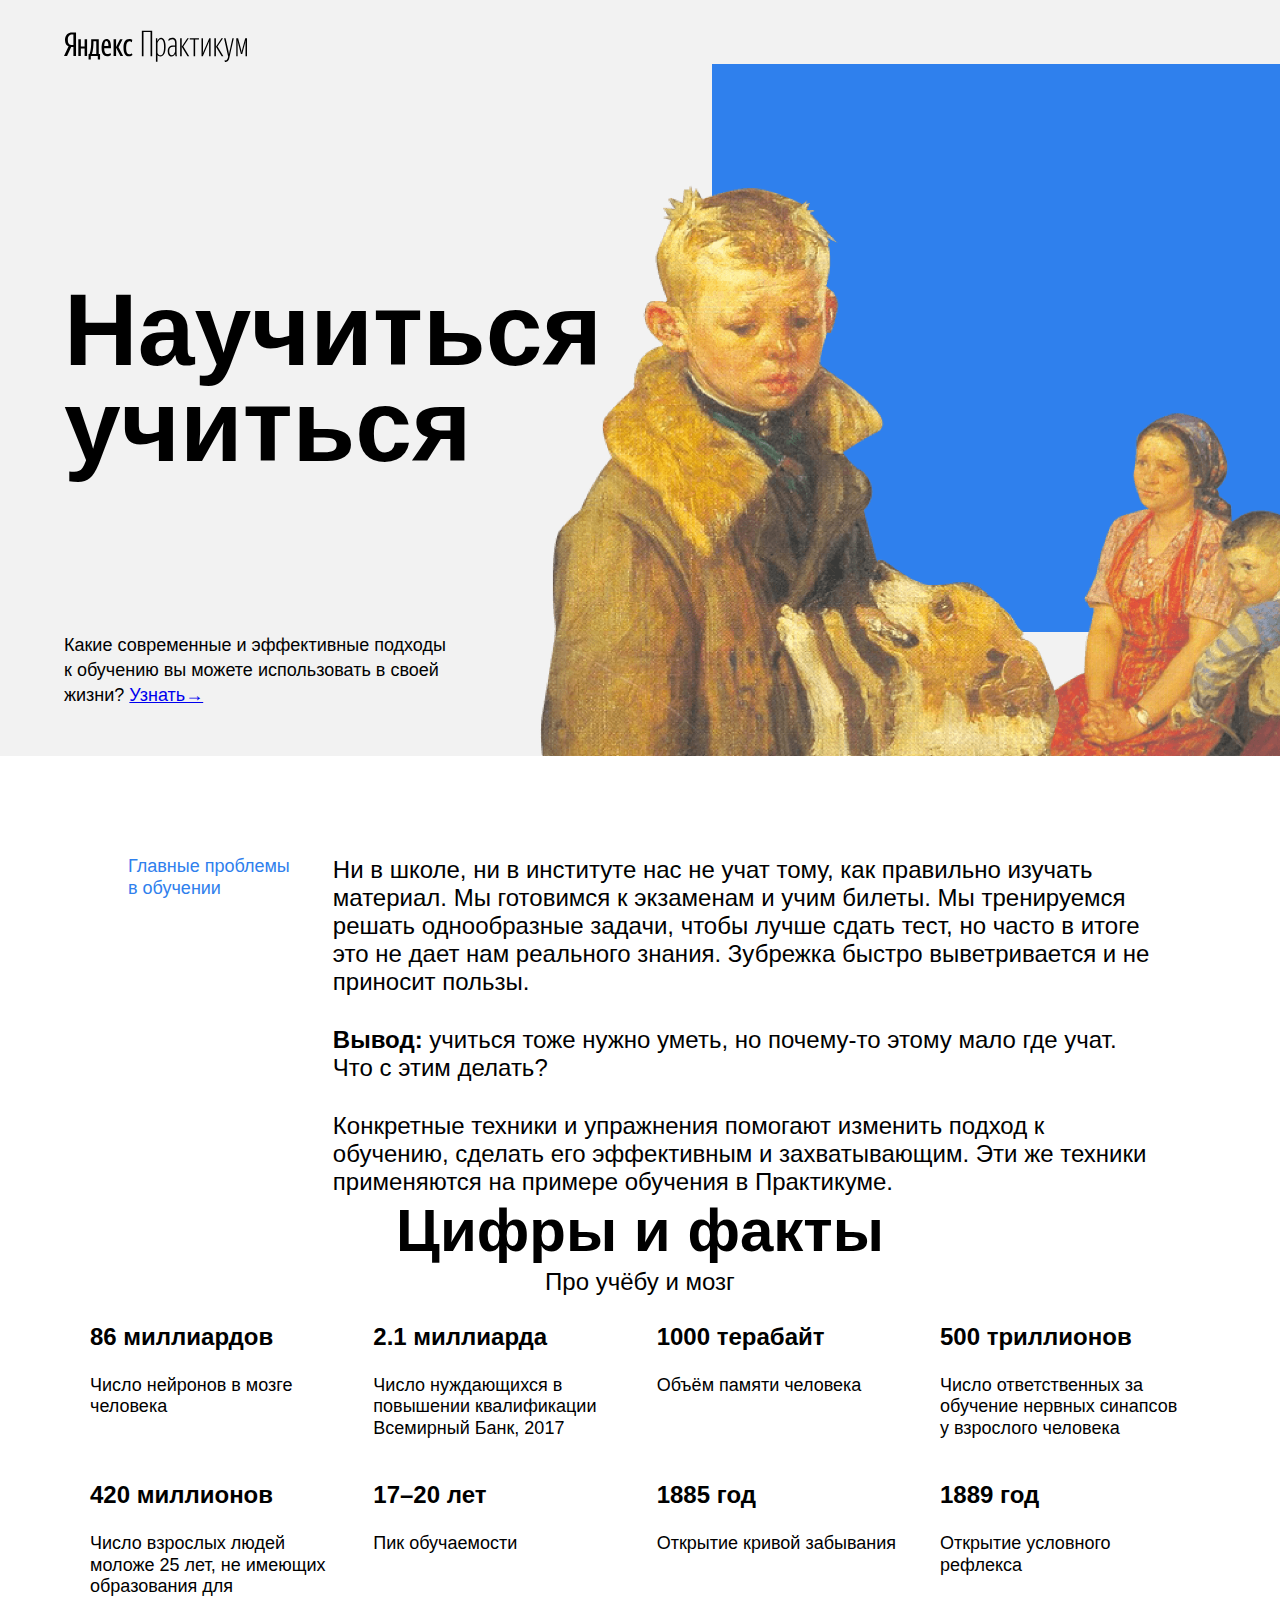
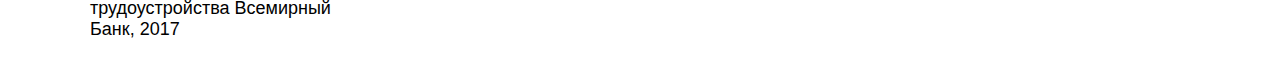
==== index.html @ a686eb8e "результат первого дня" ====
<!DOCTYPE html>
<html lang="ru">
  <head>
    <meta charset="UTF-8" />
    <meta name="viewport" content="width=device-width, initial-scale=1.0" />
    <title>Научиться учиться</title>
    <link rel="stylesheet" href="./styles/normalize.css" />
    <link rel="stylesheet" href="./styles/style.css" />
  </head>
  <body>
    <div class="page">
      <header class="header">
        <img
          src="./images/logo_place_header.svg"
          alt="Логотип"
          class="logo logo__place_header"
        />
        <h1 class="header__title">Научиться учиться</h1>
        <p class="header__subtitle">
          Какие современные и эффективные подходы к обучению вы можете
          использовать в своей жизни?
          <a href="#" class="header__link">Узнать&#8594</a>
        </p>
        <img
          src="./images/header-image.png"
          alt='Фрагмент картины "Опять двойка"'
          class="header__main-illustration"
        />
        <div class="header__square-pic"></div>
      </header>
      <main class="content">
        <section class="description">
          <div class="two-columns">
            <p class="two-columns__brief">Главные проблемы в обучении</p>
            <div class="two-columns__main-text">
              <p class="two-columns__paragraph">Ни в школе, ни в институте нас не учат тому, как правильно изучать материал. Мы готовимся к экзаменам и учим билеты. Мы тренируемся решать однообразные задачи, чтобы лучше сдать тест, но часто в итоге это не дает нам реального знания. Зубрежка быстро выветривается и не приносит пользы.</p>
              <p class="two-columns__paragraph"><span class="two-columns__span-accent">Вывод:</span> учиться тоже нужно уметь, но почему-то этому мало где учат. Что с этим делать?</p>
              <p class="two-columns__paragraph">Конкретные техники и упражнения помогают изменить подход к обучению, сделать его эффективным и захватывающим. Эти же техники применяются на примере обучения в Практикуме.</p>
            </div>
          </div>
        </section>

        <section class="digits">
          <h2 class="section-title centered-block">Цифры и факты</h2>
          <p class="section-subtitle centered-block">Про учёбу и мозг</p>
          <div class="table centered-block">
            <div class="table__cell">
              <h3 class="table__heading">86 миллиардов</h3>
              <p class="table__text">Число нейронов в мозге человека</p>
            </div>
            <div class="table__cell">
              <h3 class="table__heading">2.1 миллиарда</h3>
              <p class="table__text">Число нуждающихся в повышении квалификации
                Всемирный Банк, 2017</p>
            </div>
            <div class="table__cell">
              <h3 class="table__heading">1000 терабайт</h3>
              <p class="table__text">Объём памяти человека</p>
            </div>
            <div class="table__cell">
              <h3 class="table__heading">500 триллионов</h3>
              <p class="table__text">Число ответственных за обучение нервных синапсов у взрослого человека</p>
            </div>
            <div class="table__cell">
              <h3 class="table__heading">420 миллионов</h3>
              <p class="table__text">Число взрослых людей моложе 25 лет, не имеющих образования для трудоустройства
                Всемирный Банк, 2017</p>
            </div>
            <div class="table__cell">
              <h3 class="table__heading">17–20 лет</h3>
              <p class="table__text">Пик обучаемости</p>
            </div>
            <div class="table__cell">
              <h3 class="table__heading">1885 год</h3>
              <p class="table__text">Открытие кривой забывания</p>
            </div>
            <div class="table__cell">
              <h3 class="table__heading">1889 год</h3>
              <p class="table__text">Открытие условного рефлекса</p>
            </div>
          </div>
          
        </section>

        <section class="feynman"></section>

        <section class="kaufman"></section>
      </main>
      <footer class="footer"></footer>
    </div>
  </body>
</html>
---- styles/style.css ----
.page {
  min-width: 1100px;
  /* мы ещё не умеем делать мобильную версию сайта, */
  /* поэтому выше установлена минимальная ширина страницы */
  max-width: 1600px;
  /* выше установили ограничение по максимальной ширине */
  margin: 0 auto;
  /* выше для экранов больше 1600px отцентрировали весь контент */
  font-family: "Helvetica Neue", Arial, sans-serif;
}

.centered-block {
  margin: 0 auto;
}

.header {
  height: 100vh;
  min-height: 600px;
  max-height: 756px;
  /* выше установили ограничения для секции */
  background-color: #f2f2f2;
  position: relative;
  display: flex;
  justify-content: flex-start;
  align-items: center;
  padding-left: 64px;
  margin-bottom: 100px;
}

.logo__place_header {
  width: 183px;
  height: 32px;
  position: absolute;
  top: 30px;
  left: 64px;
  z-index: 2;
}

.header__title {
  width: 730px;
  font-size: 102px;
  font-weight: bold;
  line-height: 96px;
  z-index: 2;
}

.header__subtitle {
  width: 388px;
  position: absolute;
  left: 64px;
  bottom: 30px;
  font-size: 18px;
  line-height: 25px;
  z-index: 2;
}

.header__main-illustration {
  width: 765px;
  height: 608px;
  position: absolute;
  right: 0;
  bottom: 0;
  z-index: 1;
}
/* ниже мы привели пример двух селекторов, чтобы вы вспомнили запись элемента */
.header__square-pic {
  height: 568px;
  width: 568px;
  background-color: #2f80ed;
  position: absolute;
  top: 64px;
  right: 0;
}

.description {
  display: flex;
  justify-content: center;
  align-items: center;
}

.two-columns {
  width: 80%;
  display: flex;
  justify-content: space-between;
}

.two-columns__brief {
  margin: 0;
  width: 175px;
  line-height: 1.2;
  font-size: 18px;
  font-weight: normal;
  color: #2f80ed;
}

.two-columns__main-text {
  width: 80%;
  min-width: 784px;
  line-height: 34px;
  font-size: 24px;
  line-height: normal;
}

.two-columns__paragraph {
  margin: 0 0 30px;
}

.two-columns__paragraph:last-of-type {
  margin: 0;
}

.two-columns__span-accent {
  font-weight: bold;
}

.digits {
}

.section-title {
  font-size: 60px;
  line-height: 1.15;
  font-weight: bold;
  width: 60%;
  text-align: center;
}

.section-subtitle {
  font-size: 24px;
  line-height: 34px;
  font-weight: normal;
  width: 60%;
  text-align: center;
}

.table {
  width: 1100px;
  display: flex;
  justify-content: space-between;
  flex-wrap: wrap;
}

.table__cell {
  width: 250px;
}

.table__heading {
  font-size: 24px;
  line-height: 1.15;
  font-weight: bold;
}

.table__text {
  font-size: 18px;
  line-height: 1.2;
  font-weight: normal;
}
/* и элемента с модификатором вида ключ-значение */
.table__cell_theme_dark {
  width: 200px;
  color: white;
  margin-right: 0;
  margin-top: 80px;
}
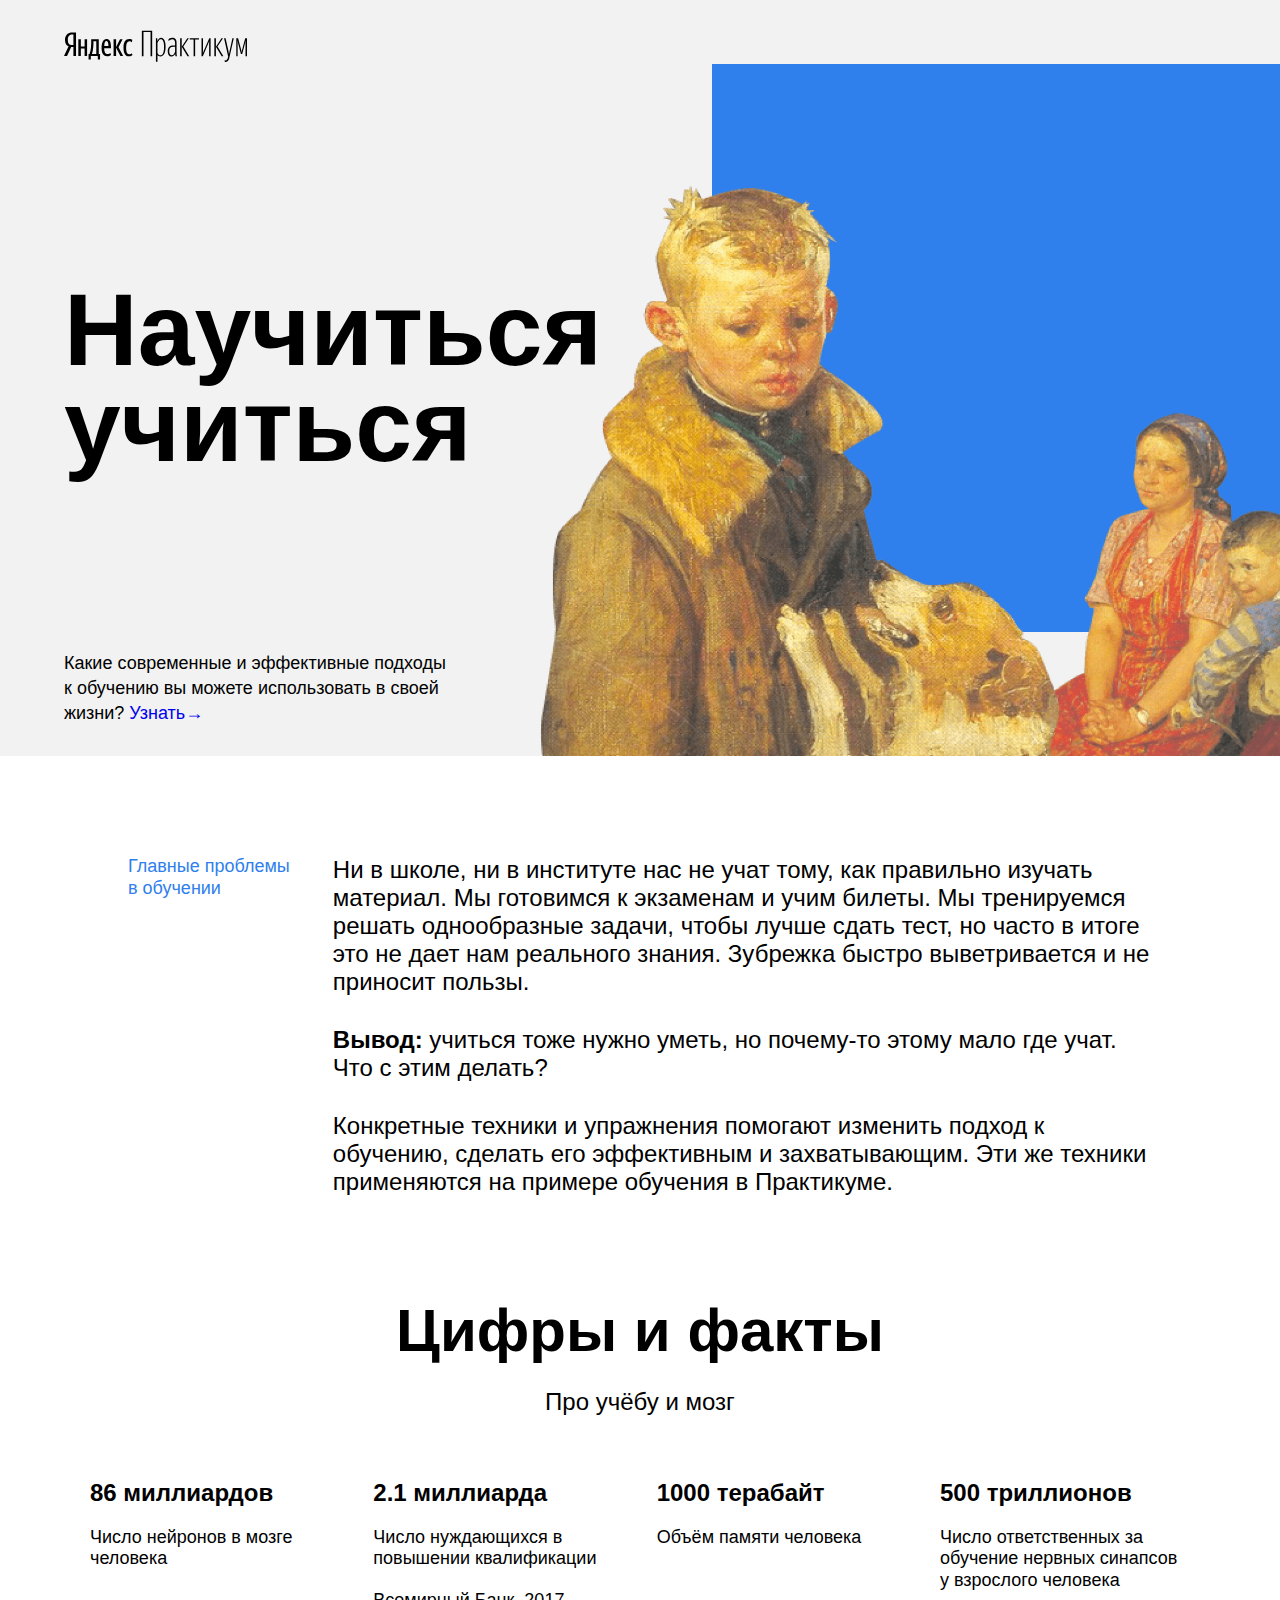
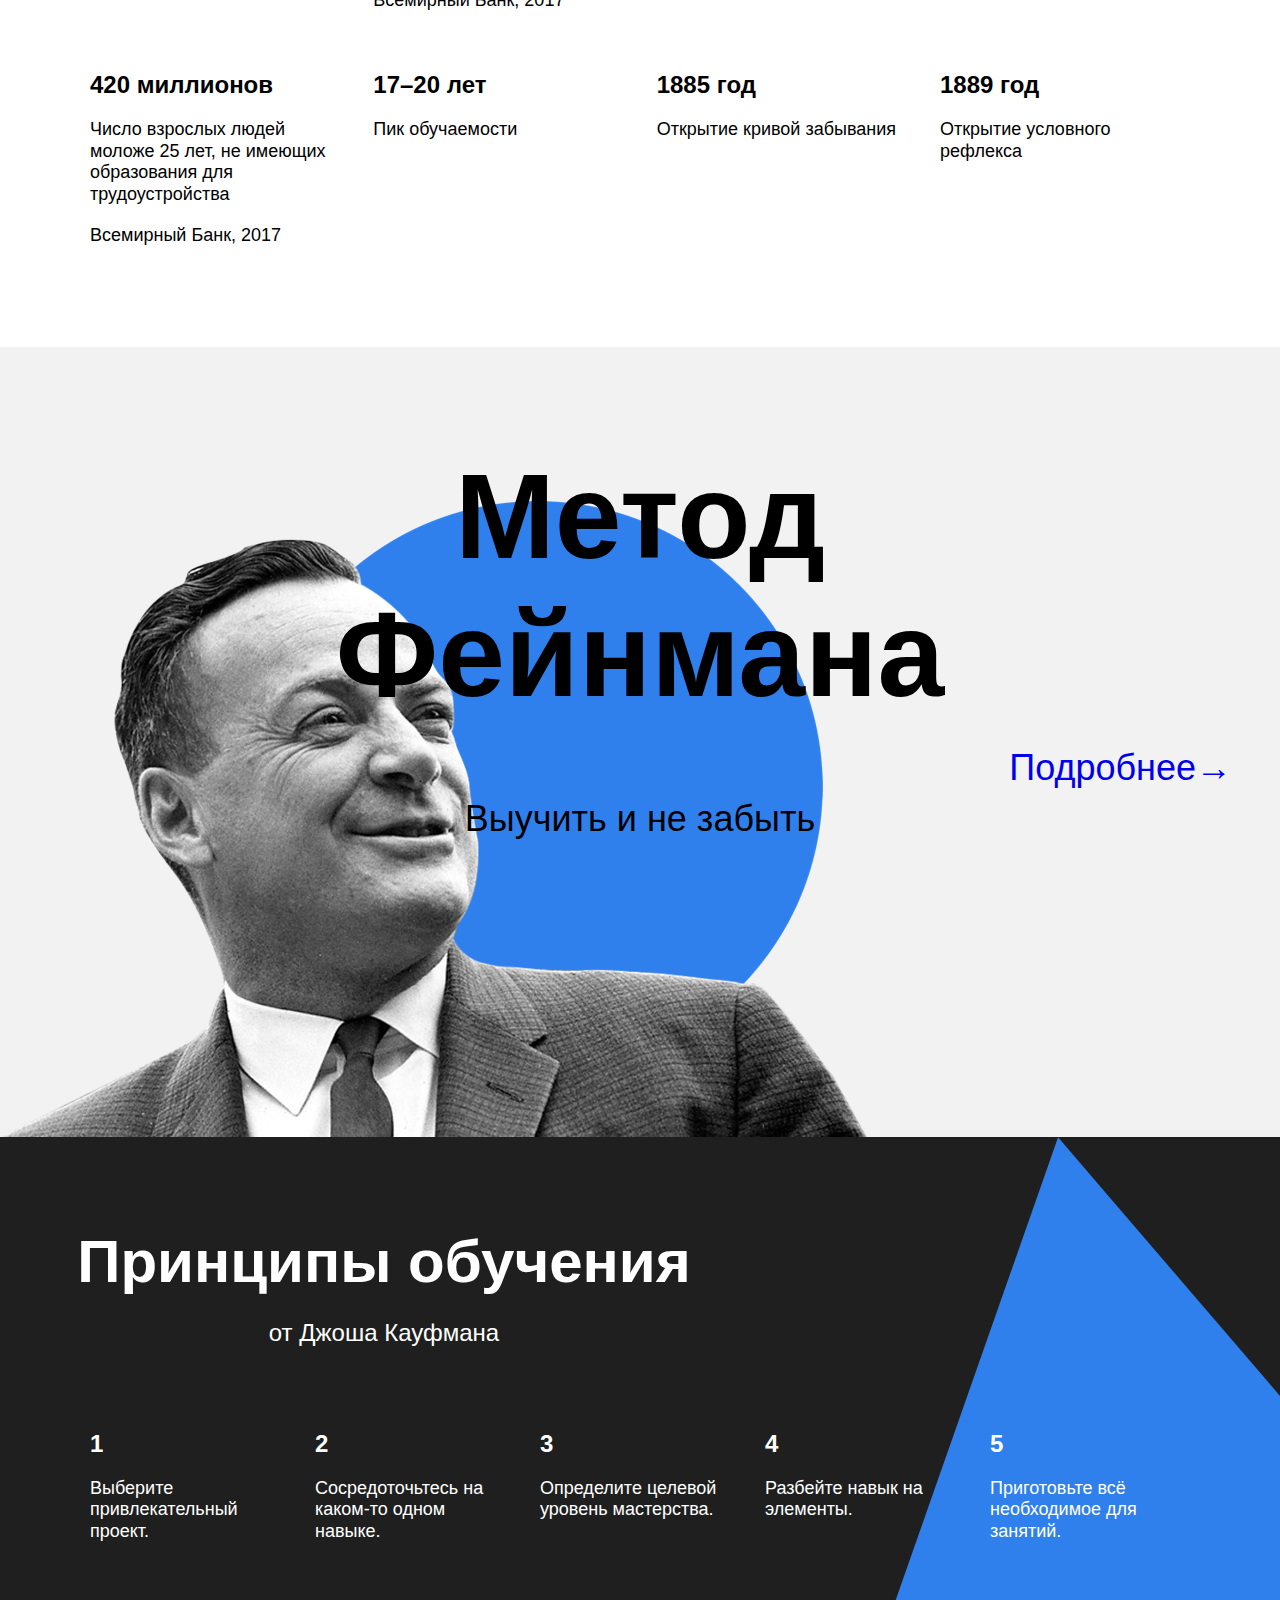
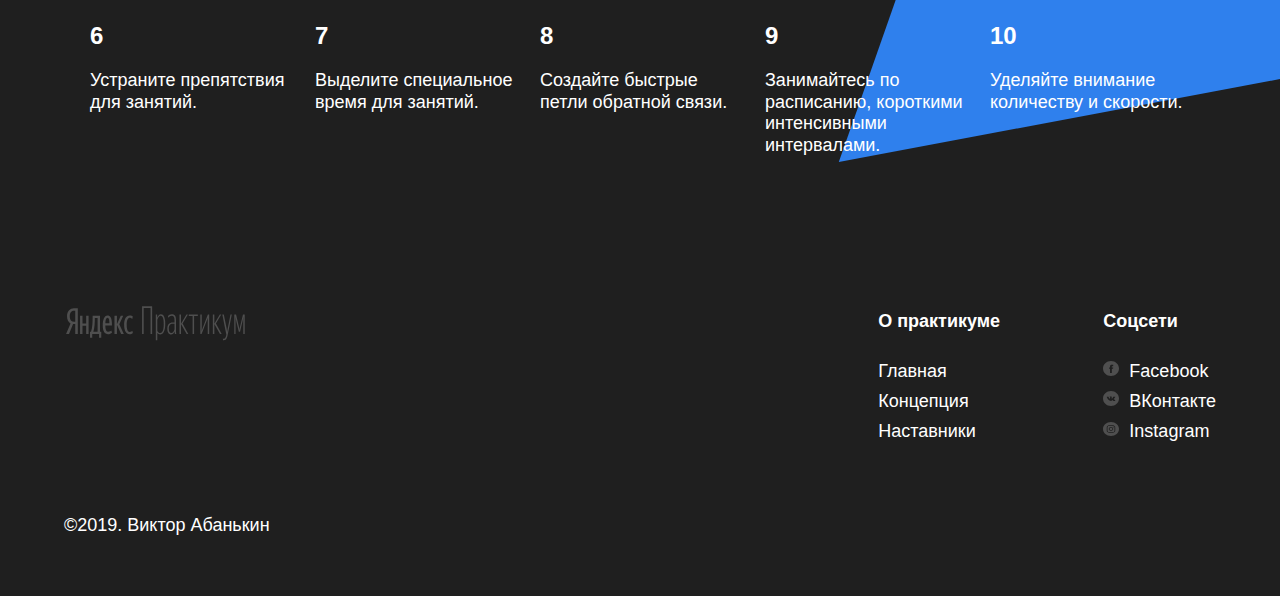
==== commit 5dd5c4e1: "version 1" ====
--- a/index.html
+++ b/index.html
@@ -15,11 +15,11 @@
           alt="Логотип"
           class="logo logo__place_header"
         />
-        <h1 class="header__title">Научиться учиться</h1>
-        <p class="header__subtitle">
+        <h1 class="header__title text">Научиться учиться</h1>
+        <p class="header__subtitle text">
           Какие современные и эффективные подходы к обучению вы можете
           использовать в своей жизни?
-          <a href="#" class="header__link">Узнать&#8594</a>
+          <a href="#" class="header__link">Узнать&rarr;</a>
         </p>
         <img
           src="./images/header-image.png"
@@ -31,62 +31,206 @@
       <main class="content">
         <section class="description">
           <div class="two-columns">
-            <p class="two-columns__brief">Главные проблемы в обучении</p>
+            <h2 class="two-columns__brief text">Главные проблемы в обучении</h2>
             <div class="two-columns__main-text">
-              <p class="two-columns__paragraph">Ни в школе, ни в институте нас не учат тому, как правильно изучать материал. Мы готовимся к экзаменам и учим билеты. Мы тренируемся решать однообразные задачи, чтобы лучше сдать тест, но часто в итоге это не дает нам реального знания. Зубрежка быстро выветривается и не приносит пользы.</p>
-              <p class="two-columns__paragraph"><span class="two-columns__span-accent">Вывод:</span> учиться тоже нужно уметь, но почему-то этому мало где учат. Что с этим делать?</p>
-              <p class="two-columns__paragraph">Конкретные техники и упражнения помогают изменить подход к обучению, сделать его эффективным и захватывающим. Эти же техники применяются на примере обучения в Практикуме.</p>
+              <p class="two-columns__paragraph text">
+                Ни в школе, ни в институте нас не учат тому, как правильно
+                изучать материал. Мы готовимся к экзаменам и учим билеты. Мы
+                тренируемся решать однообразные задачи, чтобы лучше сдать тест,
+                но часто в итоге это не дает нам реального знания. Зубрежка
+                быстро выветривается и не приносит пользы.
+              </p>
+              <p class="two-columns__paragraph text">
+                <span class="two-columns__span-accent">Вывод:</span> учиться
+                тоже нужно уметь, но почему-то этому мало где учат. Что с этим
+                делать?
+              </p>
+              <p class="two-columns__paragraph text">
+                Конкретные техники и упражнения помогают изменить подход к
+                обучению, сделать его эффективным и захватывающим. Эти же
+                техники применяются на примере обучения в Практикуме.
+              </p>
             </div>
           </div>
         </section>
 
         <section class="digits">
-          <h2 class="section-title centered-block">Цифры и факты</h2>
+          <h2 class="section-title section-title__title centered-block">
+            Цифры и факты
+          </h2>
           <p class="section-subtitle centered-block">Про учёбу и мозг</p>
           <div class="table centered-block">
             <div class="table__cell">
-              <h3 class="table__heading">86 миллиардов</h3>
-              <p class="table__text">Число нейронов в мозге человека</p>
-            </div>
-            <div class="table__cell">
-              <h3 class="table__heading">2.1 миллиарда</h3>
-              <p class="table__text">Число нуждающихся в повышении квалификации
-                Всемирный Банк, 2017</p>
-            </div>
-            <div class="table__cell">
-              <h3 class="table__heading">1000 терабайт</h3>
-              <p class="table__text">Объём памяти человека</p>
-            </div>
-            <div class="table__cell">
-              <h3 class="table__heading">500 триллионов</h3>
-              <p class="table__text">Число ответственных за обучение нервных синапсов у взрослого человека</p>
-            </div>
-            <div class="table__cell">
-              <h3 class="table__heading">420 миллионов</h3>
-              <p class="table__text">Число взрослых людей моложе 25 лет, не имеющих образования для трудоустройства
-                Всемирный Банк, 2017</p>
-            </div>
-            <div class="table__cell">
-              <h3 class="table__heading">17–20 лет</h3>
+              <h3 class="table__heading text">86 миллиардов</h3>
+              <p class="table__text text">Число нейронов в мозге человека</p>
+            </div>
+            <div class="table__cell">
+              <h3 class="table__heading text">2.1 миллиарда</h3>
+              <p class="table__text text">
+                Число нуждающихся в повышении квалификации
+              </p>
+              <p class="table__text text">Всемирный Банк, 2017</p>
+            </div>
+            <div class="table__cell">
+              <h3 class="table__heading text">1000 терабайт</h3>
+              <p class="table__text text">Объём памяти человека</p>
+            </div>
+            <div class="table__cell">
+              <h3 class="table__heading text">500 триллионов</h3>
+              <p class="table__text text">
+                Число ответственных за обучение нервных синапсов у взрослого
+                человека
+              </p>
+            </div>
+            <div class="table__cell">
+              <h3 class="table__heading text">420 миллионов</h3>
+              <p class="table__text text">
+                Число взрослых людей моложе 25 лет, не имеющих образования для
+                трудоустройства
+              </p>
+              <p class="table__text text">Всемирный Банк, 2017</p>
+            </div>
+            <div class="table__cell">
+              <h3 class="table__heading text">17–20 лет</h3>
               <p class="table__text">Пик обучаемости</p>
             </div>
             <div class="table__cell">
-              <h3 class="table__heading">1885 год</h3>
-              <p class="table__text">Открытие кривой забывания</p>
-            </div>
-            <div class="table__cell">
-              <h3 class="table__heading">1889 год</h3>
-              <p class="table__text">Открытие условного рефлекса</p>
-            </div>
-          </div>
-          
+              <h3 class="table__heading text">1885 год</h3>
+              <p class="table__text text">Открытие кривой забывания</p>
+            </div>
+            <div class="table__cell">
+              <h3 class="table__heading text">1889 год</h3>
+              <p class="table__text text">Открытие условного рефлекса</p>
+            </div>
+          </div>
         </section>
 
-        <section class="feynman"></section>
+        <section class="feynman">
+          <h2 class="feynman__title text">Метод Фейнмана</h2>
+          <p class="feynman__subtitle text">Выучить и не забыть</p>
+          <a href="#" class="feynman__link text">Подробнее&rarr;</a>
+        </section>
 
-        <section class="kaufman"></section>
+        <section class="kaufman">
+          <h2
+            class="section-title section-title_theme_dark section-title__title centered-block text"
+          >
+            Принципы обучения
+          </h2>
+          <p
+            class="section-subtitle section-subtitle_theme_dark centered-block text"
+          >
+            от Джоша Кауфмана
+          </p>
+          <div class="table table_theme_dark centered-block">
+            <div class="table__cell table__cell_theme_dark">
+              <h3 class="table__heading text">1</h3>
+              <p class="table__text text">Выберите привлекательный проект.</p>
+            </div>
+            <div class="table__cell table__cell_theme_dark">
+              <h3 class="table__heading text">2</h3>
+              <p class="table__text text">
+                Сосредоточьтесь на каком-то одном навыке.
+              </p>
+            </div>
+            <div class="table__cell table__cell_theme_dark">
+              <h3 class="table__heading text">3</h3>
+              <p class="table__text text">
+                Определите целевой уровень мастерства.
+              </p>
+            </div>
+            <div class="table__cell table__cell_theme_dark">
+              <h3 class="table__heading text">4</h3>
+              <p class="table__text text">Разбейте навык на элементы.</p>
+            </div>
+            <div class="table__cell table__cell_theme_dark">
+              <h3 class="table__heading text">5</h3>
+              <p class="table__text text">
+                Приготовьте всё необходимое для занятий.
+              </p>
+            </div>
+            <div class="table__cell table__cell_theme_dark">
+              <h3 class="table__heading text">6</h3>
+              <p class="table__text text">Устраните препятствия для занятий.</p>
+            </div>
+            <div class="table__cell table__cell_theme_dark">
+              <h3 class="table__heading text">7</h3>
+              <p class="table__text text">
+                Выделите специальное время для занятий.
+              </p>
+            </div>
+            <div class="table__cell table__cell_theme_dark">
+              <h3 class="table__heading text">8</h3>
+              <p class="table__text text">
+                Создайте быстрые петли обратной связи.
+              </p>
+            </div>
+            <div class="table__cell table__cell_theme_dark">
+              <h3 class="table__heading text">9</h3>
+              <p class="table__text text">
+                Занимайтесь по расписанию, короткими интенсивными интервалами.
+              </p>
+            </div>
+            <div class="table__cell table__cell_theme_dark">
+              <h3 class="table__heading text">10</h3>
+              <p class="table__text text">
+                Уделяйте внимание количеству и скорости.
+              </p>
+            </div>
+          </div>
+          <img
+            src="./images/kaufman-triangle.svg"
+            alt=""
+            class="kaufman__triangle"
+          />
+        </section>
       </main>
-      <footer class="footer"></footer>
+      <footer class="footer">
+        <div class="footer__columns">
+          <div class="footer__column_content_copyright">
+            <img
+              src="./images/logo_place_footer.svg"
+              alt=""
+              class="logo logo_place_footer"
+            />
+            <p class="footer__author text">&copy;2019. Виктор Абанькин</p>
+          </div>
+          <div class="footer__column_content_info">
+            <p class="footer__column-heading text">О практикуме</p>
+            <div class="footer__column-links">
+              <a href="#" class="footer__column-link text">Главная</a>
+              <a href="#" class="footer__column-link text">Концепция</a>
+              <a href="#" class="footer__column-link text">Наставники</a>
+            </div>
+          </div>
+          <div class="footer__column_content_social">
+            <p class="footer__column-heading text">Соцсети</p>
+            <div class="footer__column-links">
+              <a href="#" class="footer__column-link text">
+                <img
+                  src="./images/facebook_color_white.svg"
+                  alt=""
+                  class="footer__social-icon"
+                />Facebook</a
+              >
+              <a href="#" class="footer__column-link text"
+                ><img
+                  src="./images/vk_color_white.svg"
+                  alt=""
+                  class="footer__social-icon"
+                />ВКонтакте</a
+              >
+              <a href="#" class="footer__column-link text"
+                ><img
+                  src="./images/instagram_color_white.svg"
+                  alt=""
+                  class="footer__social-icon"
+                />Instagram</a
+              >
+            </div>
+          </div>
+        </div>
+      </footer>
     </div>
   </body>
 </html>
--- a/styles/style.css
+++ b/styles/style.css
@@ -7,24 +7,29 @@
   margin: 0 auto;
   /* выше для экранов больше 1600px отцентрировали весь контент */
   font-family: "Helvetica Neue", Arial, sans-serif;
+  box-sizing: border-box;
 }
 
 .centered-block {
   margin: 0 auto;
 }
+
+.text {
+  margin: 0;
+}
+
+/* Header */
 
 .header {
   height: 100vh;
   min-height: 600px;
   max-height: 756px;
-  /* выше установили ограничения для секции */
+  overflow: hidden;
   background-color: #f2f2f2;
   position: relative;
   display: flex;
   justify-content: flex-start;
   align-items: center;
-  padding-left: 64px;
-  margin-bottom: 100px;
 }
 
 .logo__place_header {
@@ -38,6 +43,7 @@
 
 .header__title {
   width: 730px;
+  margin-left: 64px;
   font-size: 102px;
   font-weight: bold;
   line-height: 96px;
@@ -52,6 +58,10 @@
   font-size: 18px;
   line-height: 25px;
   z-index: 2;
+}
+
+.header__link {
+  text-decoration: none;
 }
 
 .header__main-illustration {
@@ -62,7 +72,7 @@
   bottom: 0;
   z-index: 1;
 }
-/* ниже мы привели пример двух селекторов, чтобы вы вспомнили запись элемента */
+
 .header__square-pic {
   height: 568px;
   width: 568px;
@@ -72,10 +82,15 @@
   right: 0;
 }
 
+/* Content */
+
+/* Description */
+
 .description {
   display: flex;
   justify-content: center;
   align-items: center;
+  padding-top: 100px;
 }
 
 .two-columns {
@@ -85,7 +100,6 @@
 }
 
 .two-columns__brief {
-  margin: 0;
   width: 175px;
   line-height: 1.2;
   font-size: 18px;
@@ -102,7 +116,7 @@
 }
 
 .two-columns__paragraph {
-  margin: 0 0 30px;
+  margin-bottom: 30px;
 }
 
 .two-columns__paragraph:last-of-type {
@@ -113,7 +127,15 @@
   font-weight: bold;
 }
 
+/* Digits */
+
 .digits {
+  padding-top: 100px;
+  padding-bottom: 100px;
+}
+
+.section-title__title {
+  margin-bottom: 20px;
 }
 
 .section-title {
@@ -141,6 +163,7 @@
 
 .table__cell {
   width: 250px;
+  margin-top: 60px;
 }
 
 .table__heading {
@@ -153,11 +176,149 @@
   font-size: 18px;
   line-height: 1.2;
   font-weight: normal;
-}
-/* и элемента с модификатором вида ключ-значение */
+  margin-top: 20px;
+}
+
+/* Feynman */
+
+.feynman {
+  box-sizing: border-box;
+  height: 790px;
+  padding-top: 100px;
+  position: relative;
+  background-color: #f2f2f2;
+  background-image: url(../images/feynman.png);
+  background-position: left bottom;
+  background-repeat: no-repeat;
+}
+
+.feynman__title {
+  font-size: 120px;
+  line-height: 1.15;
+  font-weight: bold;
+  text-align: center;
+  width: 648px;
+  margin: 0 auto 70px;
+}
+
+.feynman__subtitle {
+  font-size: 36px;
+  line-height: 51px;
+  font-weight: normal;
+  text-align: center;
+}
+
+.feynman__link {
+  font-size: 36px;
+  line-height: 51px;
+  font-weight: normal;
+  text-decoration: none;
+  position: absolute;
+  top: 50%;
+  right: 48px;
+}
+
+/* Kaufman */
+
+.kaufman {
+  background-color: #1f1f1f;
+  padding-top: 90px;
+  padding-bottom: 90px;
+  position: relative;
+  overflow: hidden;
+  z-index: -2;
+}
+
 .table__cell_theme_dark {
   width: 200px;
-  color: white;
+  color: #fff;
   margin-right: 0;
   margin-top: 80px;
 }
+
+.section-title_theme_dark {
+  color: #fff;
+}
+
+.section-subtitle_theme_dark {
+  color: #fff;
+}
+
+.kaufman__triangle {
+  height: 877px;
+  position: absolute;
+  top: 0;
+  right: -210px;
+  z-index: -1;
+}
+
+/* Footer */
+
+.footer {
+  box-sizing: border-box;
+  min-height: 350px;
+  height: 1px;
+  background-color: #1f1f1f;
+  color: #fff;
+  padding-top: 60px;
+  padding-bottom: 40px;
+}
+
+.footer__columns {
+  width: 90%;
+  height: 100%;
+  margin: 0 auto;
+  display: flex;
+  justify-content: space-between;
+}
+
+.footer__column_content_copyright {
+  flex-basis: 711px;
+  display: flex;
+  flex-direction: column;
+  justify-content: space-between;
+}
+
+.logo_place_footer {
+  width: 183px;
+  height: 35px;
+}
+
+.footer__author {
+  font-size: 18px;
+  line-height: 25px;
+  font-weight: normal;
+  margin-top: 18px;
+  margin-bottom: 18px;
+}
+
+.footer__column-heading {
+  margin-top: 0;
+  margin-bottom: 20px;
+  font-size: 18px;
+  line-height: 30px;
+  font-weight: bold;
+}
+
+.footer__column-links {
+  display: flex;
+  flex-direction: column;
+}
+
+.footer__column-link {
+  text-decoration: none;
+  color: #fff;
+  font-size: 18px;
+  line-height: 30px;
+  font-weight: normal;
+}
+
+.footer__column-link:last-of-type {
+  margin-bottom: 16px;
+}
+
+.footer__social-icon {
+  width: 16px;
+  height: 16px;
+  margin-right: 10px;
+}
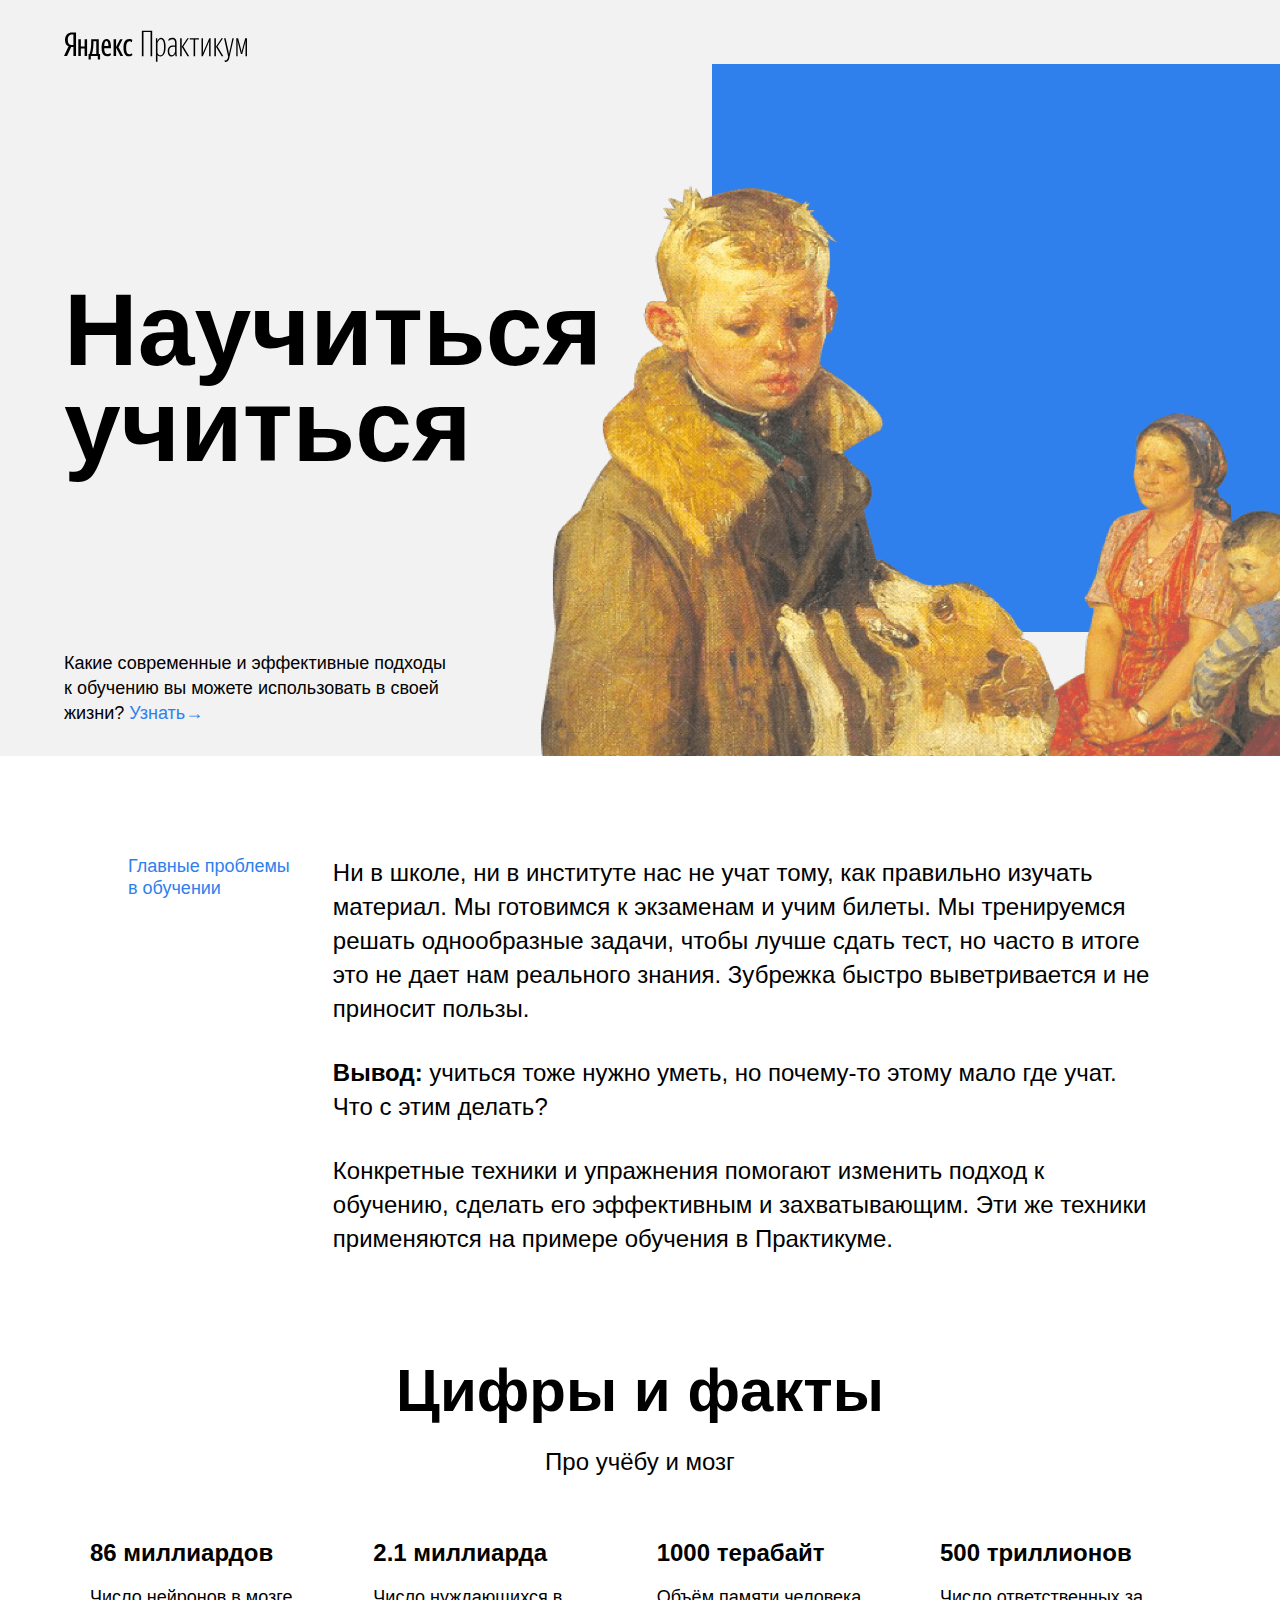
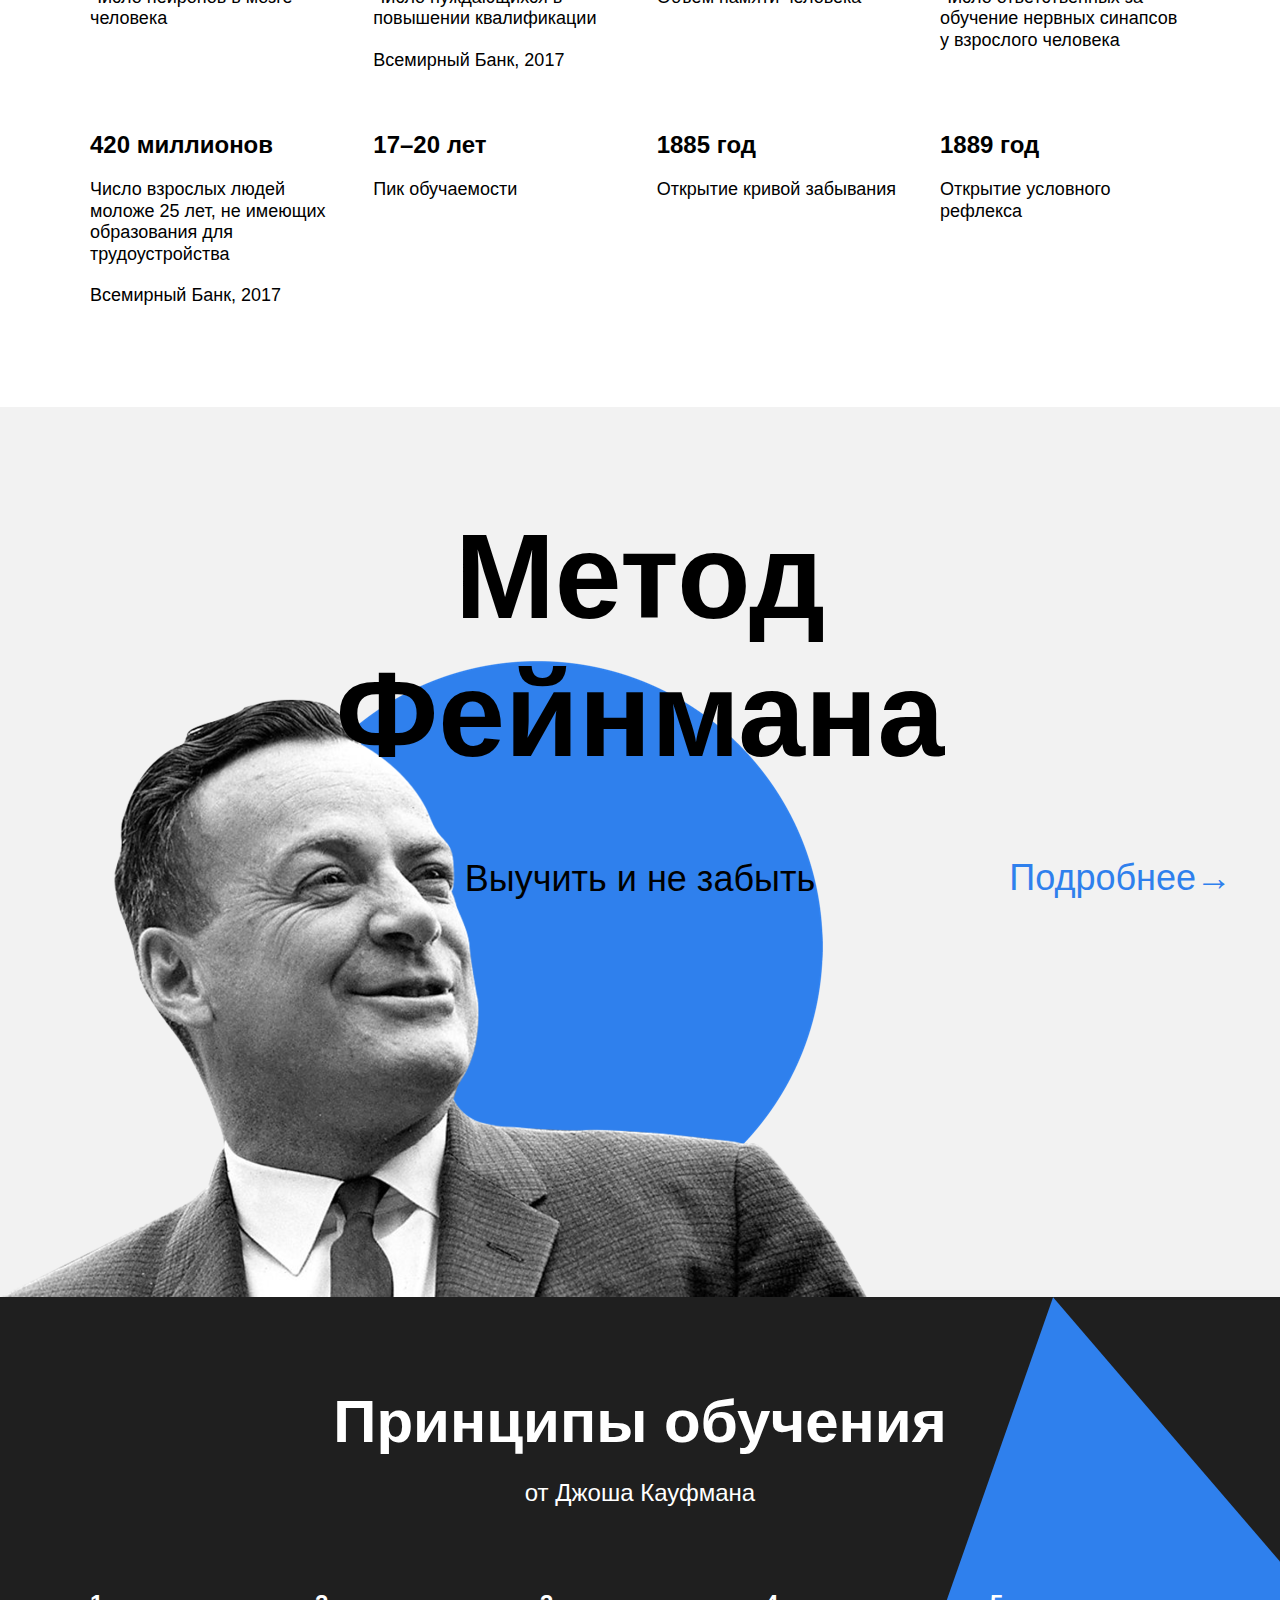
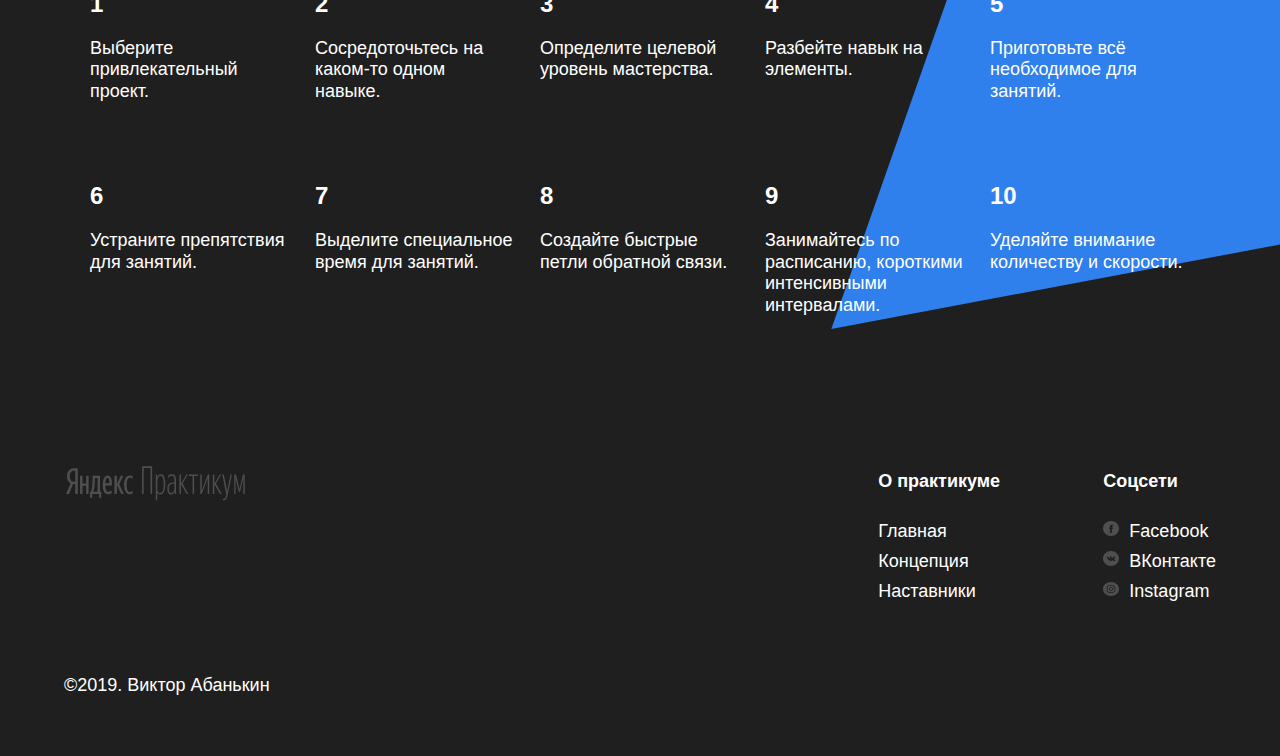
==== commit 6910b773: "version 2" ====
--- a/index.html
+++ b/index.html
@@ -12,14 +12,14 @@
       <header class="header">
         <img
           src="./images/logo_place_header.svg"
-          alt="Логотип"
-          class="logo logo__place_header"
+          alt="Логотип Яндекс.Практикум"
+          class="logo logo_place_header"
         />
-        <h1 class="header__title text">Научиться учиться</h1>
-        <p class="header__subtitle text">
+        <h1 class="header__title">Научиться учиться</h1>
+        <p class="header__subtitle">
           Какие современные и эффективные подходы к обучению вы можете
           использовать в своей жизни?
-          <a href="#" class="header__link">Узнать&rarr;</a>
+          <a href="#" target="_blank" class="header__link">Узнать&rarr;</a>
         </p>
         <img
           src="./images/header-image.png"
@@ -31,21 +31,21 @@
       <main class="content">
         <section class="description">
           <div class="two-columns">
-            <h2 class="two-columns__brief text">Главные проблемы в обучении</h2>
-            <div class="two-columns__main-text">
-              <p class="two-columns__paragraph text">
+            <h2 class="two-columns__brief">Главные проблемы в обучении</h2>
+            <div class="two-columns__main">
+              <p class="two-columns__paragraph">
                 Ни в школе, ни в институте нас не учат тому, как правильно
                 изучать материал. Мы готовимся к экзаменам и учим билеты. Мы
                 тренируемся решать однообразные задачи, чтобы лучше сдать тест,
                 но часто в итоге это не дает нам реального знания. Зубрежка
                 быстро выветривается и не приносит пользы.
               </p>
-              <p class="two-columns__paragraph text">
+              <p class="two-columns__paragraph">
                 <span class="two-columns__span-accent">Вывод:</span> учиться
                 тоже нужно уметь, но почему-то этому мало где учат. Что с этим
                 делать?
               </p>
-              <p class="two-columns__paragraph text">
+              <p class="two-columns__paragraph">
                 Конкретные техники и упражнения помогают изменить подход к
                 обучению, сделать его эффективным и захватывающим. Эти же
                 техники применяются на примере обучения в Практикуме.
@@ -55,179 +55,169 @@
         </section>
 
         <section class="digits">
-          <h2 class="section-title section-title__title centered-block">
-            Цифры и факты
-          </h2>
-          <p class="section-subtitle centered-block">Про учёбу и мозг</p>
-          <div class="table centered-block">
-            <div class="table__cell">
-              <h3 class="table__heading text">86 миллиардов</h3>
-              <p class="table__text text">Число нейронов в мозге человека</p>
-            </div>
-            <div class="table__cell">
-              <h3 class="table__heading text">2.1 миллиарда</h3>
-              <p class="table__text text">
+          <h2 class="section-title">Цифры и факты</h2>
+          <p class="section-subtitle">Про учёбу и мозг</p>
+          <ul class="table">
+            <li class="table__cell">
+              <h3 class="table__heading">86 миллиардов</h3>
+              <p class="table__text">Число нейронов в мозге человека</p>
+            </li>
+            <li class="table__cell">
+              <h3 class="table__heading">2.1 миллиарда</h3>
+              <p class="table__text">
                 Число нуждающихся в повышении квалификации
               </p>
-              <p class="table__text text">Всемирный Банк, 2017</p>
-            </div>
-            <div class="table__cell">
-              <h3 class="table__heading text">1000 терабайт</h3>
-              <p class="table__text text">Объём памяти человека</p>
-            </div>
-            <div class="table__cell">
-              <h3 class="table__heading text">500 триллионов</h3>
-              <p class="table__text text">
+              <p class="table__text">Всемирный Банк, 2017</p>
+            </li>
+            <li class="table__cell">
+              <h3 class="table__heading">1000 терабайт</h3>
+              <p class="table__text">Объём памяти человека</p>
+            </li>
+            <li class="table__cell">
+              <h3 class="table__heading">500 триллионов</h3>
+              <p class="table__text">
                 Число ответственных за обучение нервных синапсов у взрослого
                 человека
               </p>
-            </div>
-            <div class="table__cell">
-              <h3 class="table__heading text">420 миллионов</h3>
-              <p class="table__text text">
+            </li>
+            <li class="table__cell">
+              <h3 class="table__heading">420 миллионов</h3>
+              <p class="table__text">
                 Число взрослых людей моложе 25 лет, не имеющих образования для
                 трудоустройства
               </p>
-              <p class="table__text text">Всемирный Банк, 2017</p>
-            </div>
-            <div class="table__cell">
-              <h3 class="table__heading text">17–20 лет</h3>
+              <p class="table__text">Всемирный Банк, 2017</p>
+            </li>
+            <li class="table__cell">
+              <h3 class="table__heading">17–20 лет</h3>
               <p class="table__text">Пик обучаемости</p>
-            </div>
-            <div class="table__cell">
-              <h3 class="table__heading text">1885 год</h3>
-              <p class="table__text text">Открытие кривой забывания</p>
-            </div>
-            <div class="table__cell">
-              <h3 class="table__heading text">1889 год</h3>
-              <p class="table__text text">Открытие условного рефлекса</p>
-            </div>
-          </div>
+            </li>
+            <li class="table__cell">
+              <h3 class="table__heading">1885 год</h3>
+              <p class="table__text">Открытие кривой забывания</p>
+            </li>
+            <li class="table__cell">
+              <h3 class="table__heading">1889 год</h3>
+              <p class="table__text">Открытие условного рефлекса</p>
+            </li>
+          </ul>
         </section>
 
         <section class="feynman">
-          <h2 class="feynman__title text">Метод Фейнмана</h2>
-          <p class="feynman__subtitle text">Выучить и не забыть</p>
-          <a href="#" class="feynman__link text">Подробнее&rarr;</a>
+          <h2 class="feynman__title">Метод Фейнмана</h2>
+          <p class="feynman__subtitle">Выучить и не забыть</p>
+          <a href="#" target="_blank" class="feynman__link">Подробнее&rarr;</a>
         </section>
 
         <section class="kaufman">
-          <h2
-            class="section-title section-title_theme_dark section-title__title centered-block text"
-          >
+          <h2 class="section-title section-title_theme_dark">
             Принципы обучения
           </h2>
-          <p
-            class="section-subtitle section-subtitle_theme_dark centered-block text"
-          >
+          <p class="section-subtitle section-subtitle_theme_dark">
             от Джоша Кауфмана
           </p>
-          <div class="table table_theme_dark centered-block">
-            <div class="table__cell table__cell_theme_dark">
-              <h3 class="table__heading text">1</h3>
-              <p class="table__text text">Выберите привлекательный проект.</p>
-            </div>
-            <div class="table__cell table__cell_theme_dark">
-              <h3 class="table__heading text">2</h3>
-              <p class="table__text text">
+          <ul class="table table_theme_dark">
+            <li class="table__cell table__cell_theme_dark">
+              <h3 class="table__heading">1</h3>
+              <p class="table__text">Выберите привлекательный проект.</p>
+            </li>
+            <li class="table__cell table__cell_theme_dark">
+              <h3 class="table__heading">2</h3>
+              <p class="table__text">
                 Сосредоточьтесь на каком-то одном навыке.
               </p>
-            </div>
-            <div class="table__cell table__cell_theme_dark">
-              <h3 class="table__heading text">3</h3>
-              <p class="table__text text">
-                Определите целевой уровень мастерства.
-              </p>
-            </div>
-            <div class="table__cell table__cell_theme_dark">
-              <h3 class="table__heading text">4</h3>
-              <p class="table__text text">Разбейте навык на элементы.</p>
-            </div>
-            <div class="table__cell table__cell_theme_dark">
-              <h3 class="table__heading text">5</h3>
-              <p class="table__text text">
+            </li>
+            <li class="table__cell table__cell_theme_dark">
+              <h3 class="table__heading">3</h3>
+              <p class="table__text">Определите целевой уровень мастерства.</p>
+            </li>
+            <li class="table__cell table__cell_theme_dark">
+              <h3 class="table__heading">4</h3>
+              <p class="table__text">Разбейте навык на элементы.</p>
+            </li>
+            <li class="table__cell table__cell_theme_dark">
+              <h3 class="table__heading">5</h3>
+              <p class="table__text">
                 Приготовьте всё необходимое для занятий.
               </p>
-            </div>
-            <div class="table__cell table__cell_theme_dark">
-              <h3 class="table__heading text">6</h3>
-              <p class="table__text text">Устраните препятствия для занятий.</p>
-            </div>
-            <div class="table__cell table__cell_theme_dark">
-              <h3 class="table__heading text">7</h3>
-              <p class="table__text text">
-                Выделите специальное время для занятий.
-              </p>
-            </div>
-            <div class="table__cell table__cell_theme_dark">
-              <h3 class="table__heading text">8</h3>
-              <p class="table__text text">
-                Создайте быстрые петли обратной связи.
-              </p>
-            </div>
-            <div class="table__cell table__cell_theme_dark">
-              <h3 class="table__heading text">9</h3>
-              <p class="table__text text">
+            </li>
+            <li class="table__cell table__cell_theme_dark">
+              <h3 class="table__heading">6</h3>
+              <p class="table__text">Устраните препятствия для занятий.</p>
+            </li>
+            <li class="table__cell table__cell_theme_dark">
+              <h3 class="table__heading">7</h3>
+              <p class="table__text">Выделите специальное время для занятий.</p>
+            </li>
+            <li class="table__cell table__cell_theme_dark">
+              <h3 class="table__heading">8</h3>
+              <p class="table__text">Создайте быстрые петли обратной связи.</p>
+            </li>
+            <li class="table__cell table__cell_theme_dark">
+              <h3 class="table__heading">9</h3>
+              <p class="table__text">
                 Занимайтесь по расписанию, короткими интенсивными интервалами.
               </p>
-            </div>
-            <div class="table__cell table__cell_theme_dark">
-              <h3 class="table__heading text">10</h3>
-              <p class="table__text text">
+            </li>
+            <li class="table__cell table__cell_theme_dark">
+              <h3 class="table__heading">10</h3>
+              <p class="table__text">
                 Уделяйте внимание количеству и скорости.
               </p>
-            </div>
-          </div>
-          <img
-            src="./images/kaufman-triangle.svg"
-            alt=""
-            class="kaufman__triangle"
-          />
+            </li>
+          </ul>
+          <div class="kaufman__triangle"></div>
         </section>
       </main>
       <footer class="footer">
         <div class="footer__columns">
-          <div class="footer__column_content_copyright">
+          <div class="footer__column footer__column_content_copyright">
             <img
               src="./images/logo_place_footer.svg"
-              alt=""
+              alt="Логотип Яндекс.Практикум"
               class="logo logo_place_footer"
             />
-            <p class="footer__author text">&copy;2019. Виктор Абанькин</p>
-          </div>
-          <div class="footer__column_content_info">
-            <p class="footer__column-heading text">О практикуме</p>
-            <div class="footer__column-links">
-              <a href="#" class="footer__column-link text">Главная</a>
-              <a href="#" class="footer__column-link text">Концепция</a>
-              <a href="#" class="footer__column-link text">Наставники</a>
-            </div>
-          </div>
-          <div class="footer__column_content_social">
-            <p class="footer__column-heading text">Соцсети</p>
-            <div class="footer__column-links">
-              <a href="#" class="footer__column-link text">
+            <p class="footer__author">&copy;2019. Виктор Абанькин</p>
+          </div>
+          <div class="footer__column footer__column_content_info">
+            <h2 class="footer__column-heading">О практикуме</h2>
+            <nav class="footer__column-links">
+              <a href="#" target="_blank" class="footer__column-link"
+                >Главная</a
+              >
+              <a href="#" target="_blank" class="footer__column-link"
+                >Концепция</a
+              >
+              <a href="#" target="_blank" class="footer__column-link"
+                >Наставники</a
+              >
+            </nav>
+          </div>
+          <div class="footer__column footer__column_content_social">
+            <h2 class="footer__column-heading">Соцсети</h2>
+            <nav class="footer__column-links">
+              <a href="#" target="_blank" class="footer__column-link">
                 <img
                   src="./images/facebook_color_white.svg"
-                  alt=""
+                  alt="Иконка Facebook"
                   class="footer__social-icon"
                 />Facebook</a
               >
-              <a href="#" class="footer__column-link text"
+              <a href="#" target="_blank" class="footer__column-link"
                 ><img
                   src="./images/vk_color_white.svg"
-                  alt=""
+                  alt="Иконка ВКонтакте"
                   class="footer__social-icon"
                 />ВКонтакте</a
               >
-              <a href="#" class="footer__column-link text"
+              <a href="#" target="_blank" class="footer__column-link"
                 ><img
                   src="./images/instagram_color_white.svg"
-                  alt=""
+                  alt="Иконка Instagram"
                   class="footer__social-icon"
                 />Instagram</a
               >
-            </div>
+            </nav>
           </div>
         </div>
       </footer>
--- a/styles/style.css
+++ b/styles/style.css
@@ -10,14 +10,6 @@
   box-sizing: border-box;
 }
 
-.centered-block {
-  margin: 0 auto;
-}
-
-.text {
-  margin: 0;
-}
-
 /* Header */
 
 .header {
@@ -32,7 +24,7 @@
   align-items: center;
 }
 
-.logo__place_header {
+.logo_place_header {
   width: 183px;
   height: 32px;
   position: absolute;
@@ -42,7 +34,8 @@
 }
 
 .header__title {
-  width: 730px;
+  margin: 0;
+  max-width: 730px;
   margin-left: 64px;
   font-size: 102px;
   font-weight: bold;
@@ -51,7 +44,8 @@
 }
 
 .header__subtitle {
-  width: 388px;
+  margin: 0;
+  max-width: 388px;
   position: absolute;
   left: 64px;
   bottom: 30px;
@@ -62,6 +56,7 @@
 
 .header__link {
   text-decoration: none;
+  color: #2f80ed;
 }
 
 .header__main-illustration {
@@ -100,22 +95,25 @@
 }
 
 .two-columns__brief {
-  width: 175px;
+  margin: 0;
+  max-width: 175px;
+  min-width: 175px; /* Нужно пофиксить в старой версии!!! */
   line-height: 1.2;
   font-size: 18px;
   font-weight: normal;
   color: #2f80ed;
 }
 
-.two-columns__main-text {
+.two-columns__main {
   width: 80%;
   min-width: 784px;
   line-height: 34px;
   font-size: 24px;
-  line-height: normal;
+  font-weight: normal;
 }
 
 .two-columns__paragraph {
+  margin: 0;
   margin-bottom: 30px;
 }
 
@@ -132,13 +130,14 @@
 .digits {
   padding-top: 100px;
   padding-bottom: 100px;
-}
-
-.section-title__title {
+  display: flex;
+  flex-direction: column;
+  align-items: center;
+}
+
+.section-title {
+  margin: 0;
   margin-bottom: 20px;
-}
-
-.section-title {
   font-size: 60px;
   line-height: 1.15;
   font-weight: bold;
@@ -147,6 +146,7 @@
 }
 
 .section-subtitle {
+  margin: 0;
   font-size: 24px;
   line-height: 34px;
   font-weight: normal;
@@ -155,6 +155,9 @@
 }
 
 .table {
+  margin: 0;
+  padding: 0;
+  list-style-type: none;
   width: 1100px;
   display: flex;
   justify-content: space-between;
@@ -167,12 +170,14 @@
 }
 
 .table__heading {
+  margin: 0;
   font-size: 24px;
   line-height: 1.15;
   font-weight: bold;
 }
 
 .table__text {
+  margin: 0;
   font-size: 18px;
   line-height: 1.2;
   font-weight: normal;
@@ -182,8 +187,7 @@
 /* Feynman */
 
 .feynman {
-  box-sizing: border-box;
-  height: 790px;
+  min-height: 790px;
   padding-top: 100px;
   position: relative;
   background-color: #f2f2f2;
@@ -193,15 +197,16 @@
 }
 
 .feynman__title {
+  margin: 0 auto 70px;
   font-size: 120px;
   line-height: 1.15;
   font-weight: bold;
   text-align: center;
-  width: 648px;
-  margin: 0 auto 70px;
+  max-width: 648px;
 }
 
 .feynman__subtitle {
+  margin: 0;
   font-size: 36px;
   line-height: 51px;
   font-weight: normal;
@@ -213,6 +218,7 @@
   line-height: 51px;
   font-weight: normal;
   text-decoration: none;
+  color: #2f80ed;
   position: absolute;
   top: 50%;
   right: 48px;
@@ -226,7 +232,17 @@
   padding-bottom: 90px;
   position: relative;
   overflow: hidden;
-  z-index: -2;
+  display: flex;
+  flex-direction: column;
+  align-items: center;
+}
+
+.section-title_theme_dark {
+  color: #fff;
+}
+
+.section-subtitle_theme_dark {
+  color: #fff;
 }
 
 .table__cell_theme_dark {
@@ -234,22 +250,20 @@
   color: #fff;
   margin-right: 0;
   margin-top: 80px;
-}
-
-.section-title_theme_dark {
-  color: #fff;
-}
-
-.section-subtitle_theme_dark {
-  color: #fff;
+  z-index: 2;
 }
 
 .kaufman__triangle {
+  width: 877px;
   height: 877px;
+  background-image: url(../images/kaufman-triangle.svg);
+  background-position: top right;
+  background-size: cover;
+  background-repeat: no-repeat;
   position: absolute;
   top: 0;
   right: -210px;
-  z-index: -1;
+  z-index: 1;
 }
 
 /* Footer */
@@ -257,16 +271,15 @@
 .footer {
   box-sizing: border-box;
   min-height: 350px;
-  height: 1px;
   background-color: #1f1f1f;
   color: #fff;
   padding-top: 60px;
   padding-bottom: 40px;
+  display: flex;
 }
 
 .footer__columns {
   width: 90%;
-  height: 100%;
   margin: 0 auto;
   display: flex;
   justify-content: space-between;
@@ -285,6 +298,7 @@
 }
 
 .footer__author {
+  margin: 0;
   font-size: 18px;
   line-height: 25px;
   font-weight: normal;
@@ -293,7 +307,7 @@
 }
 
 .footer__column-heading {
-  margin-top: 0;
+  margin: 0;
   margin-bottom: 20px;
   font-size: 18px;
   line-height: 30px;
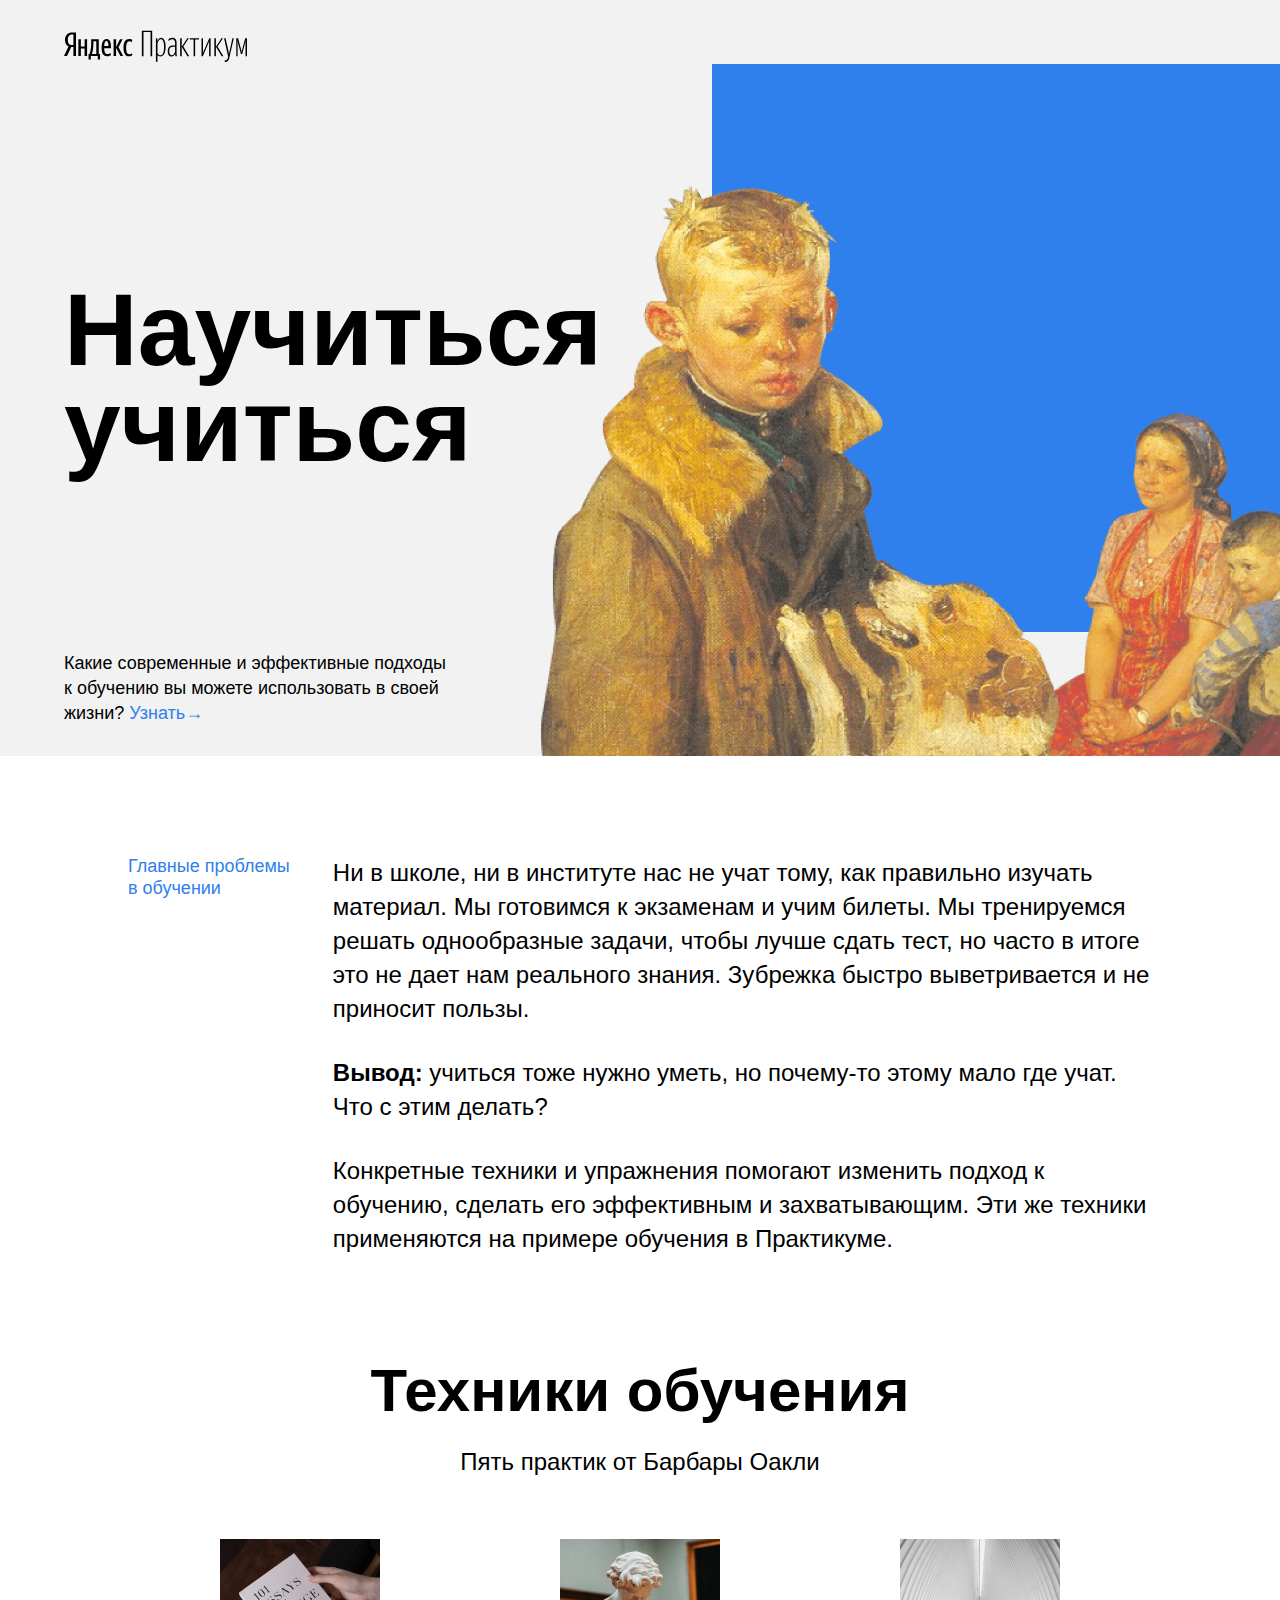
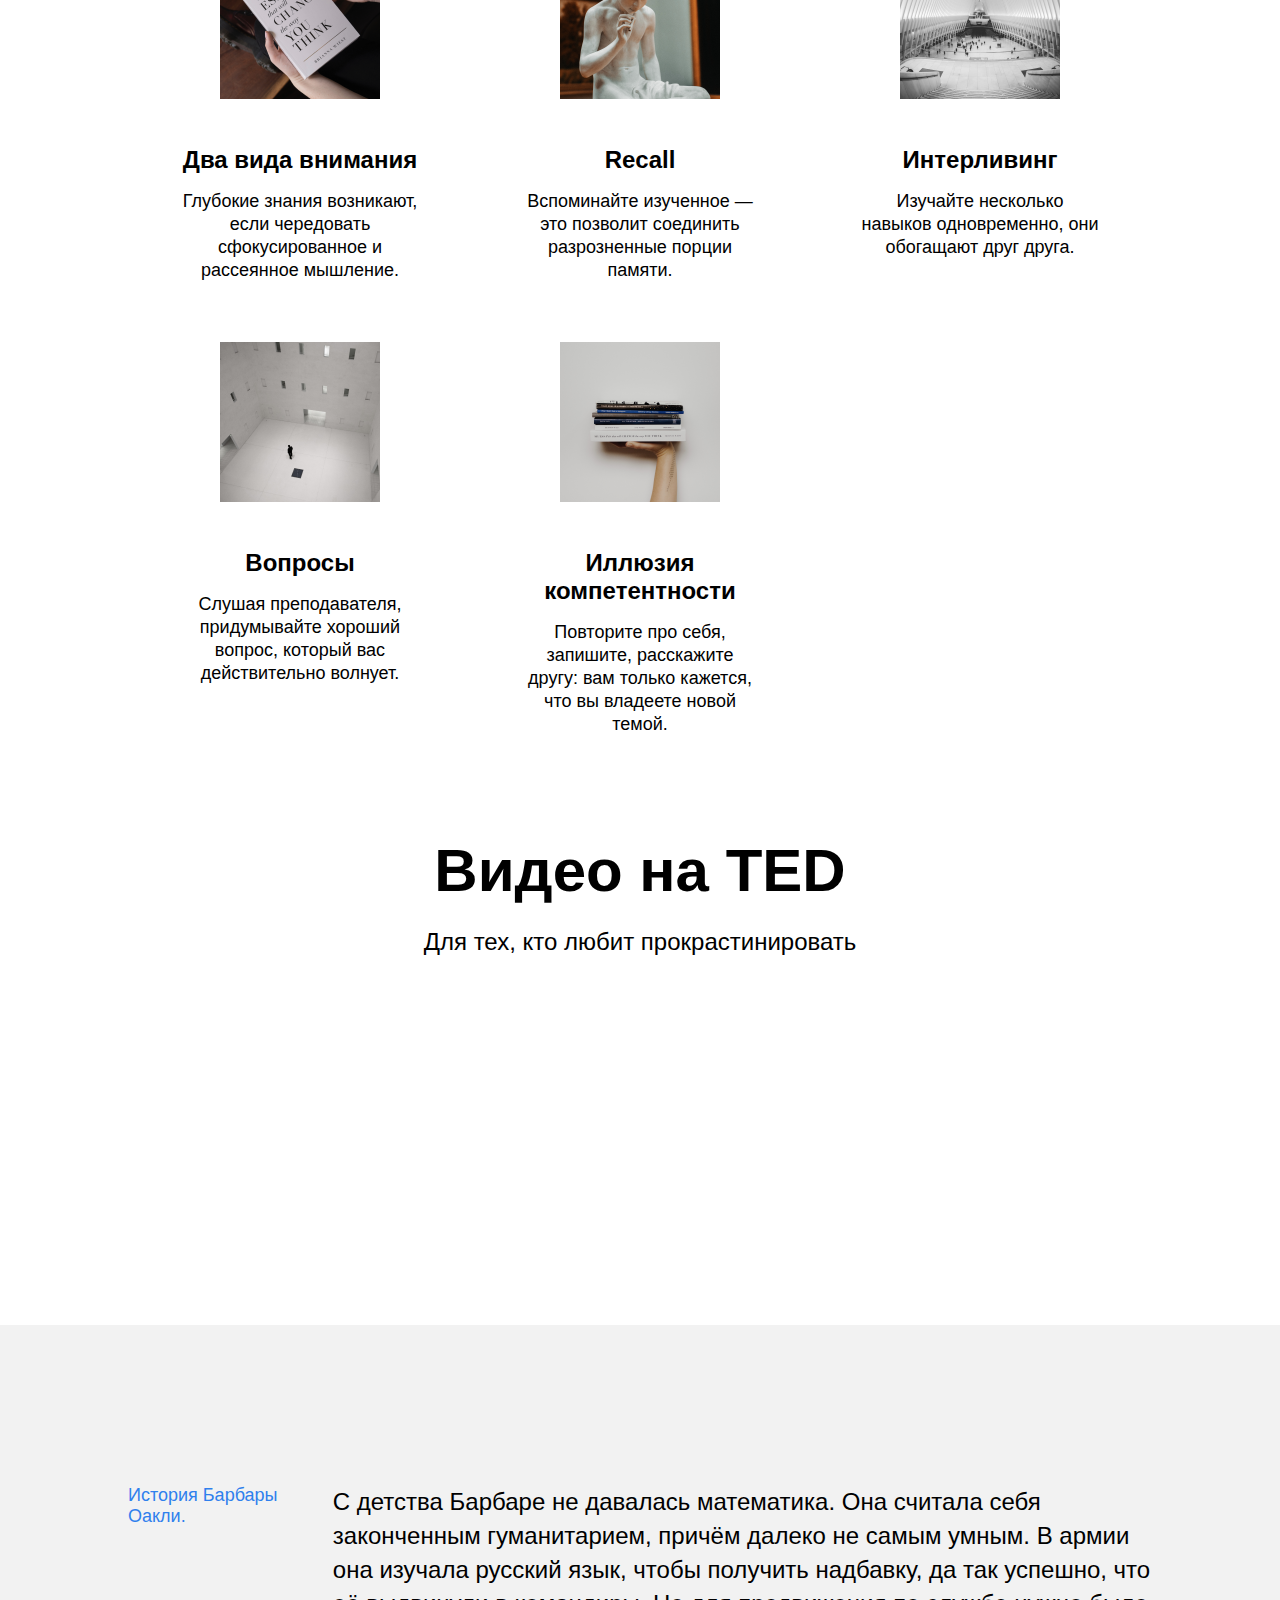
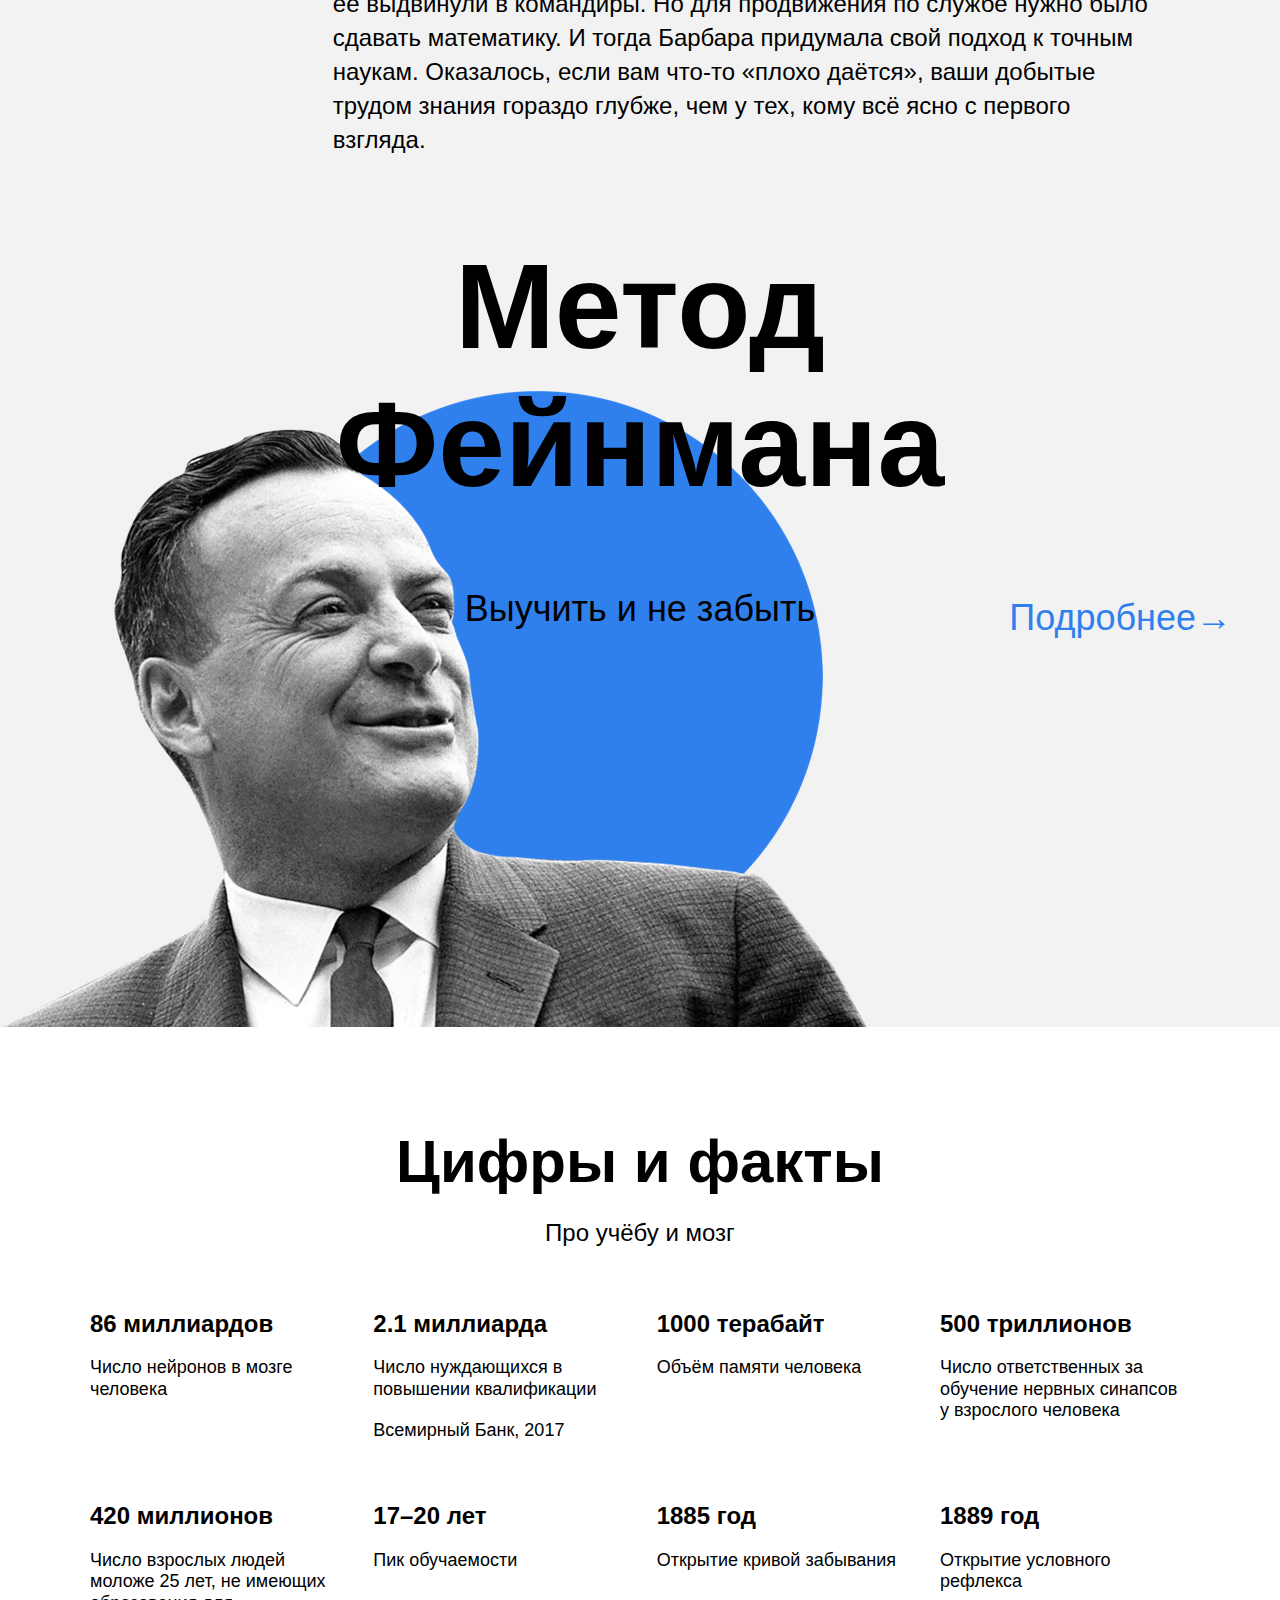
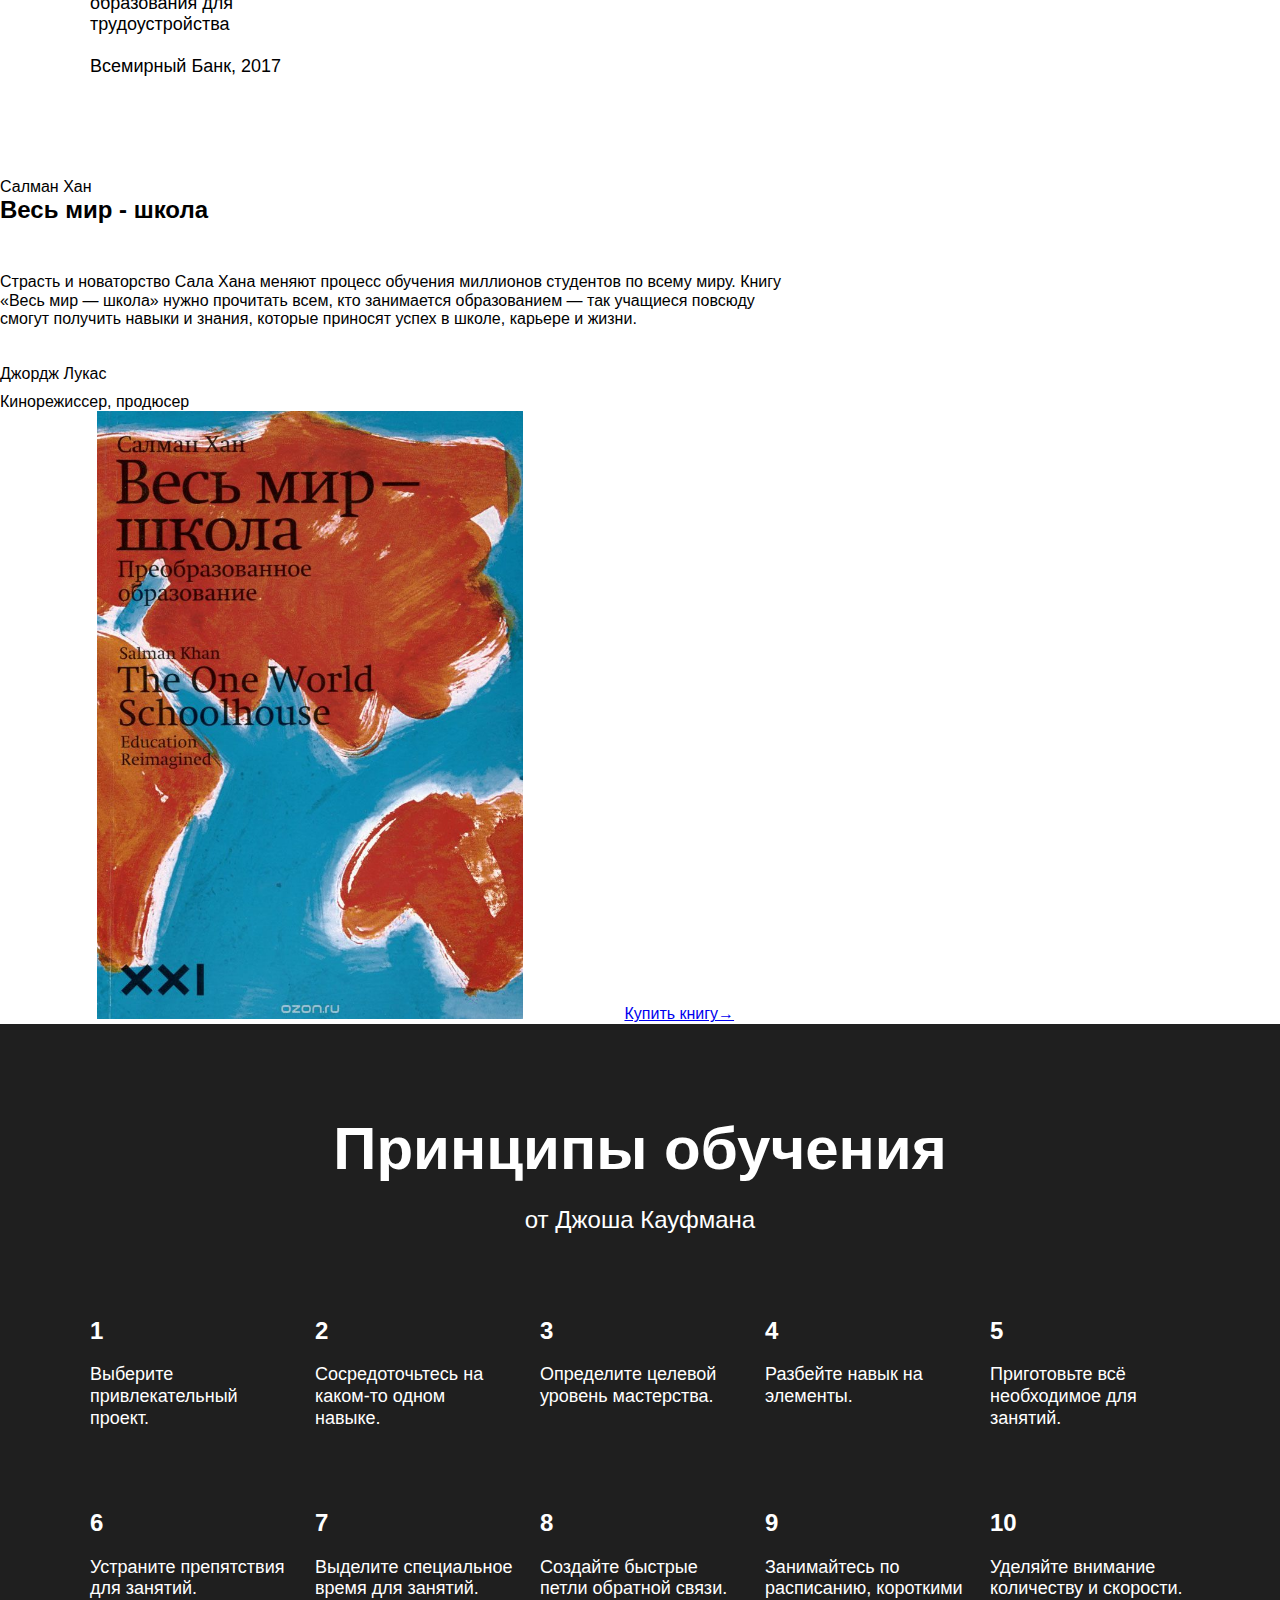
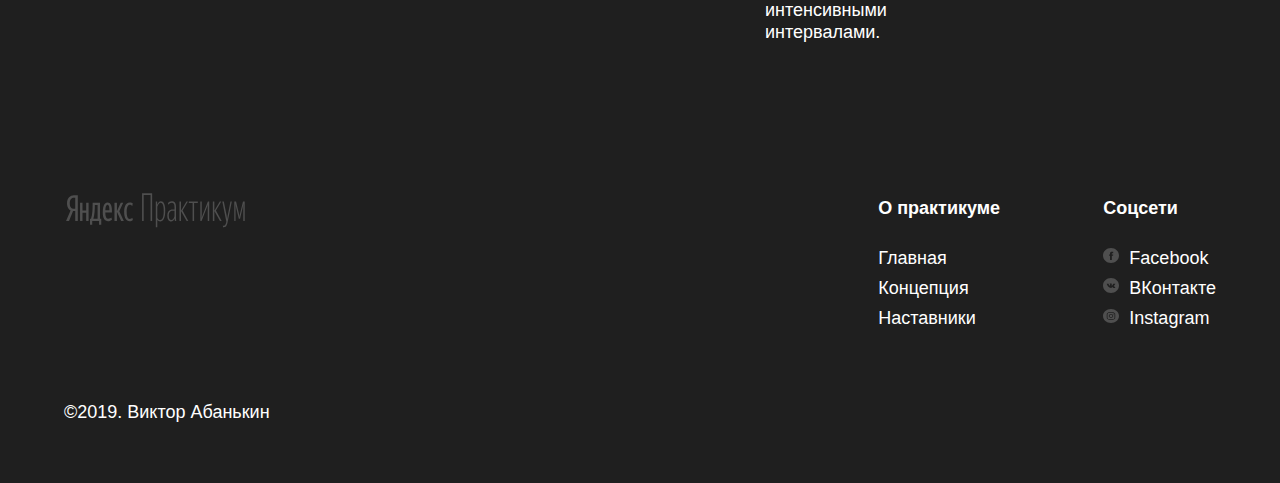
==== commit c7c6501e: "начата вёрстка 2-го спринта" ====
--- a/index.html
+++ b/index.html
@@ -4,8 +4,7 @@
     <meta charset="UTF-8" />
     <meta name="viewport" content="width=device-width, initial-scale=1.0" />
     <title>Научиться учиться</title>
-    <link rel="stylesheet" href="./styles/normalize.css" />
-    <link rel="stylesheet" href="./styles/style.css" />
+    <link rel="stylesheet" href="./pages/index.css" />
   </head>
   <body>
     <div class="page">
@@ -26,13 +25,13 @@
           alt='Фрагмент картины "Опять двойка"'
           class="header__main-illustration"
         />
-        <div class="header__square-pic"></div>
+        <div class="header__square-pic rotation"></div>
       </header>
       <main class="content">
         <section class="description">
           <div class="two-columns">
             <h2 class="two-columns__brief">Главные проблемы в обучении</h2>
-            <div class="two-columns__main">
+            <div class="two-columns__main-text">
               <p class="two-columns__paragraph">
                 Ни в школе, ни в институте нас не учат тому, как правильно
                 изучать материал. Мы готовимся к экзаменам и учим билеты. Мы
@@ -54,6 +53,124 @@
           </div>
         </section>
 
+        <section class="techniques">
+          <h2 class="section-title">Техники обучения</h2>
+          <p class="section-subtitle">Пять практик от Барбары Оакли</p>
+          <div class="cards">
+            <div class="cards__item">
+              <img
+                src="./images/cards-attention.png"
+                alt='Обложка книги "101 эссе, которые изменят ваше мышление"'
+                class="cards__image"
+              />
+              <h3 class="cards__title">Два вида внимания</h3>
+              <p class="cards__description">
+                Глубокие знания возникают, если чередовать сфокусированное и
+                рассеянное мышление.
+              </p>
+            </div>
+            <div class="cards__item">
+              <img
+                src="./images/cards-recall.png"
+                alt="Скульптура задемчивого мальчика"
+                class="cards__image"
+              />
+              <h3 class="cards__title">Recall</h3>
+              <p class="cards__description">
+                Вспоминайте изученное — это позволит соединить разрозненные
+                порции памяти.
+              </p>
+            </div>
+            <div class="cards__item">
+              <img
+                src="./images/cards-interliving.png"
+                alt="Фотография большого фойе"
+                class="cards__image"
+              />
+              <h3 class="cards__title">Интерливинг</h3>
+              <p class="cards__description">
+                Изучайте несколько навыков одновременно, они обогащают друг
+                друга.
+              </p>
+            </div>
+            <div class="cards__item">
+              <img
+                src="./images/cards-question.png"
+                alt="Изображение большой квадратной комнаты и человека посреди неё"
+                class="cards__image"
+              />
+              <h3 class="cards__title">Вопросы</h3>
+              <p class="cards__description">
+                Слушая преподавателя, придумывайте хороший вопрос, который вас
+                действительно волнует.
+              </p>
+            </div>
+            <div class="cards__item">
+              <img
+                src="./images/cards-competence.png"
+                alt="Рука, рержащая стопку книг"
+                class="cards__image"
+              />
+              <h3 class="cards__title">Иллюзия компетентности</h3>
+              <p class="cards__description">
+                Повторите про себя, запишите, расскажите другу: вам только
+                кажется, что вы владеете новой темой.
+              </p>
+            </div>
+          </div>
+        </section>
+
+        <section class="video">
+          <h2 class="section-title">Видео на TED</h2>
+          <p class="section-subtitle">Для тех, кто любит прокрастинировать</p>
+          <div class="video__iframes">
+            <iframe
+              width="515"
+              height="316"
+              src="https://www.youtube.com/embed/5MgBikgcWnY"
+              title="YouTube video player"
+              frameborder="0"
+              allow="accelerometer; autoplay; clipboard-write; encrypted-media; gyroscope; picture-in-picture"
+              allowfullscreen
+              class="video__iframe"
+            ></iframe>
+            <iframe
+              width="515"
+              height="316"
+              src="https://www.youtube.com/embed/arj7oStGLkU"
+              title="YouTube video player"
+              frameborder="0"
+              allow="accelerometer; autoplay; clipboard-write; encrypted-media; gyroscope; picture-in-picture"
+              allowfullscreen
+              class="video__iframe"
+            ></iframe>
+          </div>
+        </section>
+
+        <section class="oakley">
+          <div class="two-columns">
+            <h2 class="two-columns__brief">История Барбары Оакли.</h2>
+            <div class="two-columns__main-text">
+              <p class="two-columns__paragraph">
+                С детства Барбаре не давалась математика. Она считала себя
+                законченным гуманитарием, причём далеко не самым умным. В армии
+                она изучала русский язык, чтобы получить надбавку, да так
+                успешно, что её выдвинули в командиры. Но для продвижения по
+                службе нужно было сдавать математику. И тогда Барбара придумала
+                свой подход к точным наукам. Оказалось, если вам что-то «плохо
+                даётся», ваши добытые трудом знания гораздо глубже, чем у тех,
+                кому всё ясно с первого взгляда.
+              </p>
+            </div>
+          </div>
+        </section>
+
+        <section class="feynman">
+          <h2 class="feynman__title">Метод Фейнмана</h2>
+          <p class="feynman__subtitle">Выучить и не забыть</p>
+          <a href="#" target="_blank" class="feynman__link">Подробнее&rarr;</a>
+        </section>
+
         <section class="digits">
           <h2 class="section-title">Цифры и факты</h2>
           <p class="section-subtitle">Про учёбу и мозг</p>
@@ -103,10 +220,28 @@
           </ul>
         </section>
 
-        <section class="feynman">
-          <h2 class="feynman__title">Метод Фейнмана</h2>
-          <p class="feynman__subtitle">Выучить и не забыть</p>
-          <a href="#" target="_blank" class="feynman__link">Подробнее&rarr;</a>
+        <section class="khan">
+          <div class="khan__container">
+            <p class="khan__author">Салман Хан</p>
+            <h2 class="khan__title">Весь мир - школа</h2>
+            <p class="khan__quote">
+              Страсть и новаторство Сала Хана меняют процесс обучения миллионов
+              студентов по всему миру. Книгу «Весь мир — школа» нужно прочитать
+              всем, кто занимается образованием — так учащиеся повсюду смогут
+              получить навыки и знания, которые приносят успех в школе, карьере
+              и жизни.
+            </p>
+            <p class="khan__quote-author">Джордж Лукас</p>
+            <p class="khan__quote-author-subline">Кинорежиссер, продюсер</p>
+            <div class="khan__book-container">
+              <img
+                src="./images/khan-book.jpg"
+                alt='Обложка гниги "Весь мир школа"'
+                class="khan__book-pic"
+              />
+              <a href="#" class="khan__buy-link">Купить книгу&rarr;</a>
+            </div>
+          </div>
         </section>
 
         <section class="kaufman">
@@ -168,6 +303,8 @@
           </ul>
           <div class="kaufman__triangle"></div>
         </section>
+
+        <section class="resources"></section>
       </main>
       <footer class="footer">
         <div class="footer__columns">
--- a/pages/index.css
+++ b/pages/index.css
@@ -0,0 +1,76 @@
+@import url("../vendor/normalize.css");
+@import url("../blocks/page/page.css");
+
+@import url("../blocks/header/header.css");
+@import url("../blocks/header/__title/header__title.css");
+@import url("../blocks/header/__subtitle/header__subtitle.css");
+@import url("../blocks/header/__link/header__link.css");
+@import url("../blocks/header/__main-illustration/header__main-illustration.css");
+@import url("../blocks/header/__square-pic/header__square-pic.css");
+@import url("../blocks/rotation/rotation.css");
+
+@import url("../blocks/logo/logo.css");
+@import url("../blocks/logo/_place/logo_place_header.css");
+@import url("../blocks/logo/_place/logo_place_footer.css");
+
+@import url("../blocks/description/description.css");
+@import url("../blocks/two-columns/two-columns.css");
+@import url("../blocks/two-columns/__brief/two-columns__brief.css");
+@import url("../blocks/two-columns/__main-text/two-columns__main-text.css");
+@import url("../blocks/two-columns/__paragraph/two-columns__paragraph.css");
+@import url("../blocks/two-columns/__span-accent/two-columns__span-accent.css");
+
+@import url("../blocks/techniques/techniques.css");
+@import url("../blocks/cards/cards.css");
+@import url("../blocks/cards/__item/cards__item.css");
+@import url("../blocks/cards/__image/cards__image.css");
+@import url("../blocks/cards/__title/cards__title.css");
+@import url("../blocks/cards/__description/cards__description.css");
+
+@import url("../blocks/video/video.css");
+@import url("../blocks/video/__iframes/video__iframes.css");
+@import url("../blocks/video/__iframe/video__iframe.css");
+
+@import url("../blocks/oakley/oakley.css");
+
+@import url("../blocks/feyman/feynman.css");
+@import url("../blocks/feyman/__title/feynman__title.css");
+@import url("../blocks/feyman/__subtitle/feynman__subtitle.css");
+@import url("../blocks/feyman/__link/feynman__link.css");
+
+@import url("../blocks/digits/digits.css");
+
+@import url("../blocks/section-title/section-title.css");
+@import url("../blocks/section-subtitle/section-subtitle.css");
+
+@import url("../blocks/table/table.css");
+@import url("../blocks/table/__cell/table__cell.css");
+@import url("../blocks/table/__heading/table__heading.css");
+@import url("../blocks/table/__text/table__text.css");
+
+@import url("../blocks/khan/khan.css");
+@import url("../blocks/khan/__container/khan__container.css");
+@import url("../blocks/khan/__author/khan__author.css");
+@import url("../blocks/khan/__title/khan__title.css");
+@import url("../blocks/khan/__quote/khan__quote.css");
+@import url("../blocks/khan/__quote-author/khan__quote-author.css");
+@import url("../blocks/khan/__quote-author-subline/khan__quote-author-subline.css");
+@import url("../blocks/khan/__book-container/khan__book-container.css");
+@import url("../blocks/khan/__book-pic/khan__book-pic.css");
+@import url("../blocks/khan/__buy-link/khan__buy-link.css");
+
+@import url("../blocks/kaufman/kaufman.css");
+@import url("../blocks/section-title/_theme/section-title_theme_dark.css");
+@import url("../blocks/section-subtitle/_theme/section-subtitle_theme_dark.css");
+
+@import url("../blocks/table/_theme/table_theme_dark.css");
+@import url("../blocks/table/__cell/_theme/table__cell_theme_dark.css");
+
+@import url("../blocks/footer/footer.css");
+@import url("../blocks/footer/__columns/footer__columns.css");
+@import url("../blocks/footer/__column/_content/footer__column_content_copyright.css");
+@import url("../blocks/footer/__author/footer__author.css");
+@import url("../blocks/footer/__column-heading/footer__column-heading.css");
+@import url("../blocks/footer/__column-links/footer__column-links.css");
+@import url("../blocks/footer/__column-link/footer__column-link.css");
+@import url("../blocks/footer/__social-icon/footer__social-icon.css");
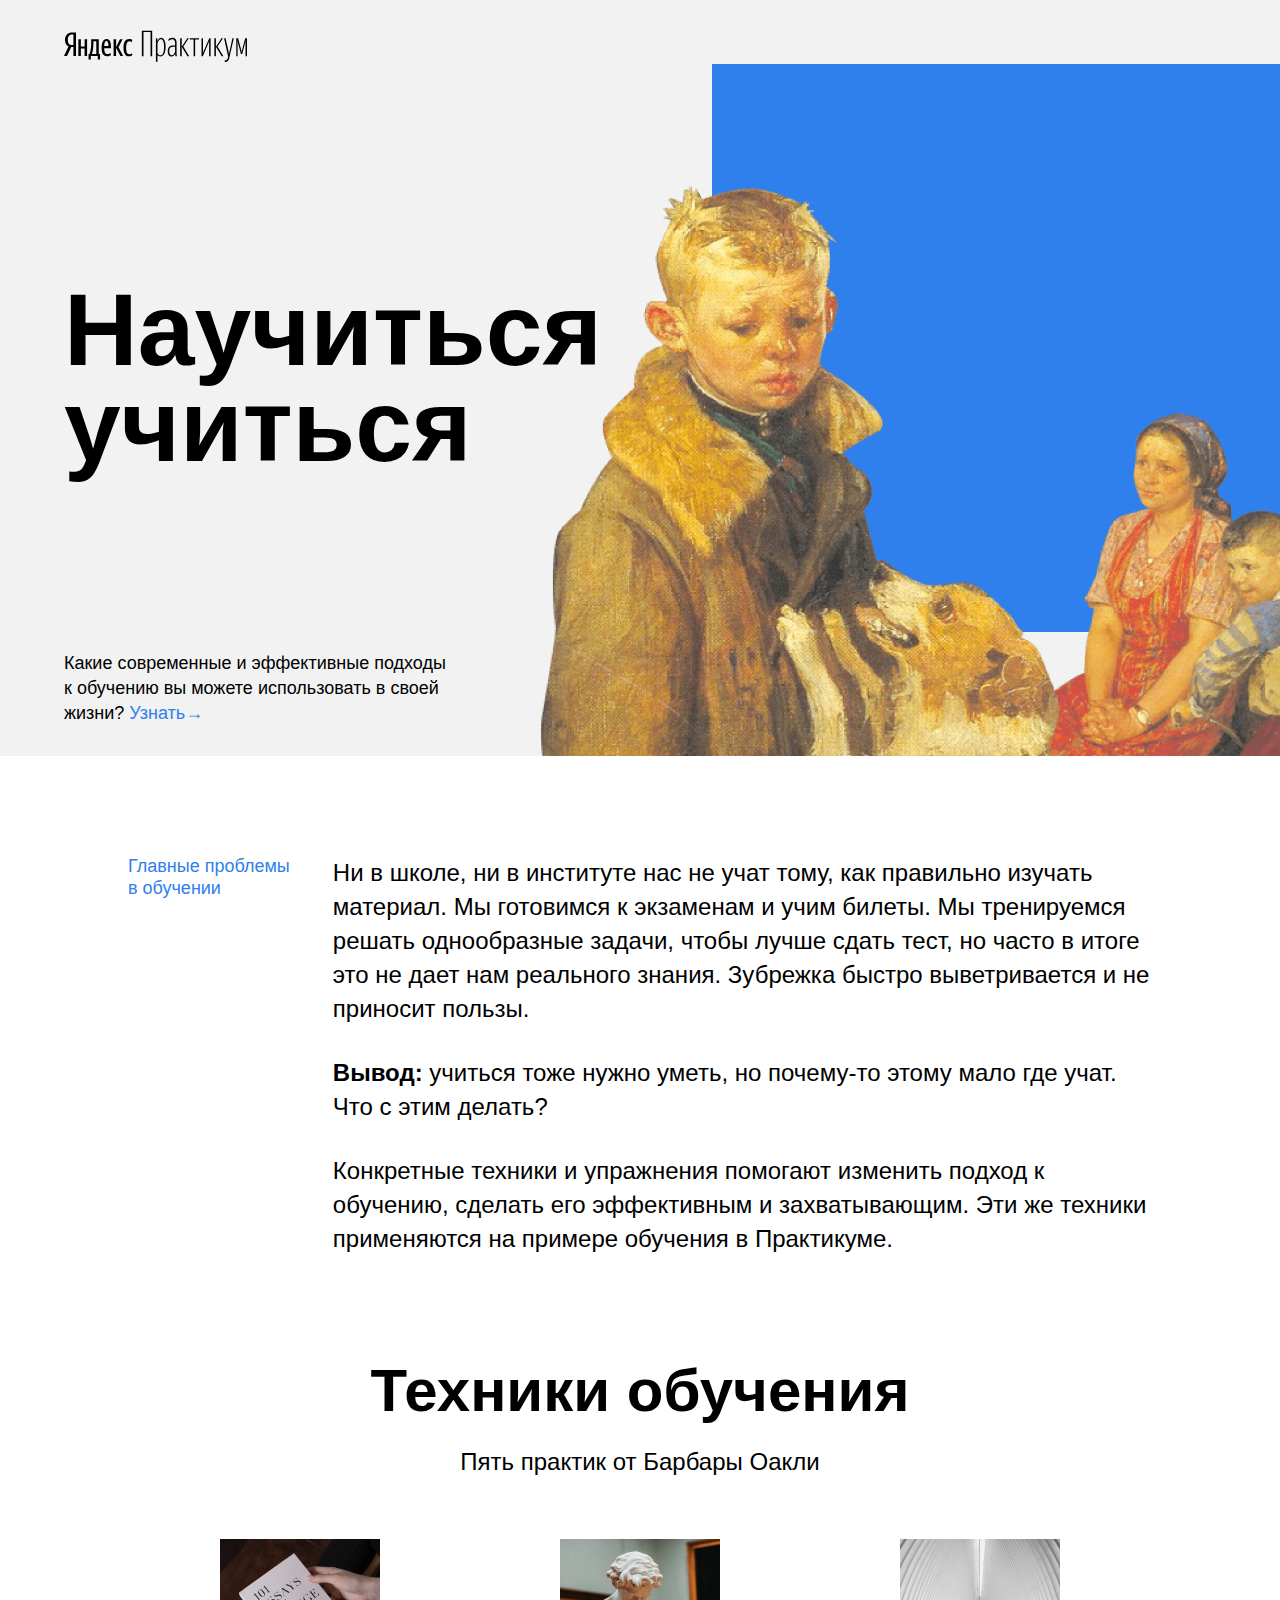
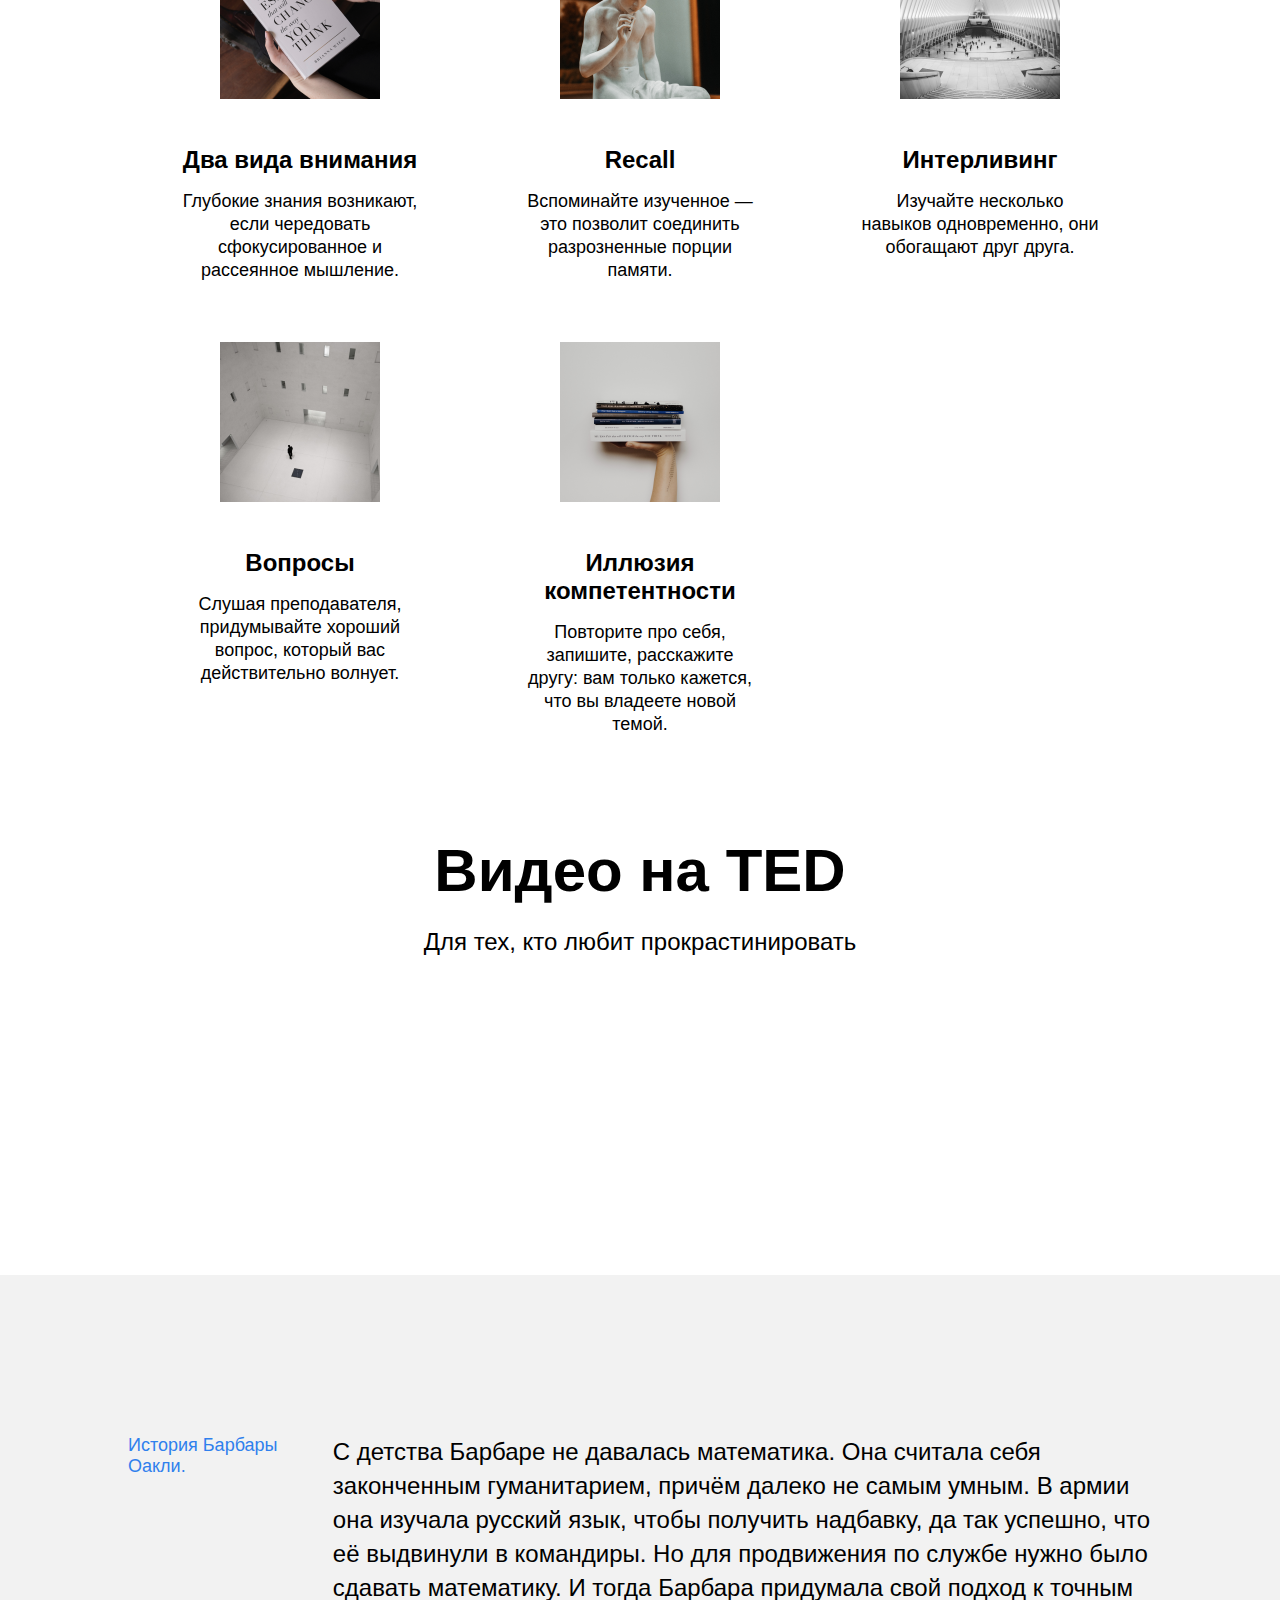
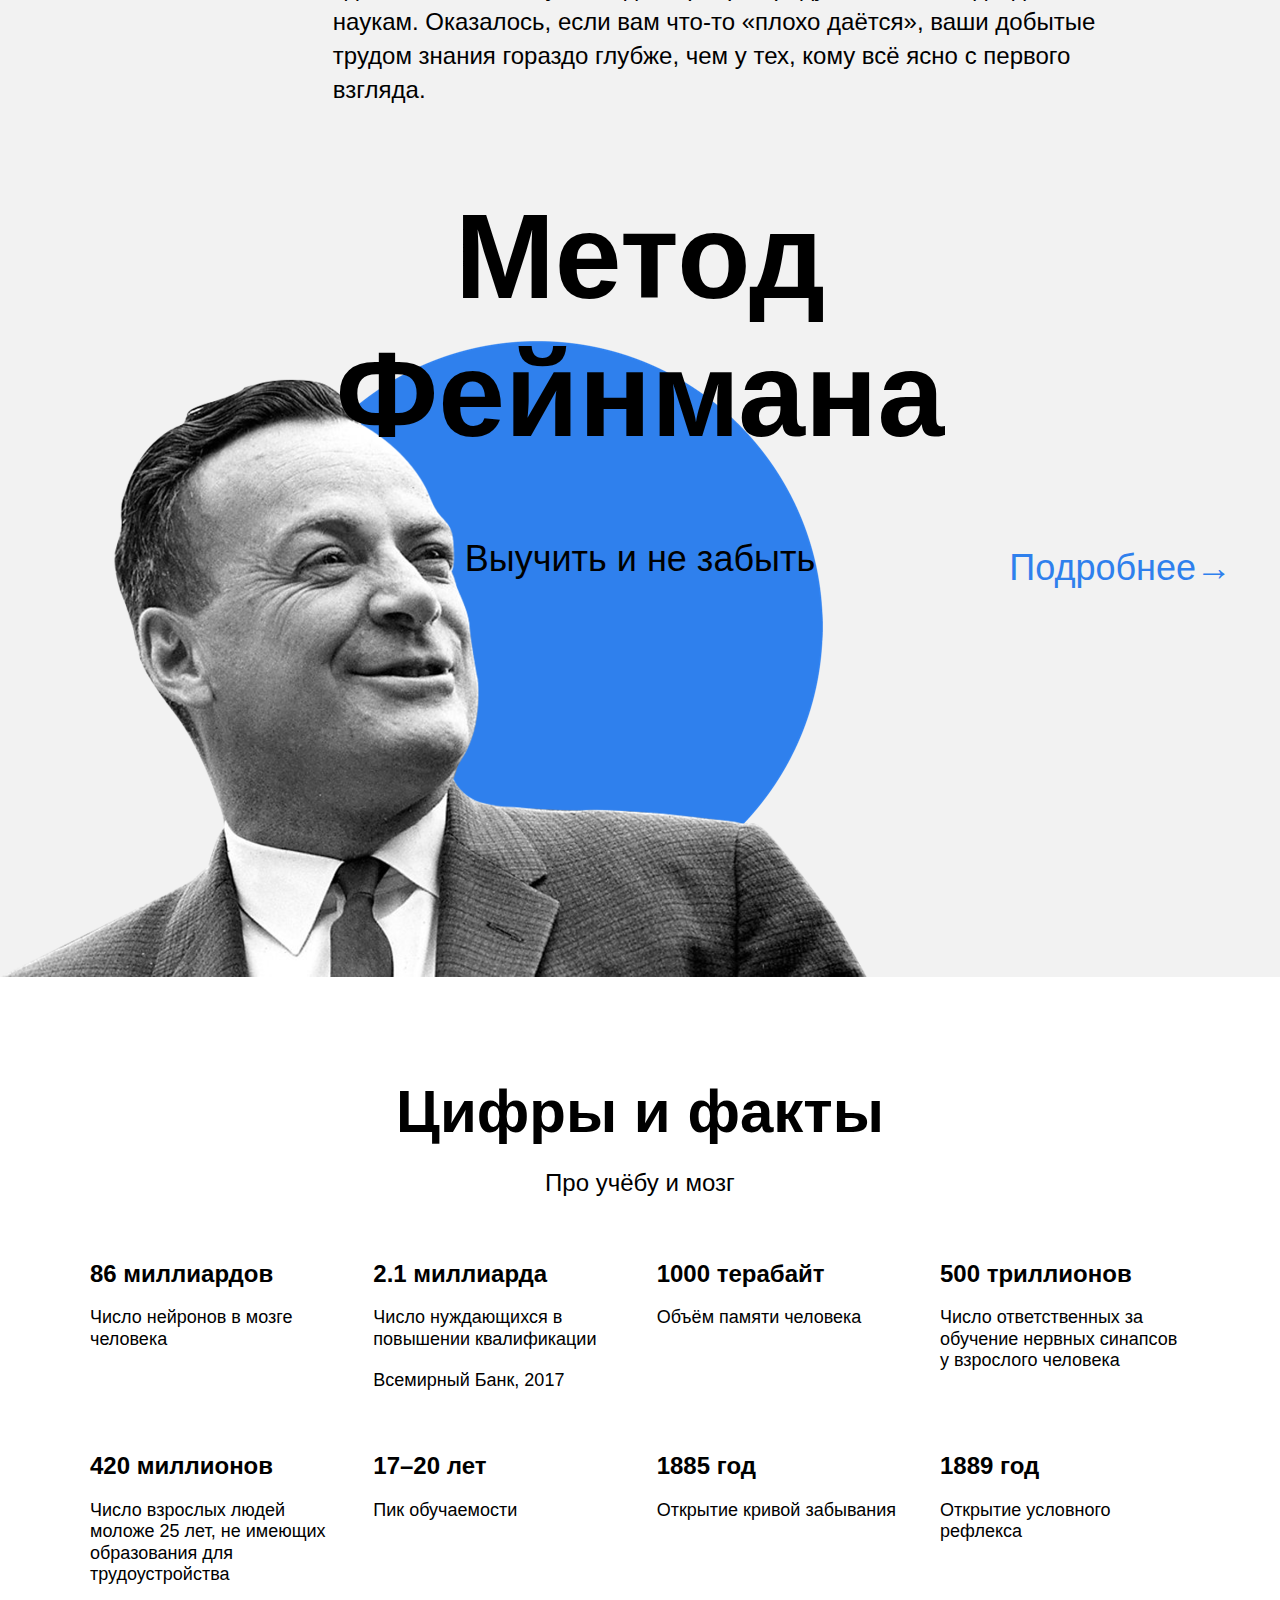
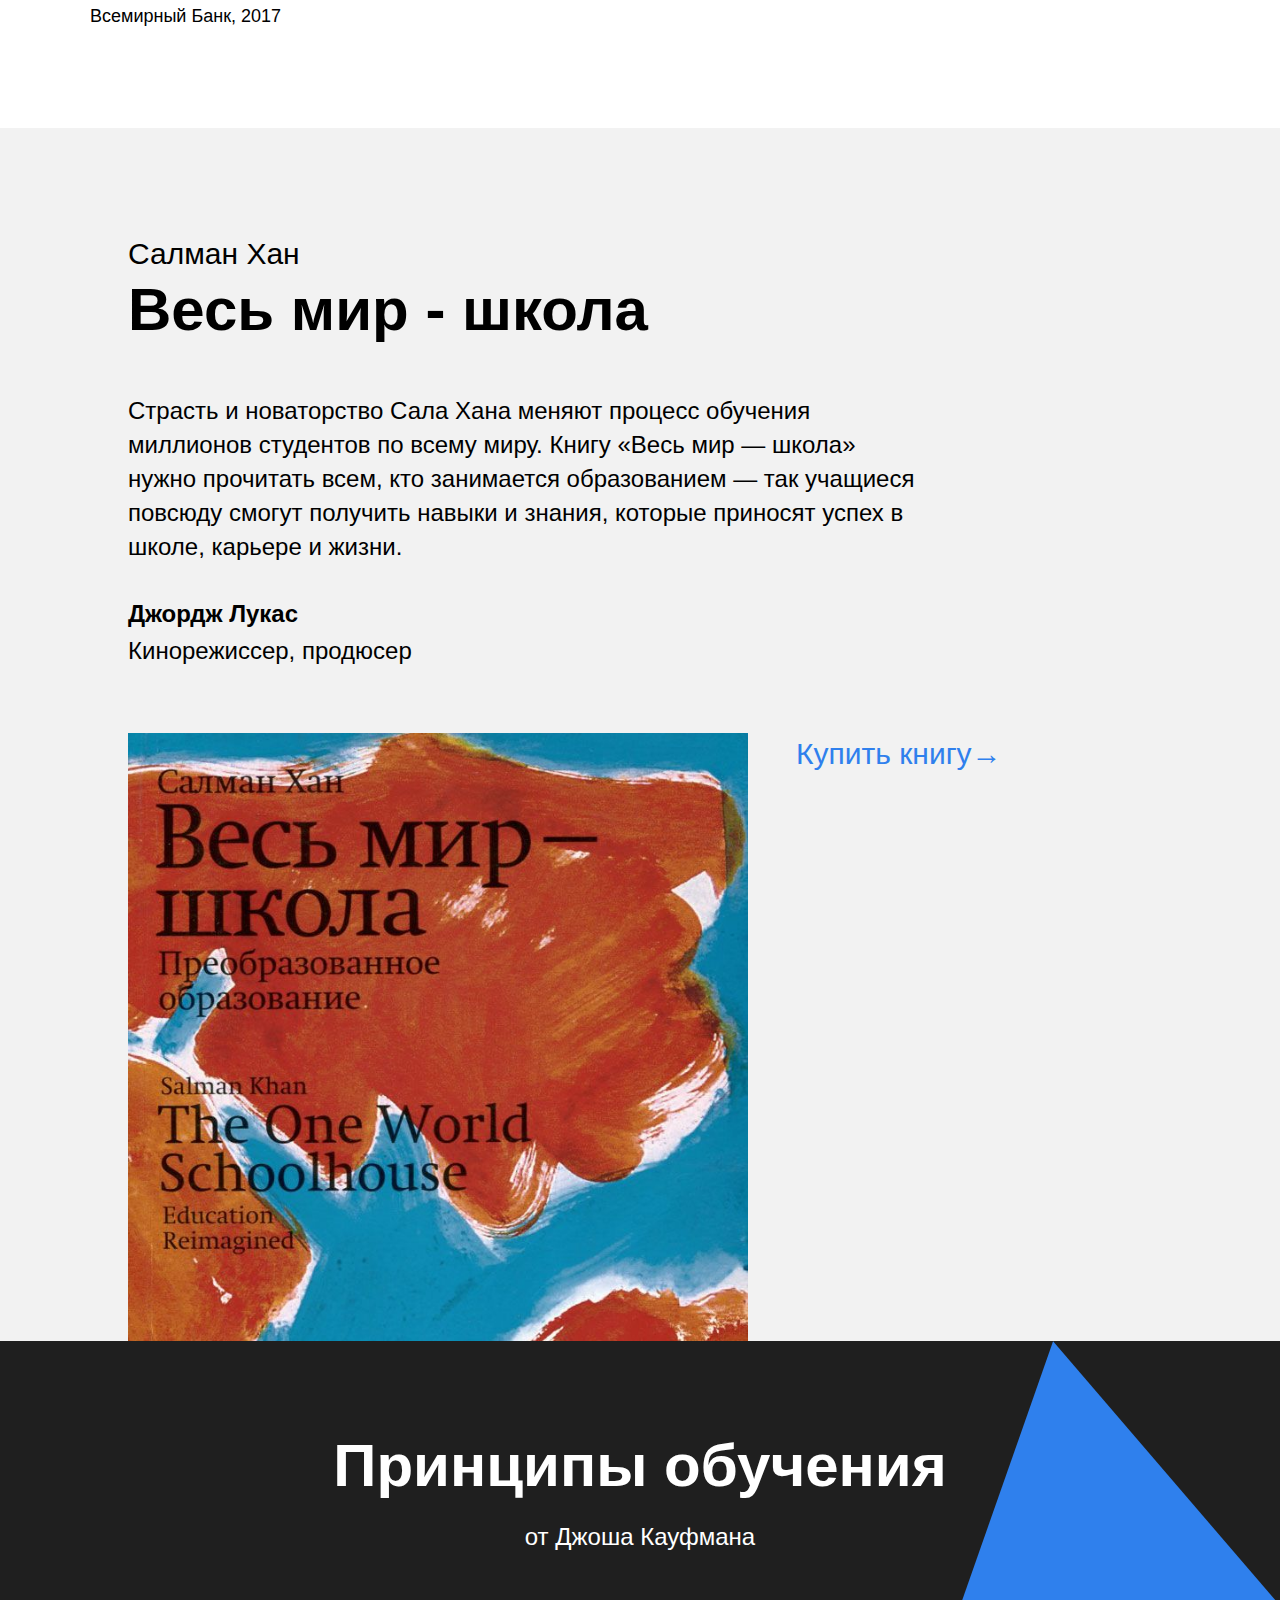
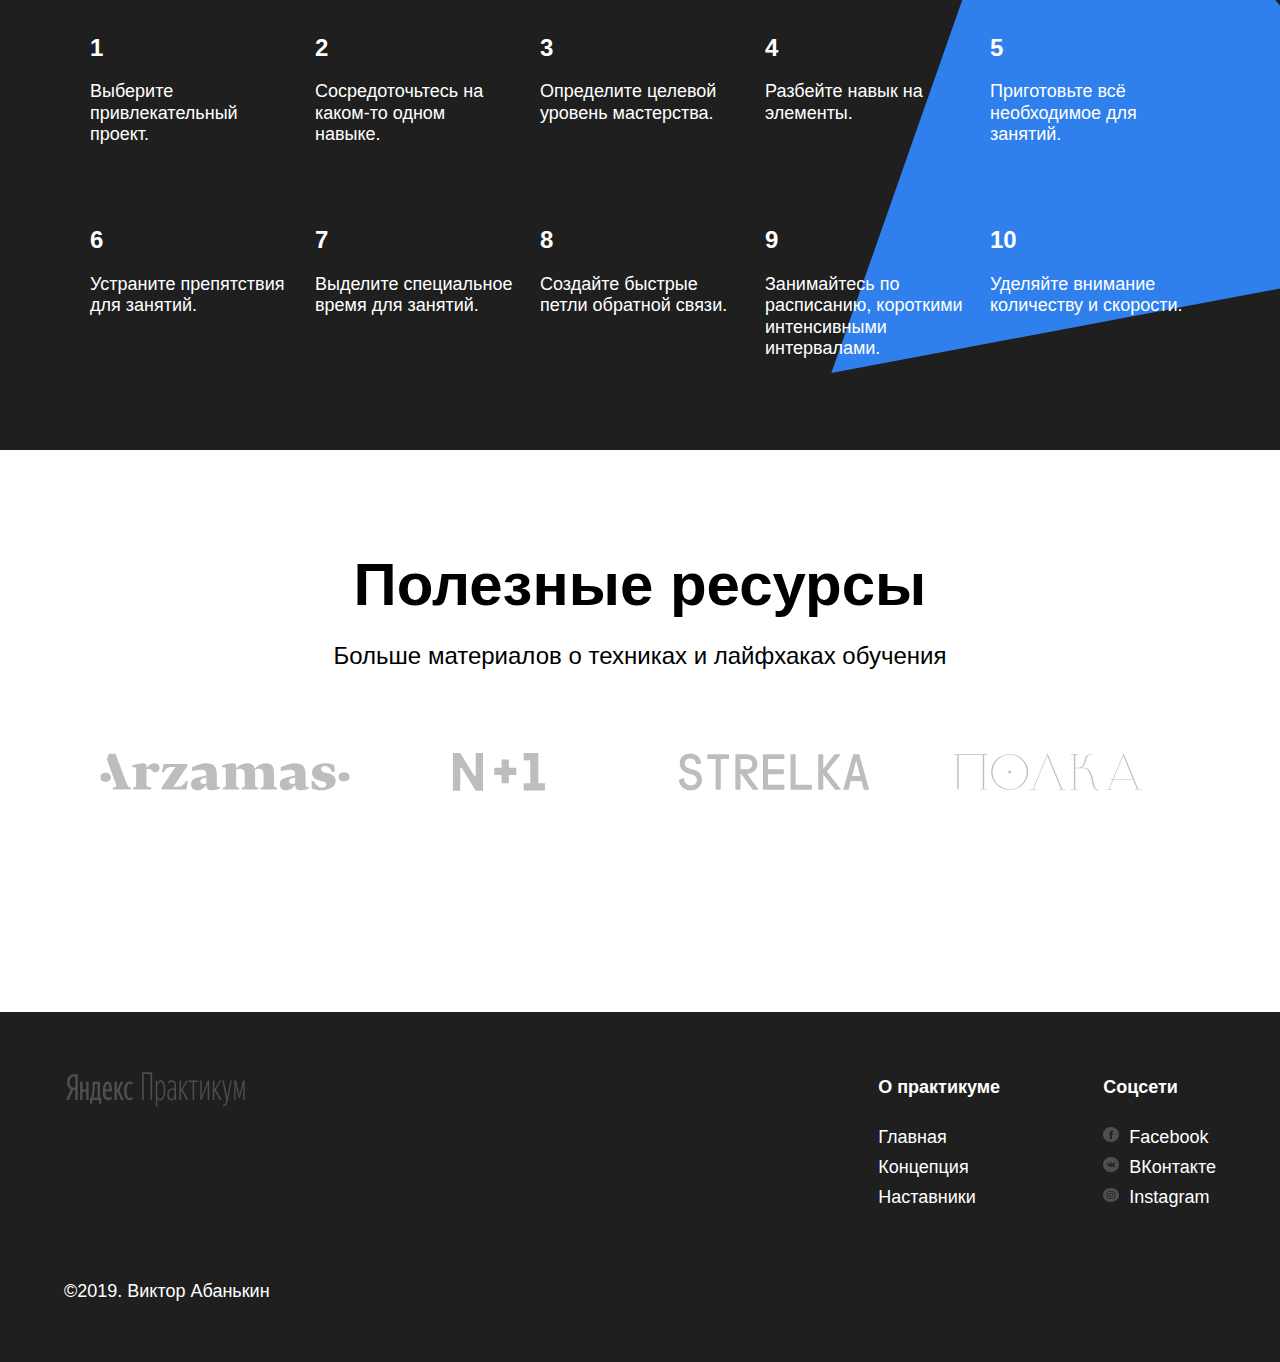
==== commit c78eece7: "Проектная работа 2.0" ====
--- a/index.html
+++ b/index.html
@@ -18,11 +18,13 @@
         <p class="header__subtitle">
           Какие современные и эффективные подходы к обучению вы можете
           использовать в своей жизни?
-          <a href="#" target="_blank" class="header__link">Узнать&rarr;</a>
+          <a href="#" target="_blank" class="header__link link-opacity"
+            >Узнать&rarr;</a
+          >
         </p>
         <img
           src="./images/header-image.png"
-          alt='Фрагмент картины "Опять двойка"'
+          alt="Фрагмент картины «Опять двойка»"
           class="header__main-illustration"
         />
         <div class="header__square-pic rotation"></div>
@@ -60,7 +62,7 @@
             <div class="cards__item">
               <img
                 src="./images/cards-attention.png"
-                alt='Обложка книги "101 эссе, которые изменят ваше мышление"'
+                alt="Обложка книги «101 эссе, которые изменят ваше мышление»"
                 class="cards__image"
               />
               <h3 class="cards__title">Два вида внимания</h3>
@@ -72,7 +74,7 @@
             <div class="cards__item">
               <img
                 src="./images/cards-recall.png"
-                alt="Скульптура задемчивого мальчика"
+                alt="Скульптура задумчивого мальчика"
                 class="cards__image"
               />
               <h3 class="cards__title">Recall</h3>
@@ -129,7 +131,6 @@
               height="316"
               src="https://www.youtube.com/embed/5MgBikgcWnY"
               title="YouTube video player"
-              frameborder="0"
               allow="accelerometer; autoplay; clipboard-write; encrypted-media; gyroscope; picture-in-picture"
               allowfullscreen
               class="video__iframe"
@@ -139,7 +140,6 @@
               height="316"
               src="https://www.youtube.com/embed/arj7oStGLkU"
               title="YouTube video player"
-              frameborder="0"
               allow="accelerometer; autoplay; clipboard-write; encrypted-media; gyroscope; picture-in-picture"
               allowfullscreen
               class="video__iframe"
@@ -168,7 +168,9 @@
         <section class="feynman">
           <h2 class="feynman__title">Метод Фейнмана</h2>
           <p class="feynman__subtitle">Выучить и не забыть</p>
-          <a href="#" target="_blank" class="feynman__link">Подробнее&rarr;</a>
+          <a href="#" target="_blank" class="feynman__link link-opacity"
+            >Подробнее&rarr;</a
+          >
         </section>
 
         <section class="digits">
@@ -236,10 +238,12 @@
             <div class="khan__book-container">
               <img
                 src="./images/khan-book.jpg"
-                alt='Обложка гниги "Весь мир школа"'
+                alt="Обложка гниги «Весь мир школа»"
                 class="khan__book-pic"
               />
-              <a href="#" class="khan__buy-link">Купить книгу&rarr;</a>
+              <a href="#" class="khan__buy-link link-opacity"
+                >Купить книгу&rarr;</a
+              >
             </div>
           </div>
         </section>
@@ -301,10 +305,37 @@
               </p>
             </li>
           </ul>
-          <div class="kaufman__triangle"></div>
-        </section>
-
-        <section class="resources"></section>
+          <div class="kaufman__triangle rotation"></div>
+        </section>
+
+        <section class="resources">
+          <h2 class="section-title">Полезные ресурсы</h2>
+          <p class="section-subtitle">
+            Больше материалов о техниках и лайфхаках обучения
+          </p>
+          <div class="resources__logo-zone">
+            <img
+              src="./images/logo/resources-arzamas.svg"
+              alt="Логотип интернет-издания «Arzamas»"
+              class="resources__logo"
+            />
+            <img
+              src="./images/logo/resources-n1.svg"
+              alt="Логотип интернет-издания «N+1»"
+              class="resources__logo"
+            />
+            <img
+              src="./images/logo/resources-strelka.svg"
+              alt="Логотип института медиа, архитектуры и дизайна «Стрелка»"
+              class="resources__logo"
+            />
+            <img
+              src="./images/logo/resources-polka.svg"
+              alt="Логотип образовательный проект о самых важных произведениях русской литературы «Полка»"
+              class="resources__logo"
+            />
+          </div>
+        </section>
       </main>
       <footer class="footer">
         <div class="footer__columns">
@@ -319,13 +350,22 @@
           <div class="footer__column footer__column_content_info">
             <h2 class="footer__column-heading">О практикуме</h2>
             <nav class="footer__column-links">
-              <a href="#" target="_blank" class="footer__column-link"
+              <a
+                href="#"
+                target="_blank"
+                class="footer__column-link link-opacity"
                 >Главная</a
               >
-              <a href="#" target="_blank" class="footer__column-link"
+              <a
+                href="#"
+                target="_blank"
+                class="footer__column-link link-opacity"
                 >Концепция</a
               >
-              <a href="#" target="_blank" class="footer__column-link"
+              <a
+                href="#"
+                target="_blank"
+                class="footer__column-link link-opacity"
                 >Наставники</a
               >
             </nav>
@@ -333,21 +373,31 @@
           <div class="footer__column footer__column_content_social">
             <h2 class="footer__column-heading">Соцсети</h2>
             <nav class="footer__column-links">
-              <a href="#" target="_blank" class="footer__column-link">
+              <a
+                href="#"
+                target="_blank"
+                class="footer__column-link link-opacity"
+              >
                 <img
                   src="./images/facebook_color_white.svg"
                   alt="Иконка Facebook"
                   class="footer__social-icon"
                 />Facebook</a
               >
-              <a href="#" target="_blank" class="footer__column-link"
+              <a
+                href="#"
+                target="_blank"
+                class="footer__column-link link-opacity"
                 ><img
                   src="./images/vk_color_white.svg"
                   alt="Иконка ВКонтакте"
                   class="footer__social-icon"
                 />ВКонтакте</a
               >
-              <a href="#" target="_blank" class="footer__column-link"
+              <a
+                href="#"
+                target="_blank"
+                class="footer__column-link link-opacity"
                 ><img
                   src="./images/instagram_color_white.svg"
                   alt="Иконка Instagram"
--- a/pages/index.css
+++ b/pages/index.css
@@ -1,5 +1,8 @@
 @import url("../vendor/normalize.css");
 @import url("../blocks/page/page.css");
+@import url("../blocks/fonts/fonts.css");
+@import url("../blocks/link-opacity/link-opacity.css");
+@import url("../blocks/rotation/rotation.css");
 
 @import url("../blocks/header/header.css");
 @import url("../blocks/header/__title/header__title.css");
@@ -7,11 +10,12 @@
 @import url("../blocks/header/__link/header__link.css");
 @import url("../blocks/header/__main-illustration/header__main-illustration.css");
 @import url("../blocks/header/__square-pic/header__square-pic.css");
-@import url("../blocks/rotation/rotation.css");
 
 @import url("../blocks/logo/logo.css");
 @import url("../blocks/logo/_place/logo_place_header.css");
 @import url("../blocks/logo/_place/logo_place_footer.css");
+
+@import url("../blocks/content/content.css");
 
 @import url("../blocks/description/description.css");
 @import url("../blocks/two-columns/two-columns.css");
@@ -62,9 +66,14 @@
 @import url("../blocks/kaufman/kaufman.css");
 @import url("../blocks/section-title/_theme/section-title_theme_dark.css");
 @import url("../blocks/section-subtitle/_theme/section-subtitle_theme_dark.css");
+@import url("../blocks/kaufman/__triangle/kaufman__triangle.css");
 
 @import url("../blocks/table/_theme/table_theme_dark.css");
 @import url("../blocks/table/__cell/_theme/table__cell_theme_dark.css");
+
+@import url("../blocks/resources/resources.css");
+@import url("../blocks/resources/__logo-zone/resources__logo-zone.css");
+@import url("../blocks/resources/__logo/resources__logo.css");
 
 @import url("../blocks/footer/footer.css");
 @import url("../blocks/footer/__columns/footer__columns.css");
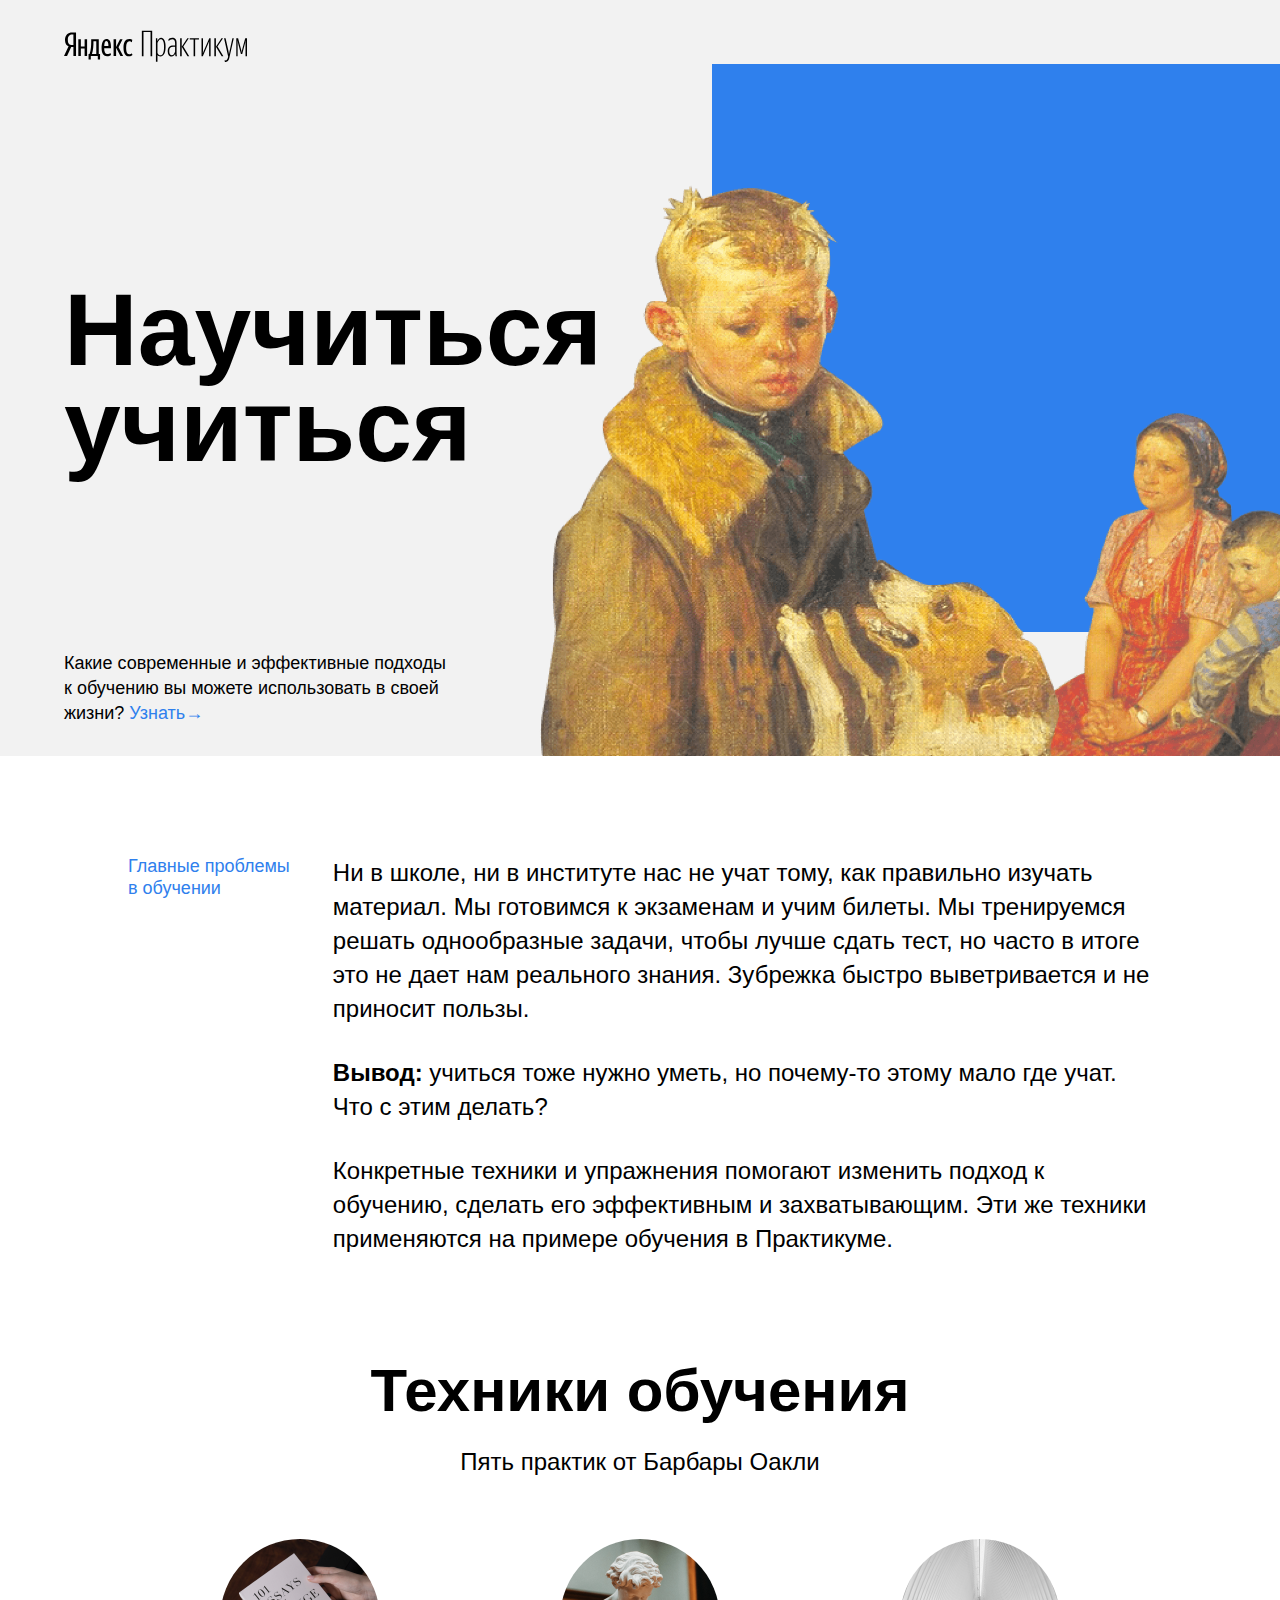
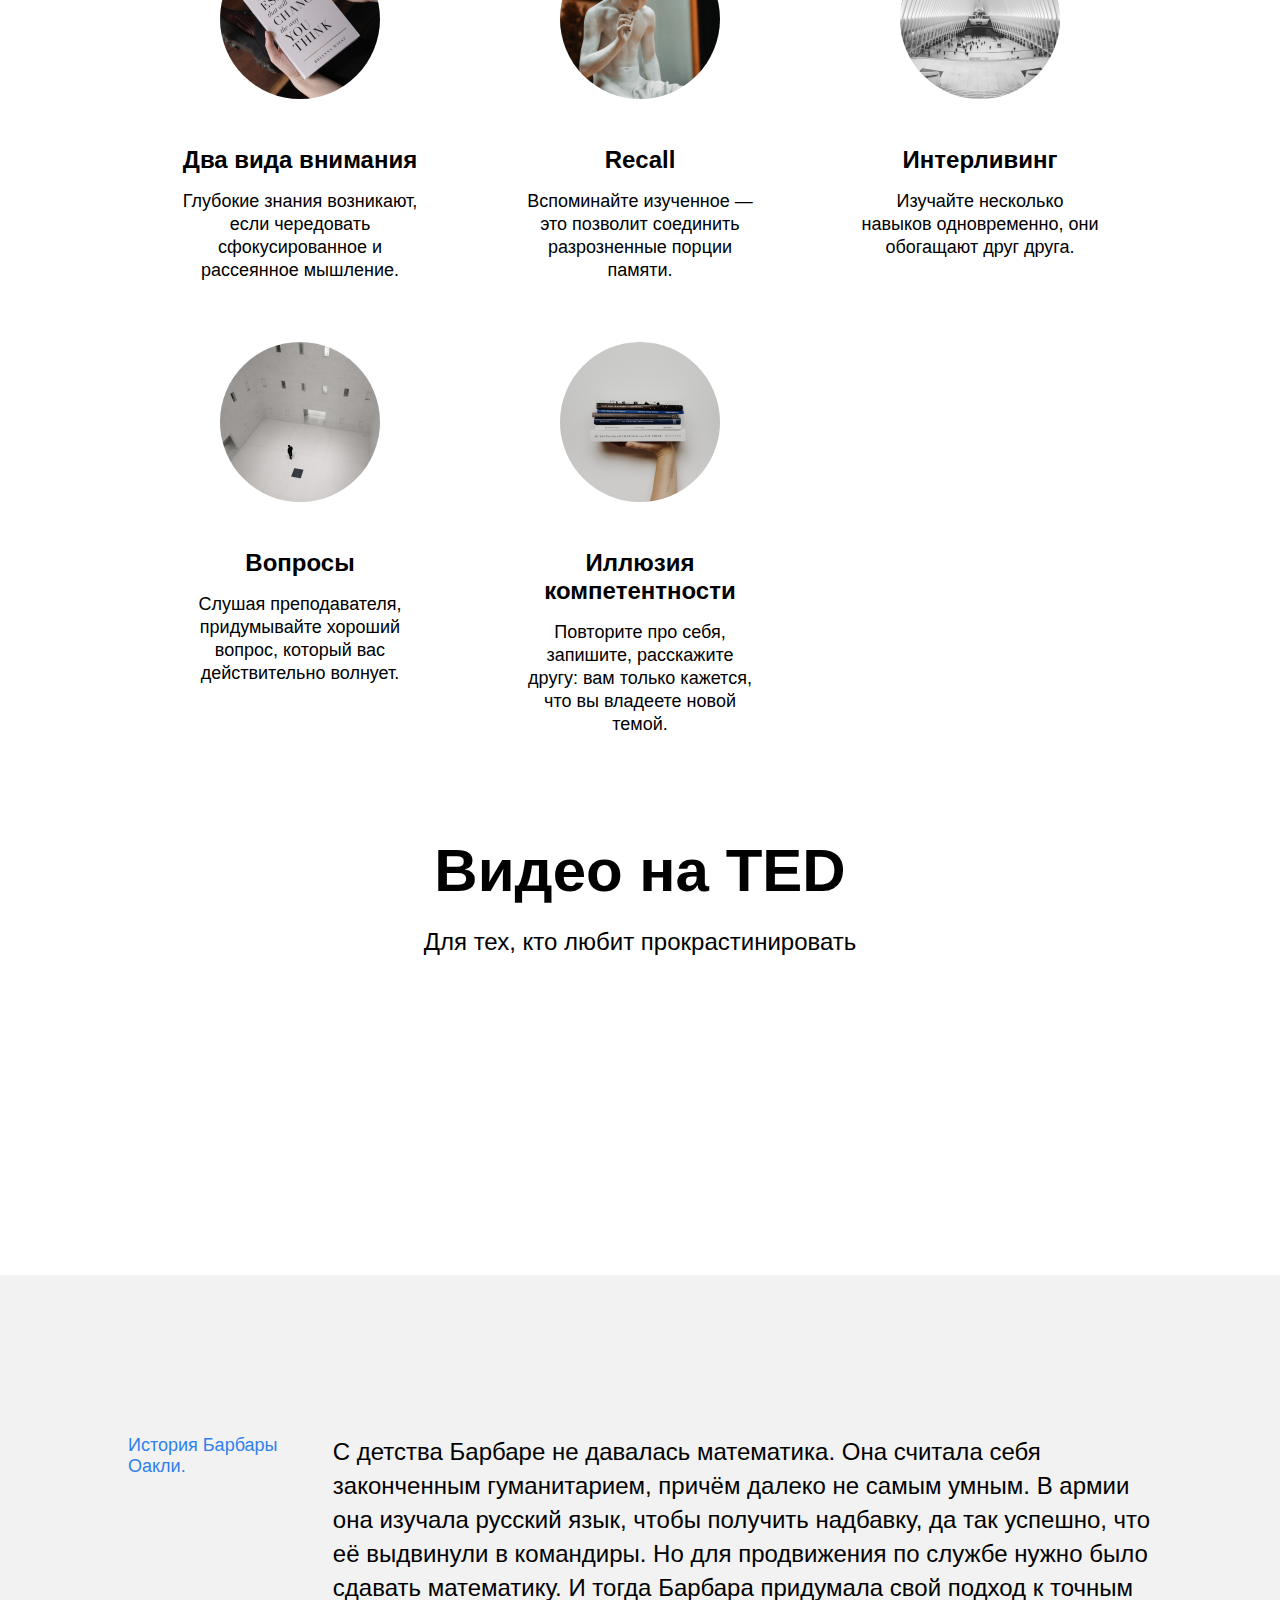
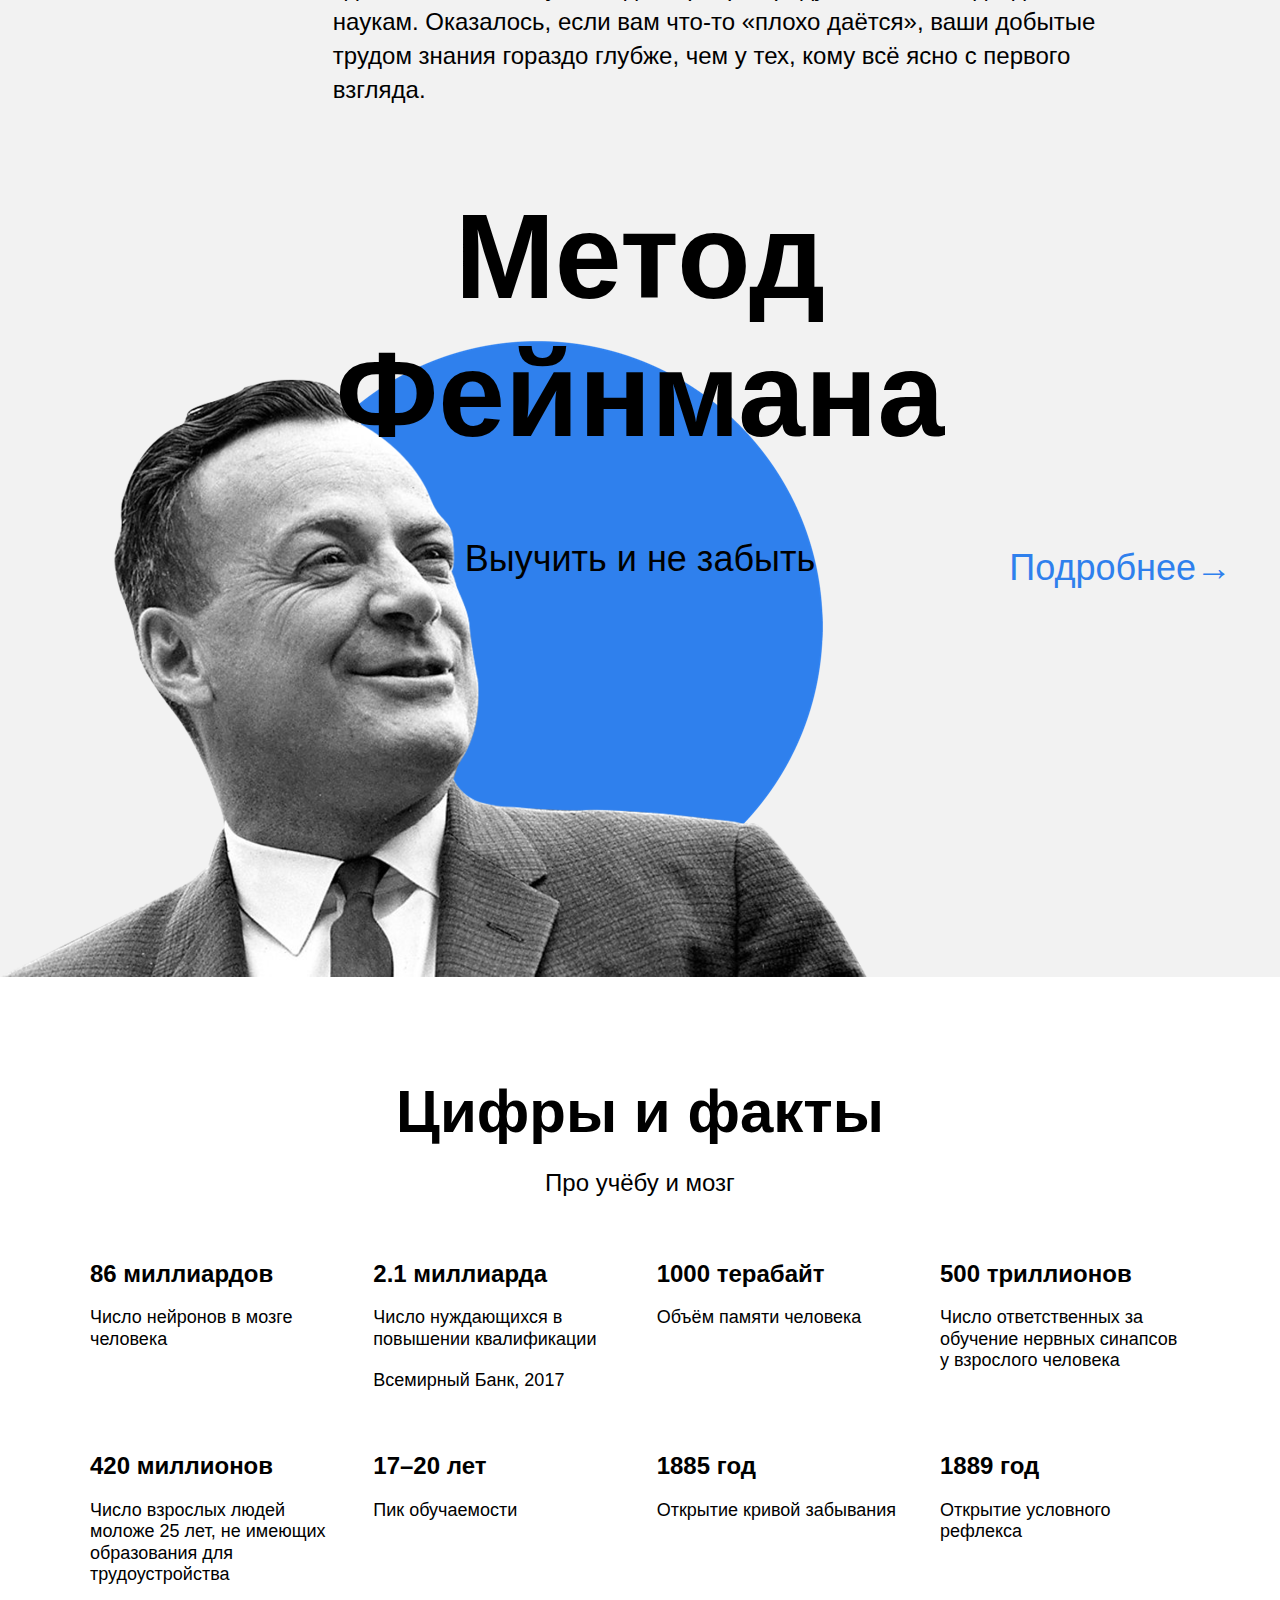
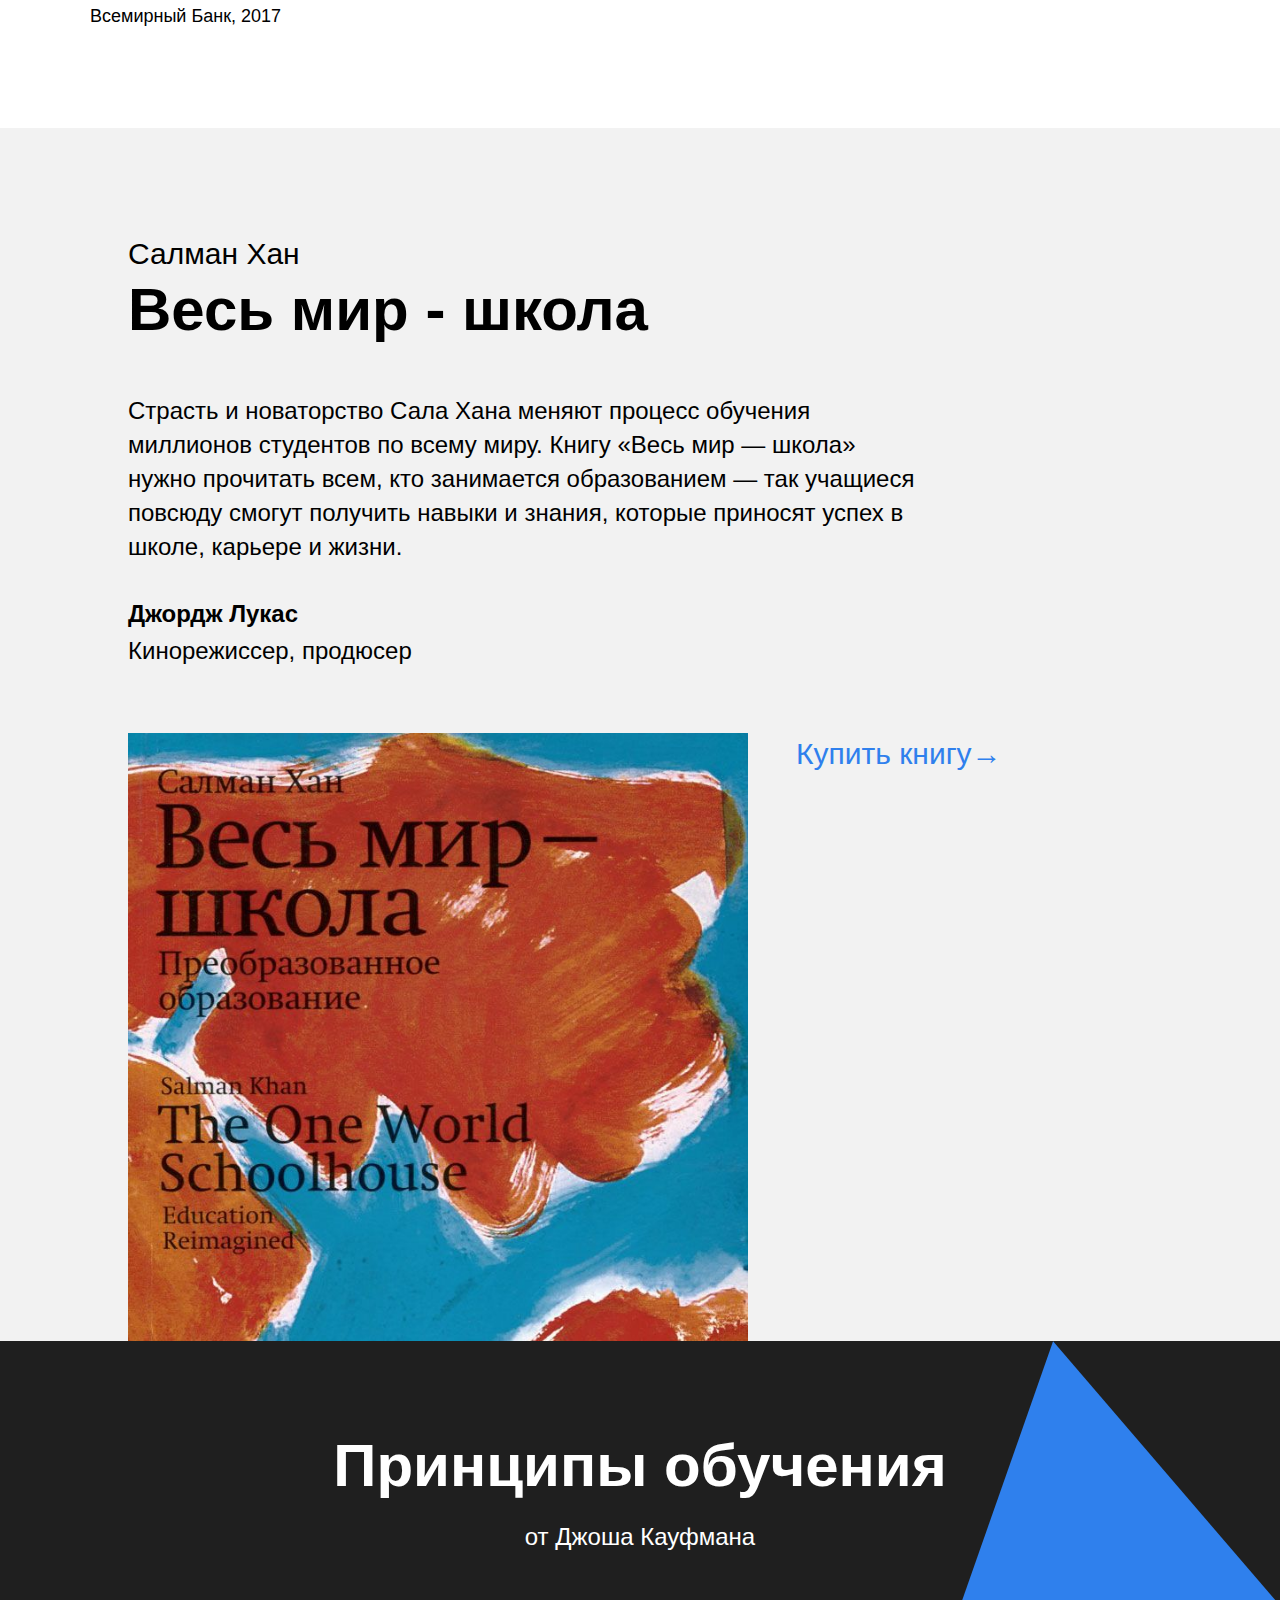
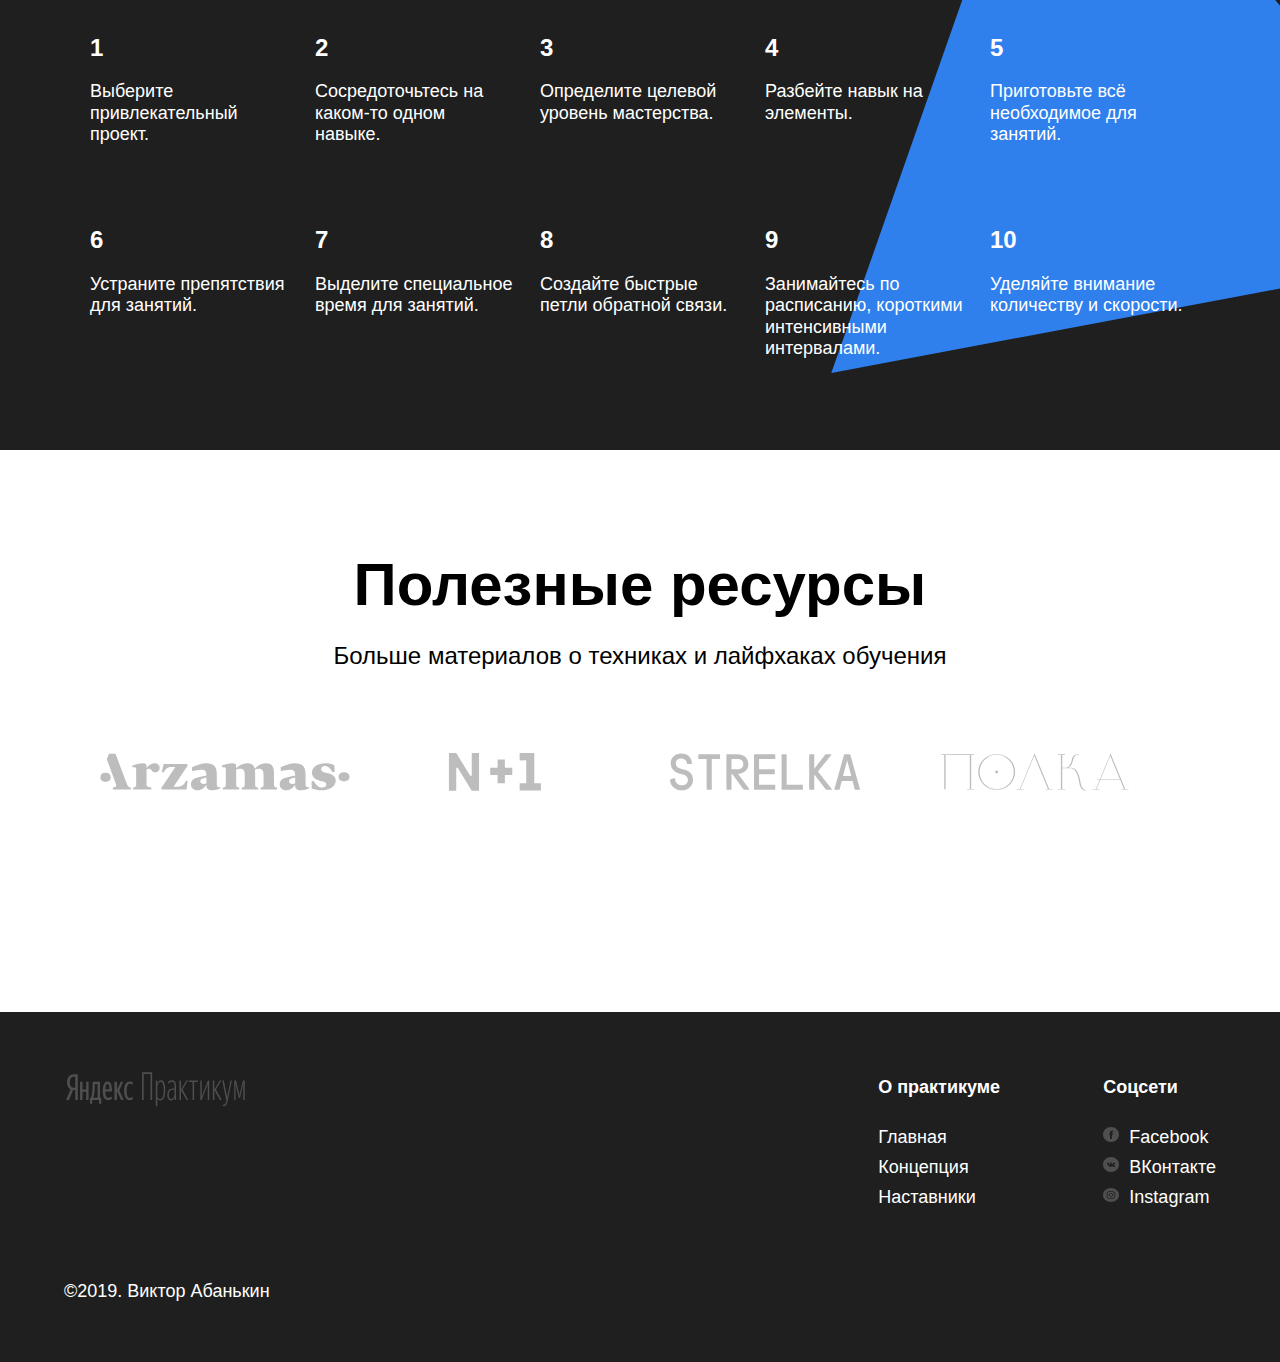
==== commit ca2d8563: "Внесены правки после первого код-ревью" ====
--- a/index.html
+++ b/index.html
@@ -58,8 +58,8 @@
         <section class="techniques">
           <h2 class="section-title">Техники обучения</h2>
           <p class="section-subtitle">Пять практик от Барбары Оакли</p>
-          <div class="cards">
-            <div class="cards__item">
+          <ul class="cards">
+            <li class="cards__item">
               <img
                 src="./images/cards-attention.png"
                 alt="Обложка книги «101 эссе, которые изменят ваше мышление»"
@@ -70,8 +70,8 @@
                 Глубокие знания возникают, если чередовать сфокусированное и
                 рассеянное мышление.
               </p>
-            </div>
-            <div class="cards__item">
+            </li>
+            <li class="cards__item">
               <img
                 src="./images/cards-recall.png"
                 alt="Скульптура задумчивого мальчика"
@@ -82,8 +82,8 @@
                 Вспоминайте изученное — это позволит соединить разрозненные
                 порции памяти.
               </p>
-            </div>
-            <div class="cards__item">
+            </li>
+            <li class="cards__item">
               <img
                 src="./images/cards-interliving.png"
                 alt="Фотография большого фойе"
@@ -94,8 +94,8 @@
                 Изучайте несколько навыков одновременно, они обогащают друг
                 друга.
               </p>
-            </div>
-            <div class="cards__item">
+            </li>
+            <li class="cards__item">
               <img
                 src="./images/cards-question.png"
                 alt="Изображение большой квадратной комнаты и человека посреди неё"
@@ -106,8 +106,8 @@
                 Слушая преподавателя, придумывайте хороший вопрос, который вас
                 действительно волнует.
               </p>
-            </div>
-            <div class="cards__item">
+            </li>
+            <li class="cards__item">
               <img
                 src="./images/cards-competence.png"
                 alt="Рука, рержащая стопку книг"
@@ -118,8 +118,8 @@
                 Повторите про себя, запишите, расскажите другу: вам только
                 кажется, что вы владеете новой темой.
               </p>
-            </div>
-          </div>
+            </li>
+          </ul>
         </section>
 
         <section class="video">
@@ -127,8 +127,6 @@
           <p class="section-subtitle">Для тех, кто любит прокрастинировать</p>
           <div class="video__iframes">
             <iframe
-              width="515"
-              height="316"
               src="https://www.youtube.com/embed/5MgBikgcWnY"
               title="YouTube video player"
               allow="accelerometer; autoplay; clipboard-write; encrypted-media; gyroscope; picture-in-picture"
@@ -136,8 +134,6 @@
               class="video__iframe"
             ></iframe>
             <iframe
-              width="515"
-              height="316"
               src="https://www.youtube.com/embed/arj7oStGLkU"
               title="YouTube video player"
               allow="accelerometer; autoplay; clipboard-write; encrypted-media; gyroscope; picture-in-picture"
@@ -226,13 +222,13 @@
           <div class="khan__container">
             <p class="khan__author">Салман Хан</p>
             <h2 class="khan__title">Весь мир - школа</h2>
-            <p class="khan__quote">
+            <blockquote class="khan__quote">
               Страсть и новаторство Сала Хана меняют процесс обучения миллионов
               студентов по всему миру. Книгу «Весь мир — школа» нужно прочитать
               всем, кто занимается образованием — так учащиеся повсюду смогут
               получить навыки и знания, которые приносят успех в школе, карьере
               и жизни.
-            </p>
+            </blockquote>
             <p class="khan__quote-author">Джордж Лукас</p>
             <p class="khan__quote-author-subline">Кинорежиссер, продюсер</p>
             <div class="khan__book-container">
@@ -313,28 +309,77 @@
           <p class="section-subtitle">
             Больше материалов о техниках и лайфхаках обучения
           </p>
-          <div class="resources__logo-zone">
-            <img
-              src="./images/logo/resources-arzamas.svg"
-              alt="Логотип интернет-издания «Arzamas»"
-              class="resources__logo"
-            />
-            <img
-              src="./images/logo/resources-n1.svg"
-              alt="Логотип интернет-издания «N+1»"
-              class="resources__logo"
-            />
-            <img
-              src="./images/logo/resources-strelka.svg"
-              alt="Логотип института медиа, архитектуры и дизайна «Стрелка»"
-              class="resources__logo"
-            />
-            <img
-              src="./images/logo/resources-polka.svg"
-              alt="Логотип образовательный проект о самых важных произведениях русской литературы «Полка»"
-              class="resources__logo"
-            />
-          </div>
+          <ul class="resources__logo-zone">
+            <li>
+              <a href="https://arzamas.academy/">
+                <img
+                  src="./images/logo/resources-arzamas.svg"
+                  alt="Логотип интернет-издания «Arzamas»"
+                  class="resources__logo"
+                />
+              </a>
+            </li>
+            <li>
+              <a href="https://nplus1.ru/">
+                <img
+                  src="./images/logo/resources-n1.svg"
+                  alt="Логотип интернет-издания «N+1»"
+                  class="resources__logo"
+                />
+              </a>
+            </li>
+            <li>
+              <a href="https://strelka.com/">
+                <img
+                  src="./images/logo/resources-strelka.svg"
+                  alt="Логотип института медиа, архитектуры и дизайна «Стрелка»"
+                  class="resources__logo"
+                />
+              </a>
+            </li>
+            <li>
+              <a href="https://strelka.com/">
+                <img
+                  src="./images/logo/resources-polka.svg"
+                  alt="Логотип образовательный проект о самых важных произведениях русской литературы «Полка»"
+                  class="resources__logo"
+                />
+              </a>
+            </li>
+          </ul>
+          <!-- <div class="resources__logo-zone">
+            <a href="https://arzamas.academy/">
+              <img
+                src="./images/logo/resources-arzamas.svg"
+                alt="Логотип интернет-издания «Arzamas»"
+                class="resources__logo"
+              />
+            </a>
+
+            <a href="https://nplus1.ru/">
+              <img
+                src="./images/logo/resources-n1.svg"
+                alt="Логотип интернет-издания «N+1»"
+                class="resources__logo"
+              />
+            </a>
+
+            <a href="https://strelka.com/">
+              <img
+                src="./images/logo/resources-strelka.svg"
+                alt="Логотип института медиа, архитектуры и дизайна «Стрелка»"
+                class="resources__logo"
+              />
+            </a>
+
+            <a href="https://strelka.com/">
+              <img
+                src="./images/logo/resources-polka.svg"
+                alt="Логотип образовательный проект о самых важных произведениях русской литературы «Полка»"
+                class="resources__logo"
+              />
+            </a>
+          </div> -->
         </section>
       </main>
       <footer class="footer">
--- a/pages/index.css
+++ b/pages/index.css
@@ -1,6 +1,5 @@
 @import url("../vendor/normalize.css");
 @import url("../blocks/page/page.css");
-@import url("../blocks/fonts/fonts.css");
 @import url("../blocks/link-opacity/link-opacity.css");
 @import url("../blocks/rotation/rotation.css");
 
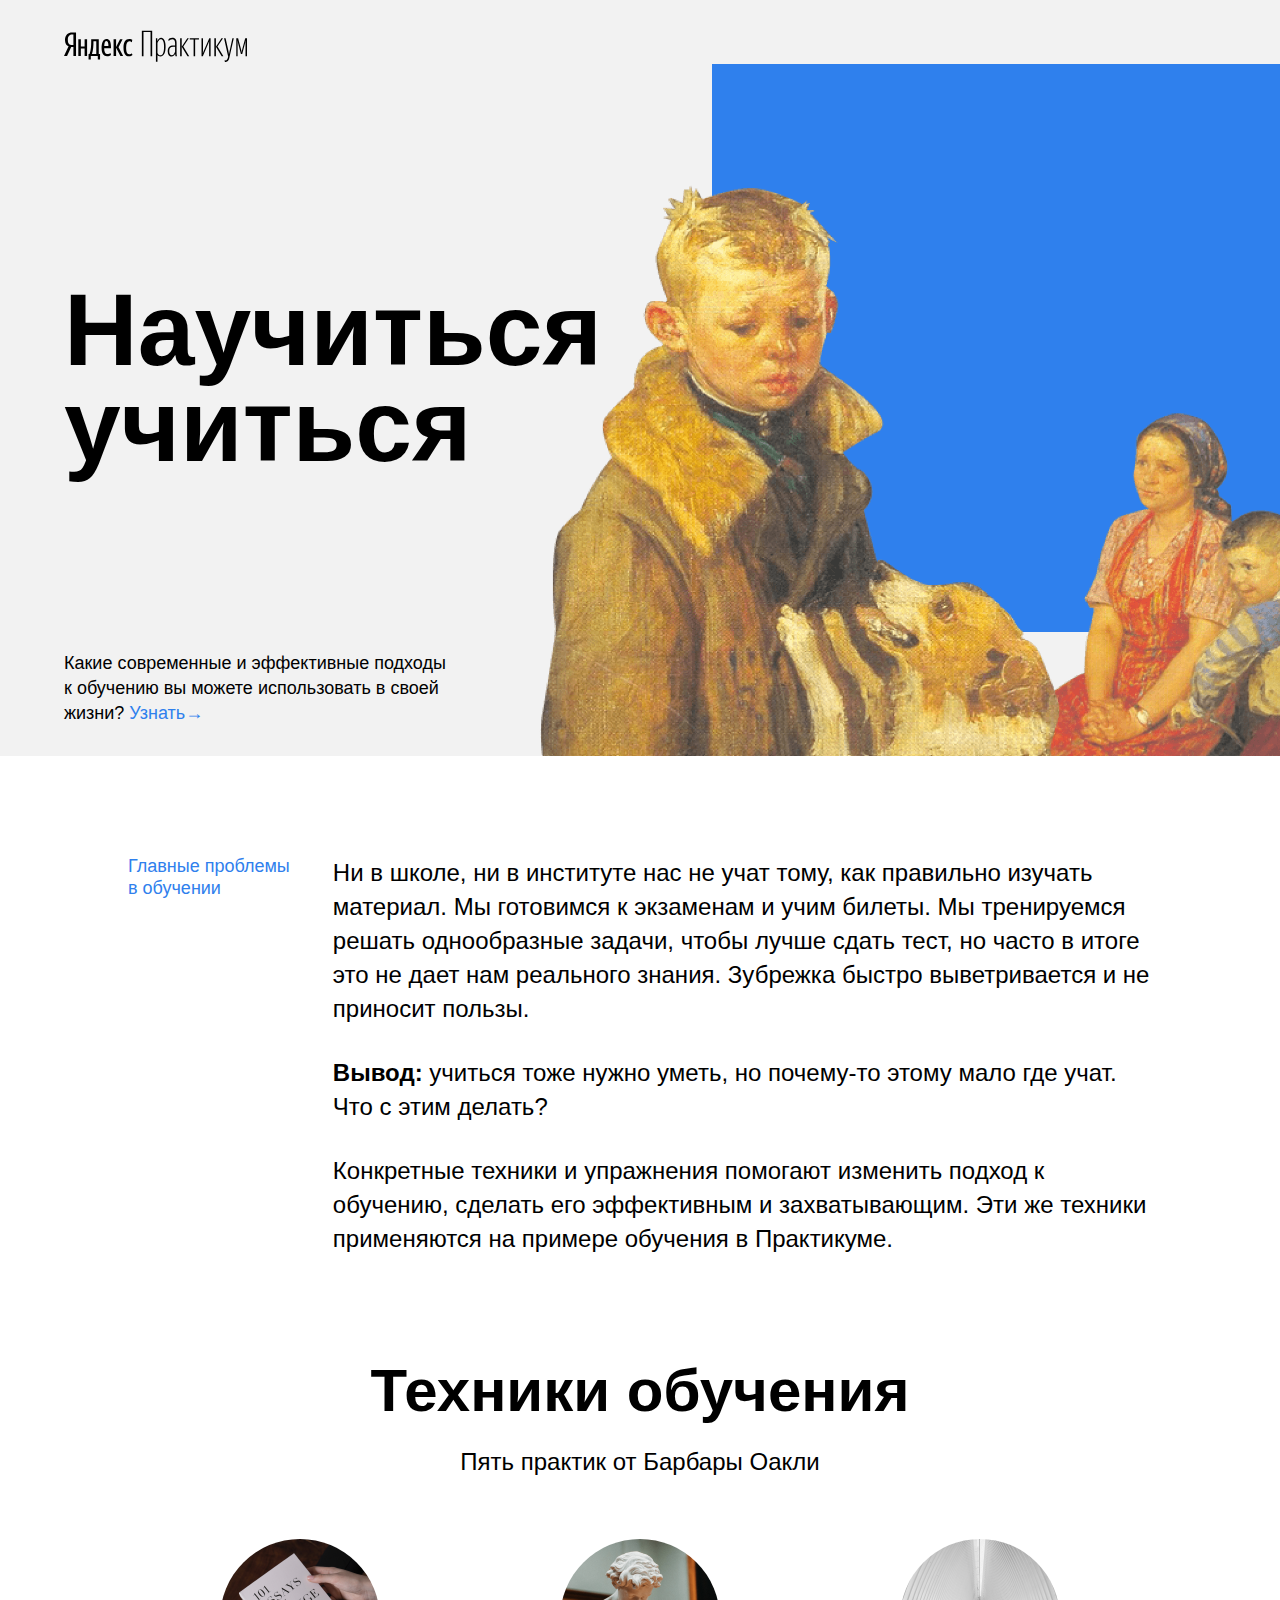
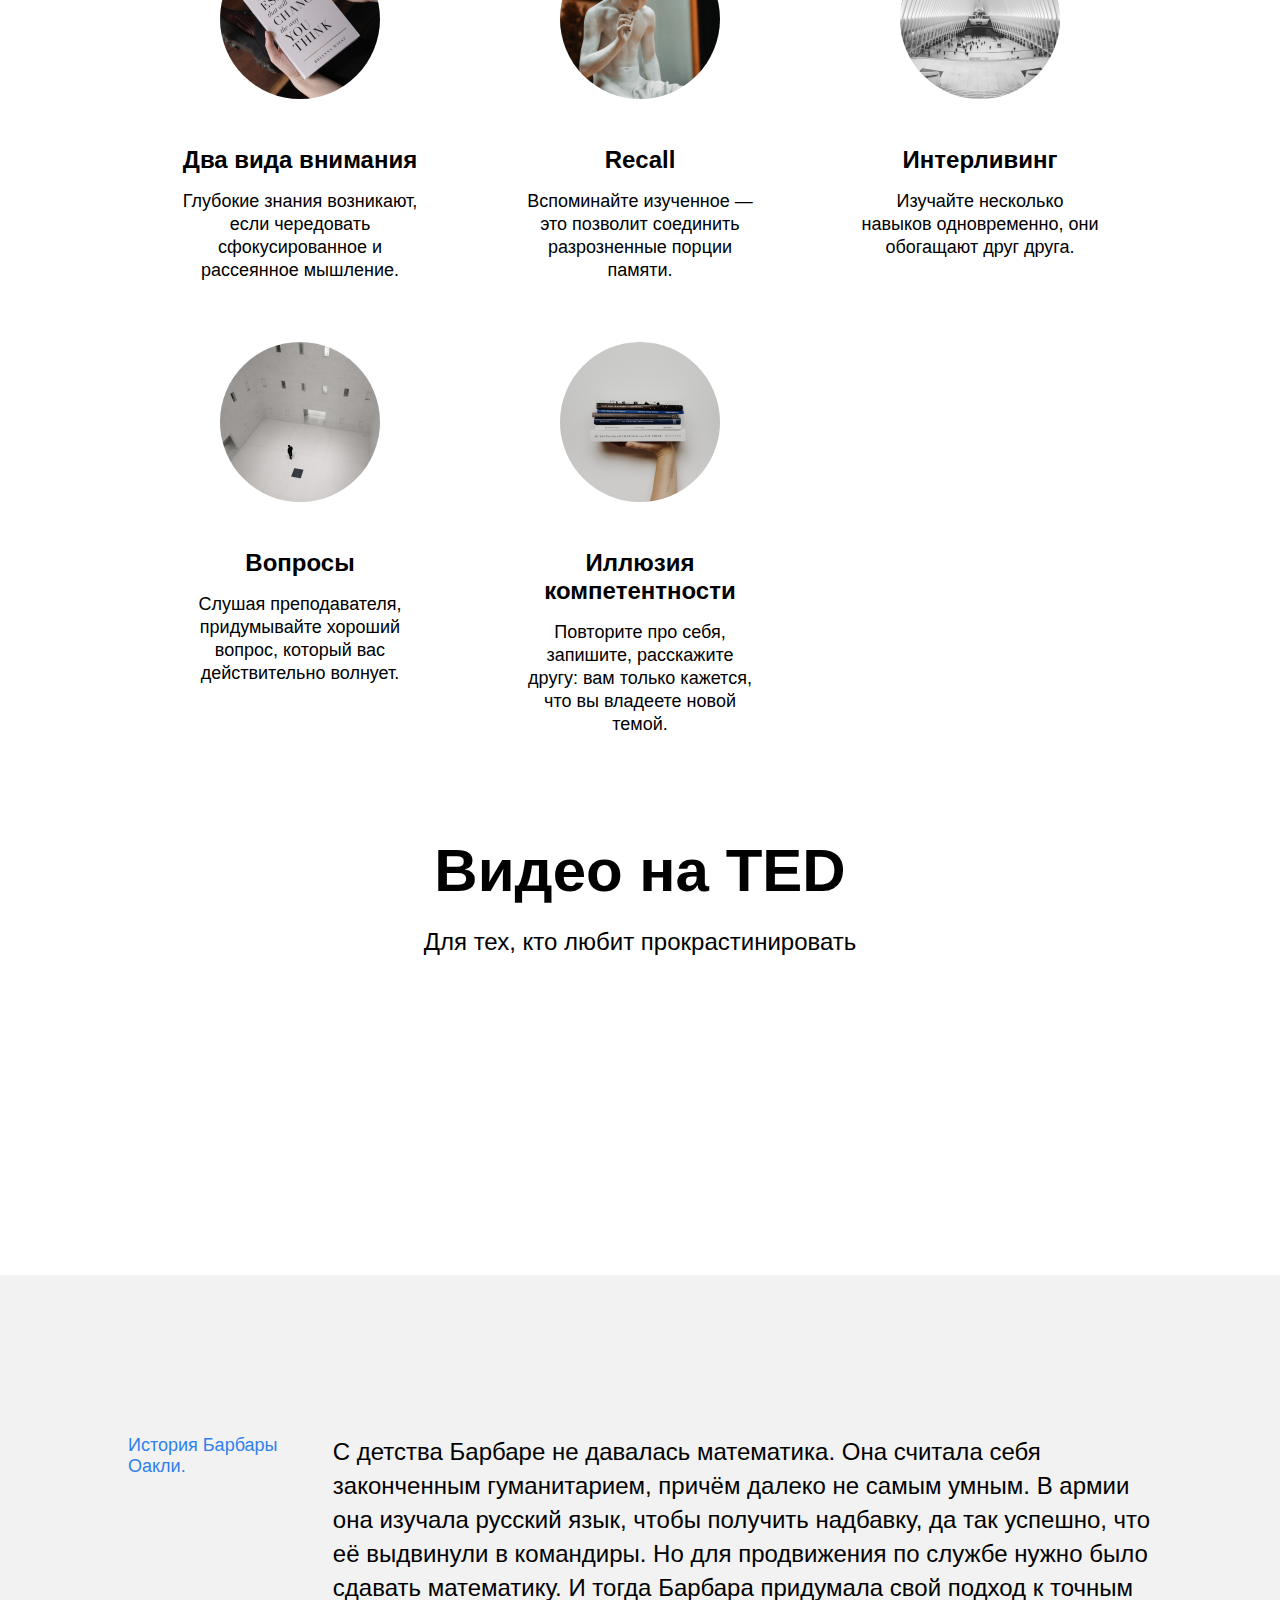
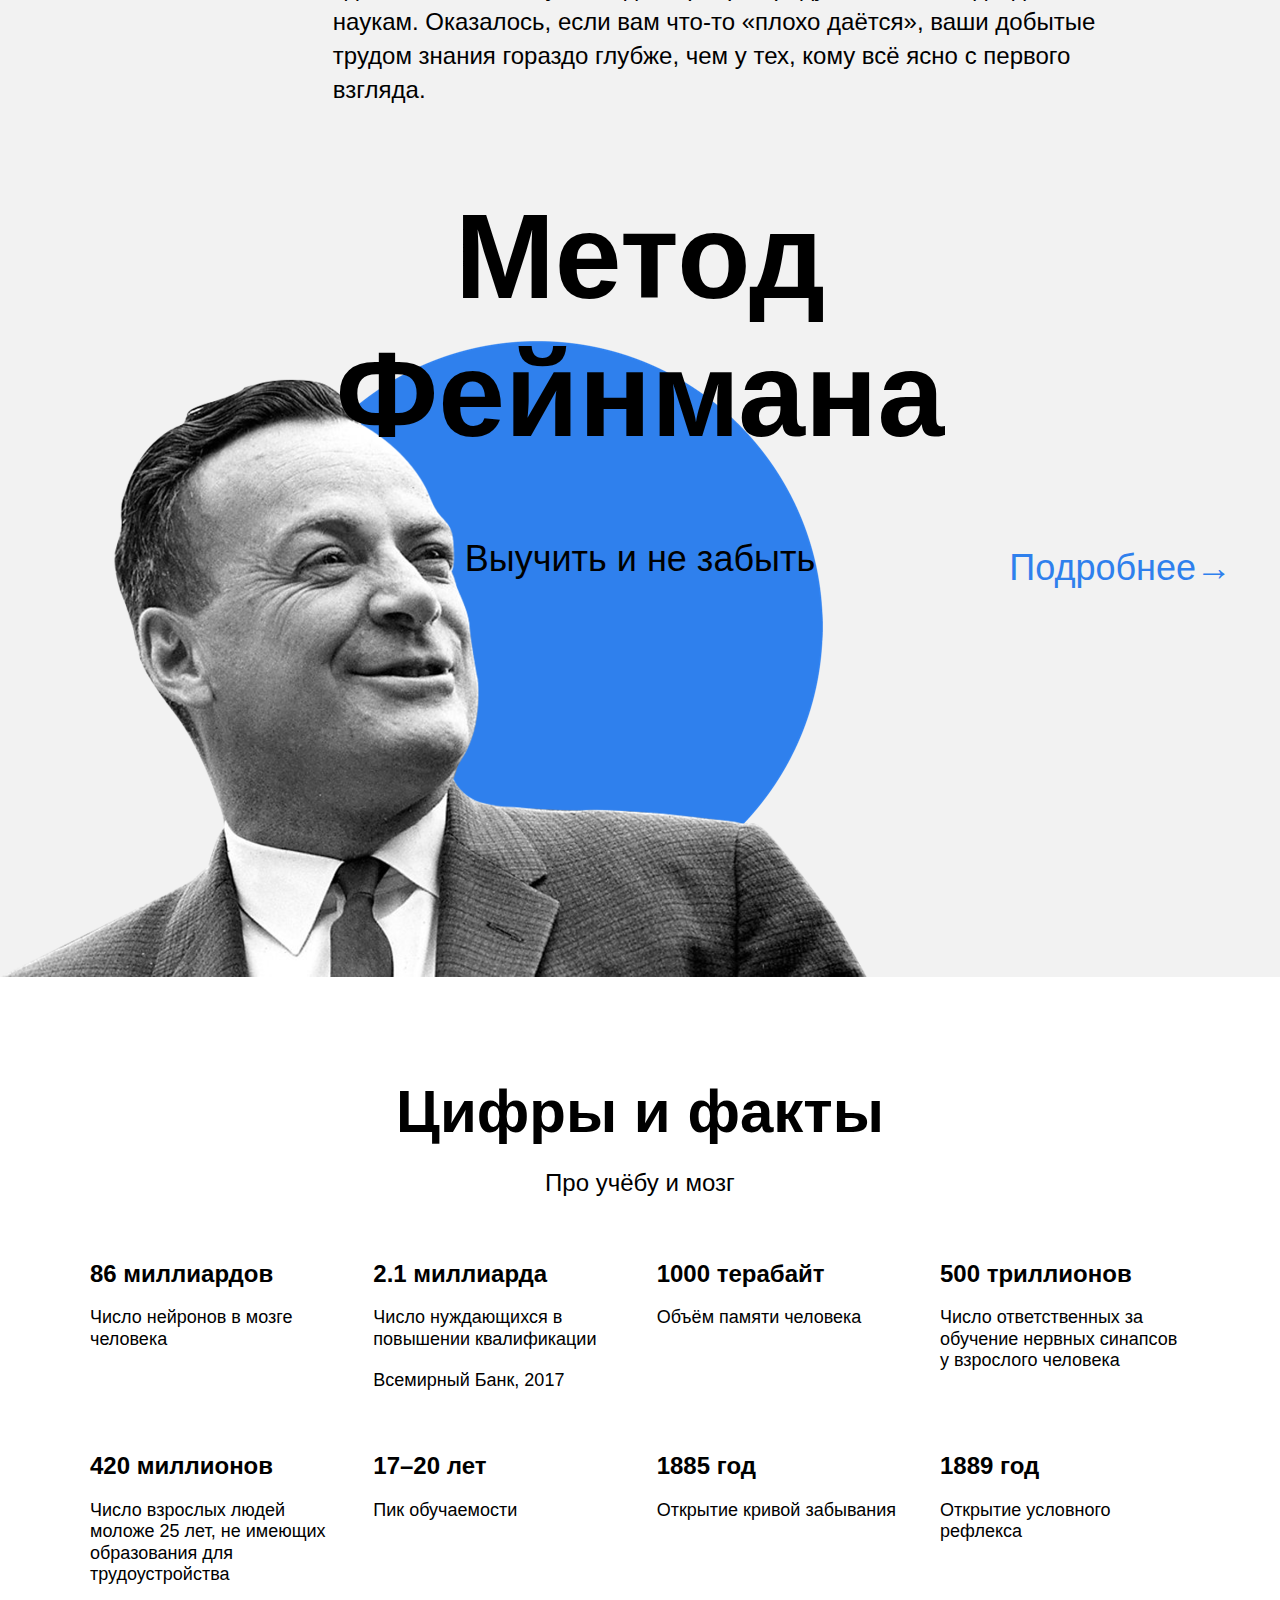
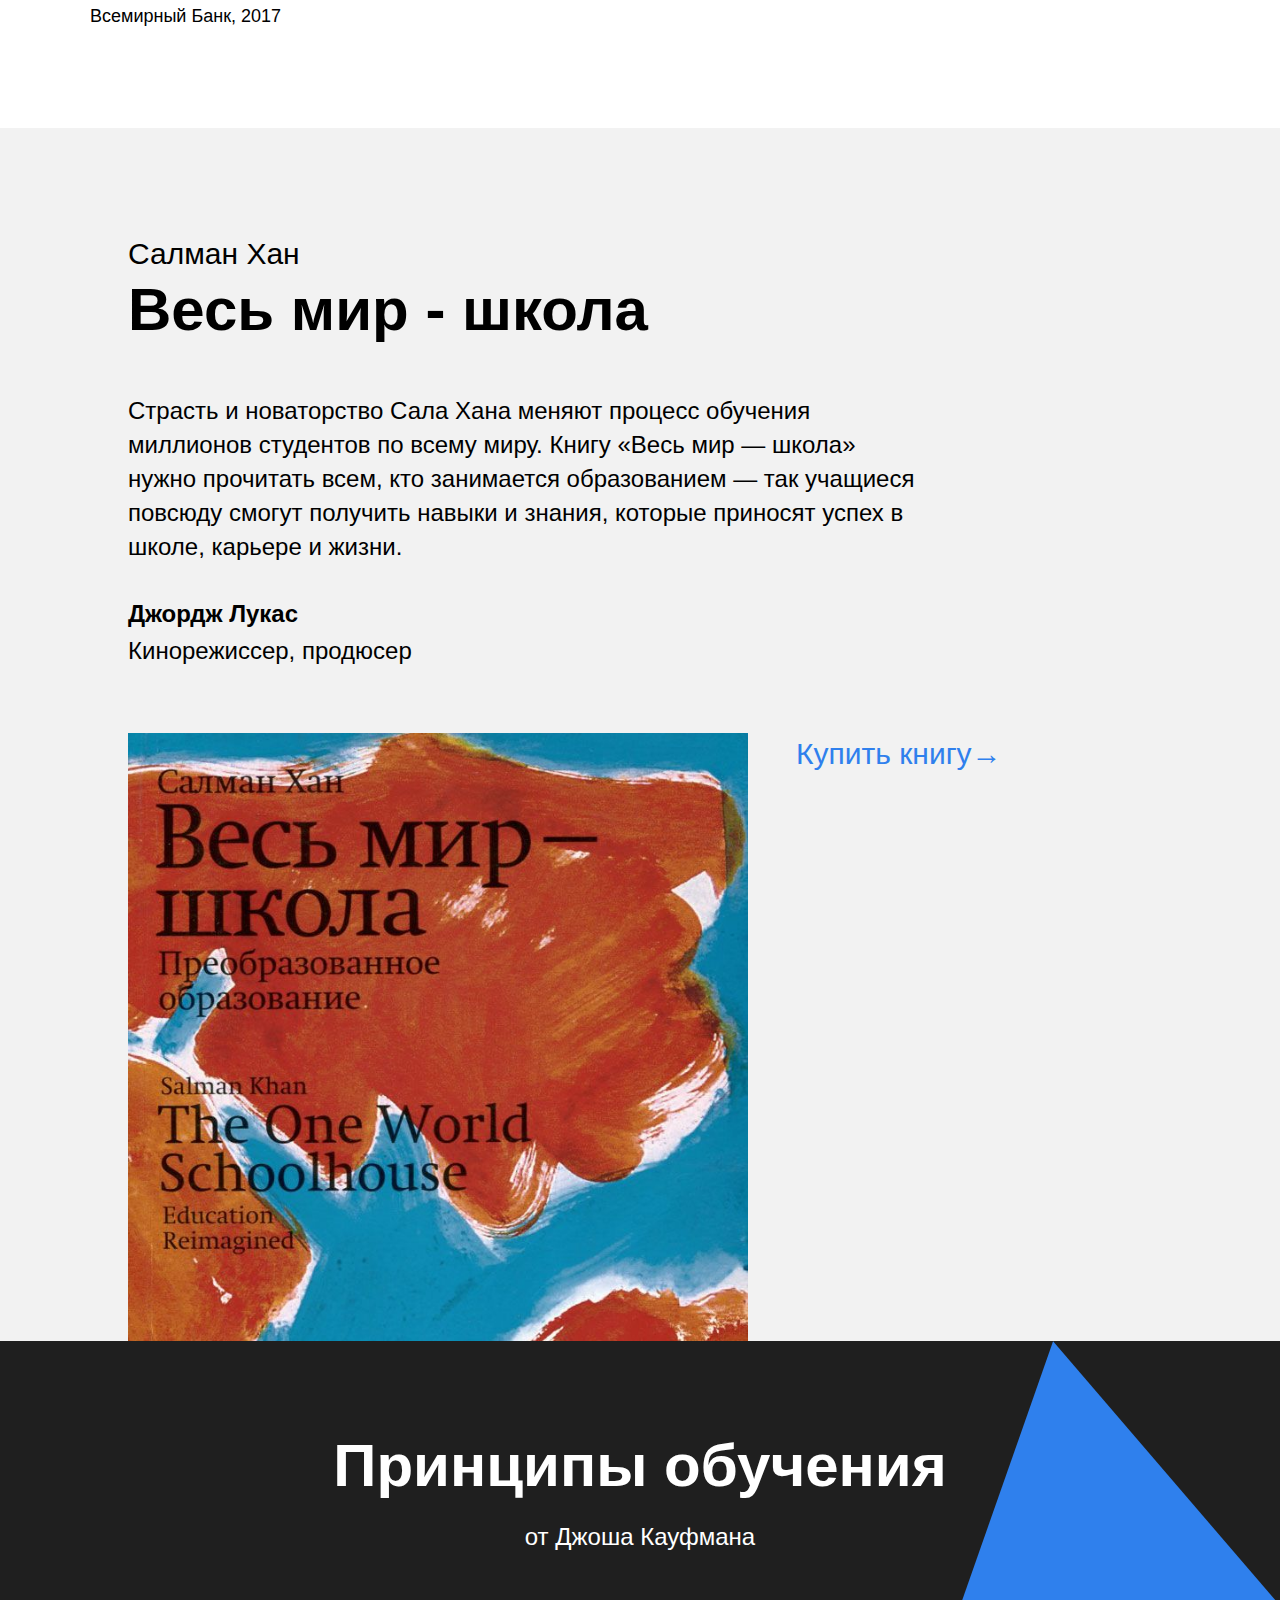
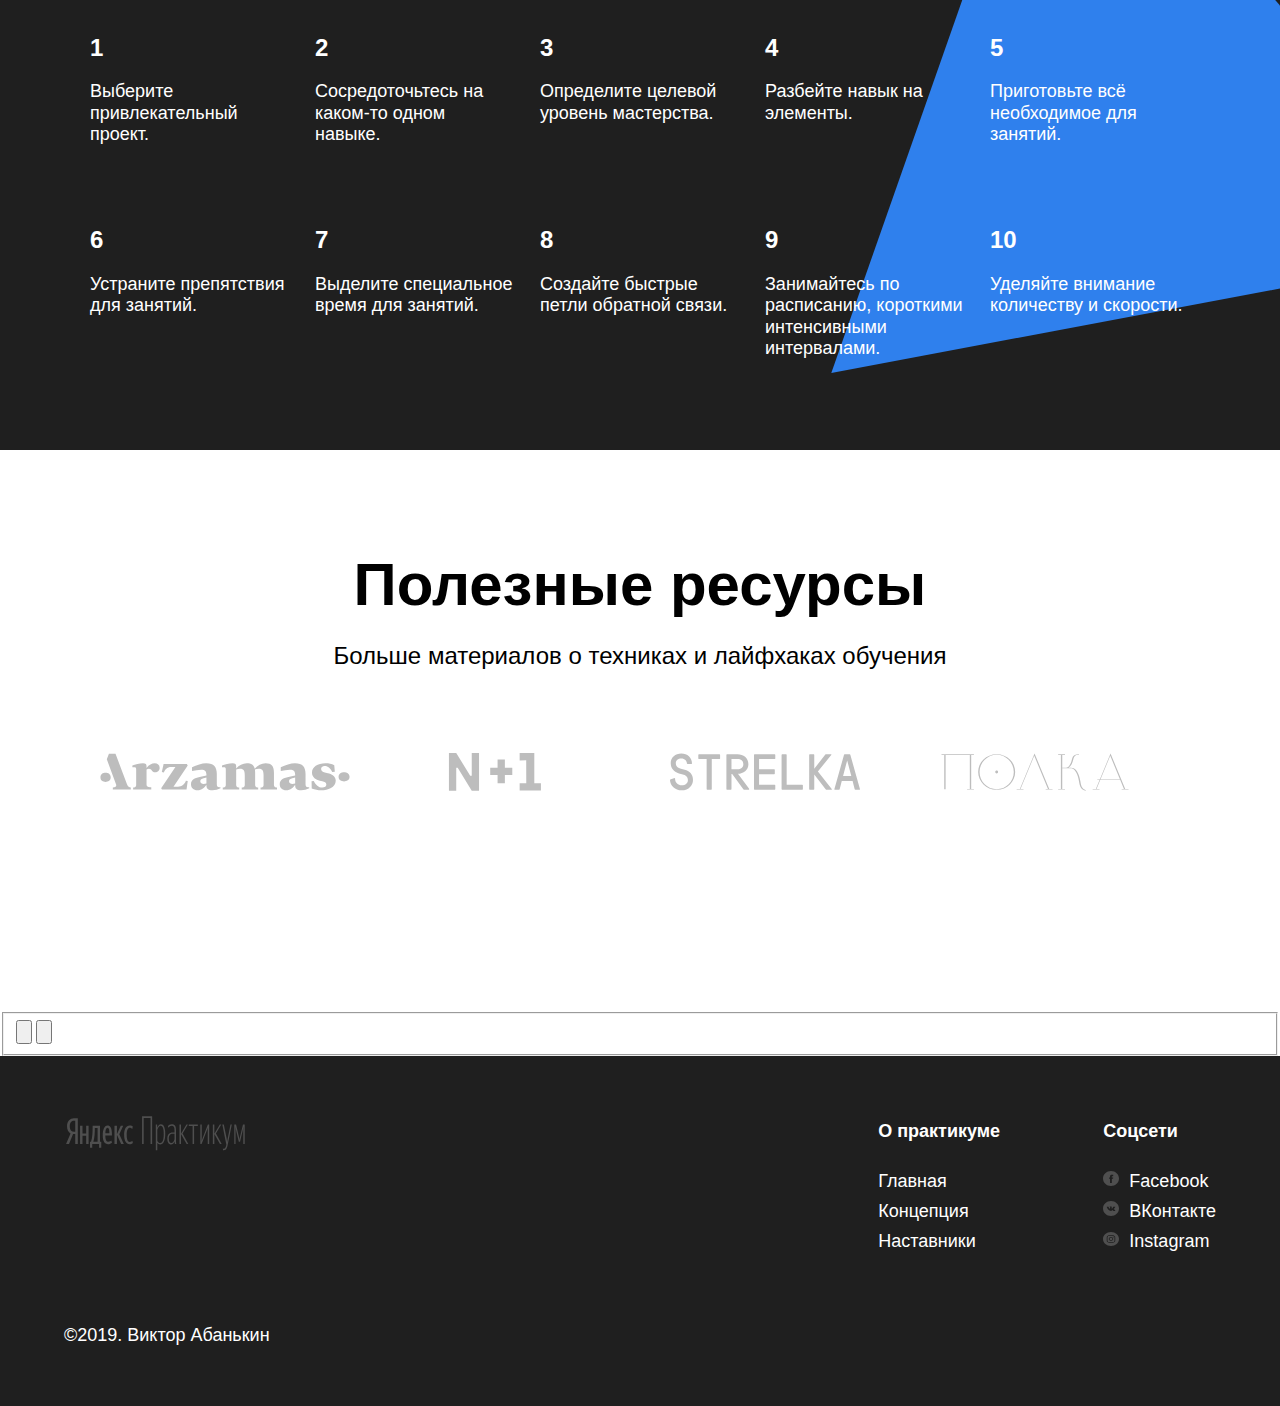
==== commit 2079bbc9: "Added .nojekyll" ====
--- a/index.html
+++ b/index.html
@@ -381,6 +381,15 @@
             </a>
           </div> -->
         </section>
+        <section class="form">
+          <div class="form-container">
+            <form action="" class="form__main-container"></form>
+            <fieldset class="form__handlers">
+              <input type="submit" value="" class="form__button" />
+              <input type="submit" value="" />
+            </fieldset>
+          </div>
+        </section>
       </main>
       <footer class="footer">
         <div class="footer__columns">
